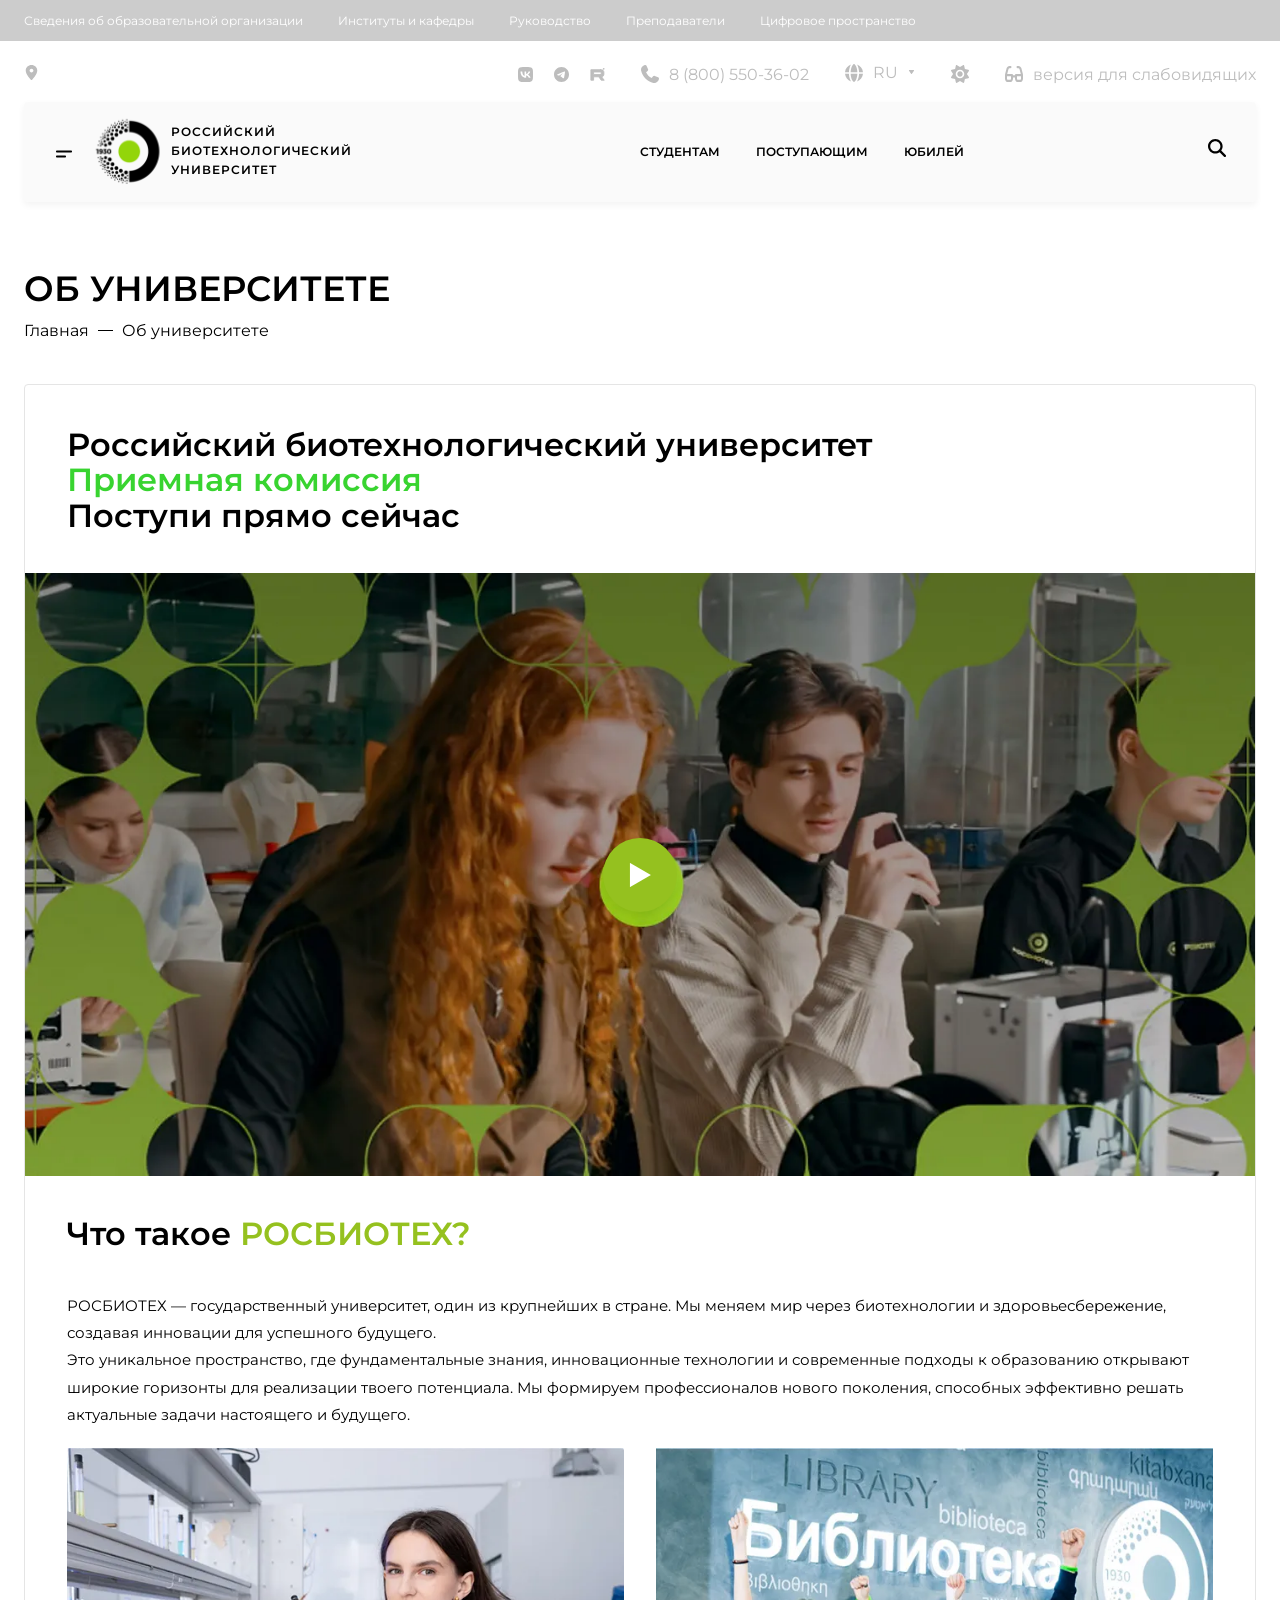
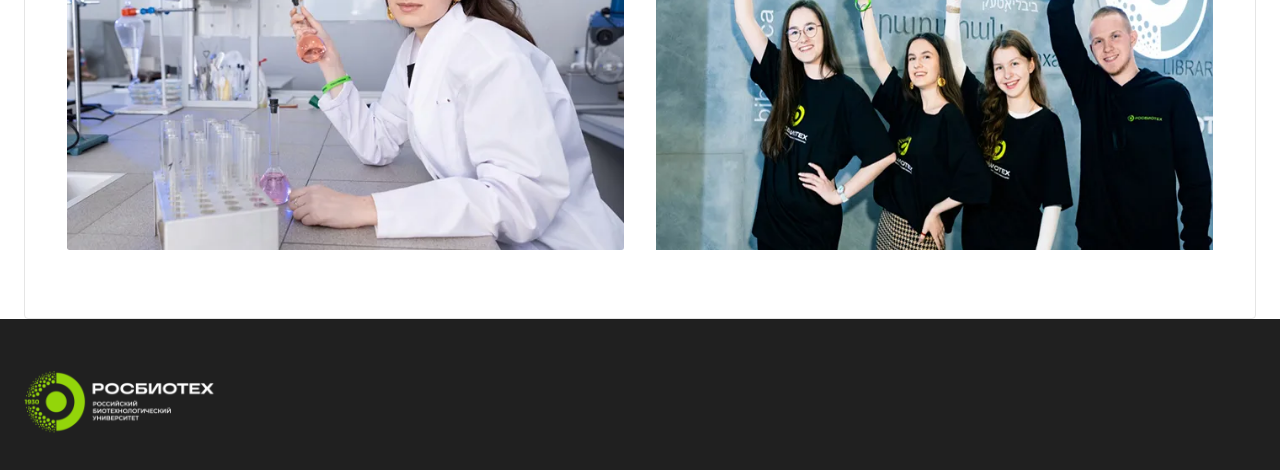
==== docs/index.html @ 9d74c120 "add" ====
<!DOCTYPE html><html lang="ru"><head><title>test - Главная</title><meta name="description" content="test template"><meta charset="utf-8"><meta name="viewport" content="width=device-width, initial-scale=1.0"><meta http-equiv="X-UA-Compatible" content="ie=edge"><link rel="icon" type="image/png" href="./favicon/favicon-96x96.png" sizes="96x96"><link rel="icon" type="image/svg+xml" href="./favicon/favicon.svg"><link rel="shortcut icon" href="./favicon/favicon.ico"><link rel="apple-touch-icon" sizes="180x180" href="./favicon/apple-touch-icon.png"><meta name="format-detection" content="telephone=no"><meta name="format-detection" content="address=no"><link rel="preload" href="fonts/montserrat/Montserrat-Regular.woff2" as="font" crossorigin="anonymous"><script data-skip-moving="true">var ASSETS_PATH = './'
</script>  <script type="module" crossorigin src="./assets/main.js"></script>
  <link rel="stylesheet" crossorigin href="./assets/main.css">
</head><body><noscript><div class="noscript">Для полноценной работы сайта, необходимо включить JavaScript!</div></noscript><script>(() => {
  const xhr = new XMLHttpRequest();
  xhr.open('GET', ASSETS_PATH + 'img/sprite.svg', true);
  xhr.send();
  xhr.onload = () => {
    const div = document.createElement('div');
    div.className = 'visually-hidden';
    div.innerHTML = xhr.responseText;
    document.body.insertBefore(div, document.body.childNodes[0]);
  }
})();</script><div class="layout"><header class="header"><nav class="header__top header-top"><div class="wrapper"><ul class="header-top__menu"><li class="header-top__item"><a class="header-top__link" href="#"><span class="header-top__link-text">Сведения об образовательной организации</span></a></li><li class="header-top__item"><a class="header-top__link" href="#"><span class="header-top__link-text">Институты и кафедры</span></a></li><li class="header-top__item"><a class="header-top__link" href="#"><span class="header-top__link-text">Руководство</span></a></li><li class="header-top__item"><a class="header-top__link" href="#"><span class="header-top__link-text">Преподаватели</span></a></li><li class="header-top__item"><a class="header-top__link" href="#"><span class="header-top__link-text">Цифровое пространство</span></a></li></ul></div></nav><div class="wrapper header__wrapper"><div class="header__grid"><div class="header__center header-center"><div class="header-center__local"><button class="btn btn--icon btn--color-neutral" type="button" aria-label="local"><svg class="icn" width="15" height="15" aria-hidden="true" role="img" focusable="false"><use href="#local"></use></svg></button></div><div class="header-center__contacts"><div class="header-center__socials"><a class="btn btn--icon btn--color-neutral" href="#" target="_blank" rel="noopener noreferrer"><svg class="icn" width="15" height="15" aria-hidden="true" role="img" focusable="false"><use href="#vk"></use></svg></a><a class="btn btn--icon btn--color-neutral" href="#" target="_blank" rel="noopener noreferrer"><svg class="icn" width="15" height="15" aria-hidden="true" role="img" focusable="false"><use href="#tg"></use></svg></a><a class="btn btn--icon btn--color-neutral" href="#" target="_blank" rel="noopener noreferrer"><svg class="icn" width="15" height="15" aria-hidden="true" role="img" focusable="false"><use href="#r"></use></svg></a></div><a class="btn btn--color-neutral header-center__phone" href="tel:+78005503602"><svg class="icn btn__svg" width="15" height="15" aria-hidden="true" role="img" focusable="false"><use href="#phone"></use></svg><span class="btn__text">8 (800) 550-36-02</span></a><div class="header-center__lang" data-dropdown><button class="btn btn--color-neutral" type="button" aria-label="lang"><svg class="icn" width="18" height="18" aria-hidden="true" role="img" focusable="false"><use href="#lang"></use></svg><span class="btn__text">RU</span><svg class="icn" width="7" height="7" aria-hidden="true" role="img" focusable="false"><use href="#arrow-small"></use></svg></button><div class="header-center__lang-info"><a class="header-center__lang-text" href="#">ENG</a></div></div><div class="header-center__theme"><button class="btn btn--color-neutral" type="button" aria-label="local"><svg class="icn" width="18" height="18" aria-hidden="true" role="img" focusable="false"><use href="#theme-light"></use></svg></button></div><a class="btn btn--color-neutral header-center__version" href="#"><svg class="icn btn__svg" width="18" height="18" aria-hidden="true" role="img" focusable="false"><use href="#glasses"></use></svg><span class="btn__text">версия для слабовидящих</span></a></div></div><div class="header__main header-main"><div class="header-main__left"><button class="btn btn--icon header__burger-mobile" type="button" aria-label="меню" data-open-modal="#modal-burger"><svg class="icn" width="16" height="16" aria-hidden="true" role="img" focusable="false"><use href="#burger"></use></svg></button><button class="btn btn--icon js-menu header__burger-desktop" type="button" aria-label="меню"><svg class="icn" width="16" height="16" aria-hidden="true" role="img" focusable="false"><use href="#burger"></use></svg></button><a class="header-main__logo logo" href="#"><picture class="logo__img"><img src="img/content/logo.svg" alt=""></picture><span class="logo__text">Российский биотехнологический университет</span></a></div><div class="header-main__content"><nav class="header-main__nav"><ul class="header-main__menu"><li class="header-main__item"><a class="header-main__link" href="#"><span class="header-main__link-text">Студентам</span></a></li><li class="header-main__item"><a class="header-main__link" href="#"><span class="header-main__link-text">Поступающим</span></a></li><li class="header-main__item"><a class="header-main__link" href="#"><span class="header-main__link-text">Юбилей</span></a></li></ul></nav><div class="header-main__right"><button class="btn btn--icon" type="button" aria-label="поиск"><svg class="icn" width="18" height="18" aria-hidden="true" role="img" focusable="false"><use href="#loop"></use></svg></button></div></div><nav class="submenu header__submenu"><ul class="submenu__list"><li class="submenu__item"><a class="submenu__link" href="#"><span class="submenu__text">Подготовительные курсы</span><svg class="icn submenu__svg" width="10" height="10" aria-hidden="true" role="img" focusable="false"><use href="#arrow"></use></svg></a><ul class="submenu__sub"><li class="submenu__item"><a class="submenu__link" href="#">Повышение квалификации</a></li><li class="submenu__item"><a class="submenu__link" href="#">Профпереподготовка</a></li><li class="submenu__item"><a class="submenu__link" href="#">Допобразование</a></li><li class="submenu__item"><a class="submenu__link" href="#">Повышение квалификации</a></li></ul></li><li class="submenu__item"><a class="submenu__link" href="#"><span class="submenu__text">Детский технопарк</span><svg class="icn submenu__svg" width="10" height="10" aria-hidden="true" role="img" focusable="false"><use href="#arrow"></use></svg></a><ul class="submenu__sub"><li class="submenu__item"><a class="submenu__link" href="#">Детский технопарк</a></li><li class="submenu__item"><a class="submenu__link" href="#">Детский технопарк</a></li><li class="submenu__item"><a class="submenu__link" href="#">Допобразование</a></li><li class="submenu__item"><a class="submenu__link" href="#">Детский технопарк</a></li></ul></li><li class="submenu__item"><a class="submenu__link" href="#"><span class="submenu__text">Колледж</span><svg class="icn submenu__svg" width="10" height="10" aria-hidden="true" role="img" focusable="false"><use href="#arrow"></use></svg></a><ul class="submenu__sub"><li class="submenu__item"><a class="submenu__link" href="#">Повышение квалификации</a></li><li class="submenu__item"><a class="submenu__link" href="#">Профпереподготовка</a></li><li class="submenu__item"><a class="submenu__link" href="#">Допобразование</a></li><li class="submenu__item"><a class="submenu__link" href="#">Повышение квалификации</a></li></ul></li><li class="submenu__item"><a class="submenu__link" href="#"><span class="submenu__text">Подготовительные курсы</span><svg class="icn submenu__svg" width="10" height="10" aria-hidden="true" role="img" focusable="false"><use href="#arrow"></use></svg></a><ul class="submenu__sub"><li class="submenu__item"><a class="submenu__link" href="#">Детский технопарк</a></li><li class="submenu__item"><a class="submenu__link" href="#">Детский технопарк</a></li><li class="submenu__item"><a class="submenu__link" href="#">Допобразование</a></li><li class="submenu__item"><a class="submenu__link" href="#">Детский технопарк</a></li></ul></li><li class="submenu__item"><a class="submenu__link" href="#"><span class="submenu__text">Детский технопарк</span><svg class="icn submenu__svg" width="10" height="10" aria-hidden="true" role="img" focusable="false"><use href="#arrow"></use></svg></a><ul class="submenu__sub"><li class="submenu__item"><a class="submenu__link" href="#">Повышение квалификации</a></li><li class="submenu__item"><a class="submenu__link" href="#">Профпереподготовка</a></li><li class="submenu__item"><a class="submenu__link" href="#">Допобразование</a></li><li class="submenu__item"><a class="submenu__link" href="#">Повышение квалификации</a></li></ul></li><li class="submenu__item"><a class="submenu__link" href="#"><span class="submenu__text">Колледж</span><svg class="icn submenu__svg" width="10" height="10" aria-hidden="true" role="img" focusable="false"><use href="#arrow"></use></svg></a><ul class="submenu__sub"><li class="submenu__item"><a class="submenu__link" href="#">Детский технопарк</a></li><li class="submenu__item"><a class="submenu__link" href="#">Детский технопарк</a></li><li class="submenu__item"><a class="submenu__link" href="#">Допобразование</a></li><li class="submenu__item"><a class="submenu__link" href="#">Детский технопарк</a></li></ul></li></ul></nav></div></div></div></header><main class="page"><section class="page-head"><div class="wrapper"><h1 class="page-head__title title title--h1">Об университете</h1><ol class="page-head__nav breadcrumbs"><li class="breadcrumbs__item"><a class="breadcrumbs__link" href="#">Главная</a></li><li class="breadcrumbs__item"><span class="breadcrumbs__link">Об университете</span></li></ol></div></section><section class="section-content"><div class="wrapper"><div class="section-content__box"><div class="section-content__head fadeInRight"><h2>Российский биотехнологический университет <br><span class="text-green-500">Приемная комиссия <br></span>Поступи прямо сейчас</h2></div><article class="section-content__video video"><div class="video__bg"><picture class="video__img"><source type="image/webp" media="(max-width:620px)" srcset="img/content/video-bg-mob.webp, img/content/video-bg-mob@2x.webp 2x"><source type="image/webp" srcset="img/content/video-bg.webp, img/content/video-bg@2x.webp 2x"><img src="img/content/video-bg.webp" srcset="img/content/video-bg@2x.webp 2x" alt="" loading="lazy"></picture><button class="video__play" type="button" aria-label="включить видео"><svg class="icn video__play-icon" width="30" height="30" aria-hidden="true" role="img" focusable="false"><use href="#play"></use></svg></button></div></article><article class="section-content__content"><h2>Что такое<span class="text-green-300"> РОСБИОТЕХ?</span></h2><p>РОСБИОТЕХ — государственный университет, один из крупнейших в стране. Мы меняем мир через биотехнологии и здоровьесбережение, создавая инновации для успешного будущего.<br> Это уникальное пространство, где фундаментальные знания, инновационные технологии и современные подходы к образованию открывают широкие горизонты для реализации твоего потенциала. Мы формируем профессионалов нового поколения, способных эффективно решать актуальные задачи настоящего и будущего.</p><div class="section-content__pictures"><picture><source type="image/webp" srcset="img/content/1.webp, img/content/1@2x.webp 2x"><img src="img/content/1.webp" srcset="img/content/1@2x.webp 2x" alt="" loading="lazy"></picture><picture><source type="image/webp" srcset="img/content/2.webp, img/content/2@2x.webp 2x"><img src="img/content/2.webp" srcset="img/content/2@2x.webp 2x" alt="" loading="lazy"></picture></div></article></div></div></section></main><footer class="footer" id="footer"><div class="wrapper"><div class="footer__grid"><a class="footer__logo logo logo--svg" href="#"><picture class="logo__img"><img src="img/content/logo-white.svg" alt=""></picture></a></div></div></footer></div><div class="hystmodal modal hystmodal--burger modal--burger" id="modal-burger" aria-hidden="true"><div class="hystmodal__wrap"><div class="hystmodal__window" role="dialog" aria-modal="true"><button class="hystmodal__close" type="button" data-hystclose>&times;</button><div class="modal-menu"><div class="modal-menu__head"><a class="logo" href="#"><picture class="logo__img"><img src="img/content/logo.svg" alt=""></picture><span class="logo__text">Российский биотехнологический университет</span></a></div><div class="modal-menu__content"><ul class="modal-menu__top modal-menu__elem"><li class="modal-menu__item"><a class="modal-menu__link" href="#"><span class="modal-menu__link-text">Сведения об образовательной организации</span></a></li><li class="modal-menu__item"><a class="modal-menu__link" href="#"><span class="modal-menu__link-text">Институты и кафедры</span></a></li><li class="modal-menu__item"><a class="modal-menu__link" href="#"><span class="modal-menu__link-text">Руководство</span></a></li><li class="modal-menu__item"><a class="modal-menu__link" href="#"><span class="modal-menu__link-text">Преподаватели</span></a></li><li class="modal-menu__item"><a class="modal-menu__link" href="#"><span class="modal-menu__link-text">Цифровое пространство</span></a></li></ul><ul class="modal-menu__menu modal-menu__elem"><li class="modal-menu__item"><a class="modal-menu__link" href="#"><span class="modal-menu__link-text">Студентам</span></a></li><li class="modal-menu__item"><a class="modal-menu__link" href="#"><span class="modal-menu__link-text">Поступающим</span></a></li><li class="modal-menu__item"><a class="modal-menu__link" href="#"><span class="modal-menu__link-text">Юбилей</span></a></li></ul><ul class="modal-menu__submenu submenu modal-menu__elem"><li class="submenu__item" data-dropdown><a class="submenu__link" href="#"><span class="submenu__text">Подготовительные курсы</span><svg class="icn submenu__svg" width="10" height="10" aria-hidden="true" role="img" focusable="false"><use href="#arrow"></use></svg></a><ul class="submenu__sub"><li class="submenu__item"><a class="submenu__link" href="#">Повышение квалификации</a></li><li class="submenu__item"><a class="submenu__link" href="#">Профпереподготовка</a></li><li class="submenu__item"><a class="submenu__link" href="#">Допобразование</a></li><li class="submenu__item"><a class="submenu__link" href="#">Повышение квалификации</a></li></ul></li><li class="submenu__item" data-dropdown><a class="submenu__link" href="#"><span class="submenu__text">Детский технопарк</span><svg class="icn submenu__svg" width="10" height="10" aria-hidden="true" role="img" focusable="false"><use href="#arrow"></use></svg></a><ul class="submenu__sub" data-dropdown><li class="submenu__item"><a class="submenu__link" href="#">Детский технопарк</a></li><li class="submenu__item"><a class="submenu__link" href="#">Детский технопарк</a></li><li class="submenu__item"><a class="submenu__link" href="#">Допобразование</a></li><li class="submenu__item"><a class="submenu__link" href="#">Детский технопарк</a></li></ul></li><li class="submenu__item" data-dropdown><a class="submenu__link" href="#"><span class="submenu__text">Колледж</span><svg class="icn submenu__svg" width="10" height="10" aria-hidden="true" role="img" focusable="false"><use href="#arrow"></use></svg></a><ul class="submenu__sub"><li class="submenu__item"><a class="submenu__link" href="#">Повышение квалификации</a></li><li class="submenu__item"><a class="submenu__link" href="#">Профпереподготовка</a></li><li class="submenu__item"><a class="submenu__link" href="#">Допобразование</a></li><li class="submenu__item"><a class="submenu__link" href="#">Повышение квалификации</a></li></ul></li><li class="submenu__item" data-dropdown><a class="submenu__link" href="#"><span class="submenu__text">Подготовительные курсы</span><svg class="icn submenu__svg" width="10" height="10" aria-hidden="true" role="img" focusable="false"><use href="#arrow"></use></svg></a><ul class="submenu__sub" data-dropdown><li class="submenu__item"><a class="submenu__link" href="#">Детский технопарк</a></li><li class="submenu__item"><a class="submenu__link" href="#">Детский технопарк</a></li><li class="submenu__item"><a class="submenu__link" href="#">Допобразование</a></li><li class="submenu__item"><a class="submenu__link" href="#">Детский технопарк</a></li></ul></li><li class="submenu__item" data-dropdown><a class="submenu__link" href="#"><span class="submenu__text">Детский технопарк</span><svg class="icn submenu__svg" width="10" height="10" aria-hidden="true" role="img" focusable="false"><use href="#arrow"></use></svg></a><ul class="submenu__sub"><li class="submenu__item"><a class="submenu__link" href="#">Повышение квалификации</a></li><li class="submenu__item"><a class="submenu__link" href="#">Профпереподготовка</a></li><li class="submenu__item"><a class="submenu__link" href="#">Допобразование</a></li><li class="submenu__item"><a class="submenu__link" href="#">Повышение квалификации</a></li></ul></li><li class="submenu__item" data-dropdown><a class="submenu__link" href="#"><span class="submenu__text">Колледж</span><svg class="icn submenu__svg" width="10" height="10" aria-hidden="true" role="img" focusable="false"><use href="#arrow"></use></svg></a><ul class="submenu__sub" data-dropdown><li class="submenu__item"><a class="submenu__link" href="#">Детский технопарк</a></li><li class="submenu__item"><a class="submenu__link" href="#">Детский технопарк</a></li><li class="submenu__item"><a class="submenu__link" href="#">Допобразование</a></li><li class="submenu__item"><a class="submenu__link" href="#">Детский технопарк</a></li></ul></li></ul><div class="modal-menu__contacts"><div class="modal-menu__socials"><a class="btn btn--icon btn--color-neutral" href="#" target="_blank" rel="noopener noreferrer"><svg class="icn" width="15" height="15" aria-hidden="true" role="img" focusable="false"><use href="#vk"></use></svg></a><a class="btn btn--icon btn--color-neutral" href="#" target="_blank" rel="noopener noreferrer"><svg class="icn" width="15" height="15" aria-hidden="true" role="img" focusable="false"><use href="#tg"></use></svg></a><a class="btn btn--icon btn--color-neutral" href="#" target="_blank" rel="noopener noreferrer"><svg class="icn" width="15" height="15" aria-hidden="true" role="img" focusable="false"><use href="#r"></use></svg></a></div><a class="btn btn--color-neutral modal-menu__phone" href="tel:+78005503602"><svg class="icn btn__svg" width="15" height="15" aria-hidden="true" role="img" focusable="false"><use href="#phone"></use></svg><span class="btn__text">8 (800) 550-36-02</span></a><button class="btn btn--color-neutral modal-menu__lang" type="button" aria-label="lang"><svg class="icn" width="18" height="18" aria-hidden="true" role="img" focusable="false"><use href="#lang"></use></svg><span class="btn__text">RU</span></button><div class="modal-menu__theme"><button class="btn btn--color-neutral" type="button" aria-label="local"><svg class="icn" width="18" height="18" aria-hidden="true" role="img" focusable="false"><use href="#theme-light"></use></svg></button></div><a class="btn btn--color-neutral modal-menu__version" href="#"><svg class="icn btn__svg" width="18" height="18" aria-hidden="true" role="img" focusable="false"><use href="#glasses"></use></svg><span class="btn__text">версия для слабовидящих</span></a></div></div></div></div></div></div></body></html>
---- docs/assets/main.css ----
@charset "UTF-8";
@font-face {
  font-family: "Montserrat";
  src: url("../fonts/montserrat/Montserrat-Regular.woff2") format("woff2"), url("../fonts/montserrat/Montserrat-Regular.woff") format("woff");
  font-weight: 400;
  font-style: normal;
  font-display: swap;
}
@font-face {
  font-family: "Montserrat";
  src: url("../fonts/montserrat/Montserrat-SemiBold.woff2") format("woff2"), url("../fonts/montserrat/Montserrat-SemiBold.woff") format("woff");
  font-weight: 600;
  font-style: normal;
  font-display: swap;
}
@keyframes rotate {
  from {
    transform: rotate(0deg);
  }
  to {
    transform: rotate(360deg);
  }
}
@keyframes display-none {
  0% {
    display: none;
    opacity: 0;
  }
  1% {
    display: block;
  }
  100% {
    opacity: 1;
  }
}
/* stylelint-disable declaration-no-important */
/* stylelint-disable property-no-vendor-prefix */
@media (prefers-reduced-motion: no-preference) {
  :root {
    scroll-behavior: smooth;
  }
}
html,
body,
div,
span,
h1,
h2,
h3,
h4,
h5,
h6,
p,
img,
em,
strike,
strong,
s,
b,
u,
i,
dl,
dt,
dd,
ol,
ul,
li,
fieldset,
form,
label,
legend,
table,
caption,
tbody,
tfoot,
thead,
tr,
th,
td,
article,
aside,
canvas,
details,
embed,
figure,
figcaption,
footer,
header,
menu,
nav,
section,
time,
mark,
audio,
video,
main {
  background: transparent;
  border: 0;
  font-size: 100%;
  margin: 0;
  padding: 0;
  outline: 0;
  vertical-align: baseline;
}
article,
aside,
details,
figcaption,
figure,
footer,
header,
nav,
section,
main,
menu,
picture {
  display: block;
}
*,
*::before,
*::after {
  box-sizing: border-box;
}
html {
  font-size: 100%;
  -webkit-backface-visibility: hidden;
  -webkit-tap-highlight-color: rgba(0, 0, 0, 0);
}
body {
  text-align: left;
  background-color: var(--color-white);
  color: var(--color-text-primary);
  font: 400 var(--font-size)/var(--font-lh) var(--font-family);
}
[data-theme=dark] {
  background-color: var(--color-bg-tetriary);
  color: var(--color-text-primary-reverse);
}
html,
body {
  min-height: 100%;
  -webkit-text-size-adjust: 100%;
  -ms-text-size-adjust: 100%;
  -webkit-tap-highlight-color: rgba(0, 0, 0, 0);
}
a {
  background: transparent;
  font-size: 100%;
  margin: 0;
  padding: 0;
  vertical-align: baseline;
  -webkit-text-decoration-skip: objects;
          text-decoration-skip: objects;
  text-decoration: none;
}
a:hover {
  text-decoration: none;
}
a:hover,
a:active {
  outline: 0;
}
a,
area,
button,
input:not([type=range]),
label,
select,
textarea,
.btn {
  touch-action: manipulation;
}
ol,
ul,
menu {
  list-style: none;
}
img {
  border-style: none;
  -webkit-user-select: none;
     -moz-user-select: none;
          user-select: none;
  vertical-align: middle;
}
b,
strong {
  font-weight: 700;
}
svg {
  overflow: hidden;
  vertical-align: middle;
}
audio,
video {
  display: inline-block;
}
audio:not([controls]) {
  display: none;
  height: 0;
}
[hidden] {
  display: none !important;
}
table {
  background-color: transparent;
  border-collapse: collapse;
  border-spacing: 0;
  max-width: 100%;
  empty-cells: show;
}
td,
td img {
  vertical-align: top;
}
th {
  text-align: inherit;
}
input,
textarea,
select,
optgroup,
button {
  color: inherit;
  font-family: inherit;
  line-height: var(--font-lh);
  font-size: 100%;
  margin: 0;
  vertical-align: baseline;
  border-radius: 0;
}
textarea {
  overflow: auto;
  vertical-align: top;
  resize: vertical;
}
input {
  line-height: normal;
}
input[type=checkbox],
input[type=radio] {
  box-sizing: border-box;
  padding: 0;
}
input[type=checkbox] {
  vertical-align: baseline;
}
input[type=radio] {
  vertical-align: text-bottom;
}
button,
label,
input[type=button],
input[type=submit],
input[type=reset] {
  cursor: pointer;
}
button,
select {
  text-transform: none;
}
button,
input {
  overflow: visible;
}
button,
html input[type=button],
input[type=reset],
input[type=submit] {
  -webkit-appearance: button;
  cursor: pointer;
}
button[disabled],
html input[disabled] {
  cursor: default;
}
button::-moz-focus-inner,
[type=button]::-moz-focus-inner,
[type=reset]::-moz-focus-inner,
[type=submit]::-moz-focus-inner,
input::-moz-focus-inner {
  border: 0;
  padding: 0;
  border-style: none;
}
[role=button] {
  cursor: pointer;
}
select {
  word-wrap: normal;
  cursor: pointer;
}
input[type=search] {
  -webkit-appearance: textfield;
  outline-offset: -2px;
  border-radius: 0;
  padding: 0;
}
[type=search]::-webkit-search-decoration {
  -webkit-appearance: none;
}
::-webkit-file-upload-button {
  font: inherit;
  -webkit-appearance: button;
}
[tabindex="-1"]:focus:not(:focus-visible) {
  outline: 0 !important;
}
input[placeholder] {
  text-overflow: ellipsis;
}
html {
  height: 100%;
  overscroll-behavior: none;
  font-size: 16px;
  text-rendering: optimizeLegibility;
}
body {
  height: 100%;
  scrollbar-gutter: stable;
  font-family: var(--font-family-primary);
  font-size: 1rem;
}
a {
  text-underline-offset: 0.2em;
  color: var(--color-link);
}
a:hover {
  color: var(--link-color-hover);
}
/* перебить стили автозаполнения */
input:-webkit-autofill,
input:-webkit-autofill:hover,
input:-webkit-autofill:focus input:-webkit-autofill,
textarea:-webkit-autofill,
textarea:-webkit-autofill:hover textarea:-webkit-autofill:focus,
select:-webkit-autofill,
select:-webkit-autofill:hover,
select:-webkit-autofill:focus {
  border: 0;
  -webkit-text-fill-color: #ссс;
  -webkit-box-shadow: 0 0 0px 1000px transparent inset;
  -webkit-transition: background-color 5000s ease-in-out 0s;
  transition: background-color 5000s ease-in-out 0s;
  background: -webkit-linear-gradient(top, rgba(255, 255, 255, 0) 0%, rgba(0, 174, 255, 0.04) 50%, rgba(255, 255, 255, 0) 51%, rgba(0, 174, 255, 0.03) 100%);
}
.swiper-slide,
.swiper-slide * {
  box-sizing: border-box;
}
*::-moz-selection {
  background: rgba(62, 157, 220, 0.5764705882); /* Safari */
}
*::selection {
  background: rgba(62, 157, 220, 0.5764705882); /* Safari */
}
*::-moz-selection {
  background: rgba(62, 157, 220, 0.5764705882); /* Firefox */
}
:root {
  /* Ширина полотна (макета) */
  --max-width: 1548px;
  --scale-vw: calc(1548 / 100);
  /* отступ у контейнера */
  --main-padding: 24px;
  --color-white: #fff;
  --color-black: #000;
  --color-primary-300: #95C11F;
  --color-primary-200: #286690;
  --color-primary-400: #5f7eec;
  --color-primary-500: #38D430;
  --color-primary-600: #202020;
  --color-primary-700: #3D4050;
  --color-primary-800: #6F6D7B;
  --color-primary-900: #42A9ED;
  --color-primary-trans-10: rgba(66, 46, 255, 0.1);
  --color-primary-trans-50: rgba(149, 193, 31, 0.5);
  --color-primary-trans-90: rgba(16, 16, 29, 0.9);
  --color-neutral-100: #fff;
  --color-neutral-200: #f3f3f3;
  --color-neutral-300: #c5c5c5;
  --color-neutral-400: #E5E5E5;
  --color-neutral-500: #888;
  --color-neutral-600: #BDBDBD;
  --color-neutral-900: #111;
  --color-neutral-trans-20: rgba(227, 227, 227, 0.2);
  --color-body: var(--color-white);
  --color-transparent-10: rgba(255, 255, 255, 0.1);
  --color-transparent-20: rgba(0, 0, 0, 0.2);
  --color-transparent-30: rgba(255, 255, 255, 0.3);
  --color-transparent-50: rgba(255, 255, 255, 0.5);
  --color-transparent-70: rgba(255, 255, 255, 0.7);
  --color-transparent-80: rgba(255, 255, 255, 0.8);
  --color-negative: #ec4646;
  --color-positive: #60cf5d;
  --color-warning: #ffd646;
  --color-info: #3aa1ec;
  --radius-circle: 50%;
  --font-family-primary: "Montserrat", sans-serif;
  --font-weight: 400;
  --line-height: var(--line-height-xs);
  --line-height-xl: 1.4;
  --line-height-l: 1.3;
  --line-height-m: 1.2;
  --line-height-s: 1.1;
  --line-height-xs: 1;
  --letter-spacing-s: -0.02em;
  --z-index-base: 0;
  --z-index-above: 1;
  --z-index-below: -1;
  --z-index-dropdown: 50;
  --z-index-header: 60;
  --z-index-modal: 70;
}
@media only screen and (max-width: 38.75rem) {
  :root {
    --main-padding: 16px;
  }
}
.noscript {
  background: #f00;
  color: #808080;
  text-align: center;
}
.no-wrap {
  white-space: nowrap;
}
.visually-hidden {
  visibility: hidden;
  position: absolute;
  width: 1px;
  height: 1px;
  margin: -1px;
  clip: rect(0 0 0 0);
}
.icn {
  display: inline-block;
  fill: currentColor;
  flex: 0 0 auto;
  -webkit-user-select: none;
     -moz-user-select: none;
          user-select: none;
}
:root {
  --hystmodal-speed: 0.2s;
  --hystmodal-zindex: 70;
  --hystmodal-width: 600px;
}
.hystmodal {
  position: fixed;
  top: 0;
  left: 0;
  width: 100%;
  height: 100%;
  overflow: hidden;
  overflow-y: auto;
  -webkit-overflow-scrolling: touch;
  pointer-events: none;
  display: grid;
  grid-template-columns: 100%;
  grid-template-rows: 0 min-content 0;
  justify-content: center;
  align-content: space-between;
  visibility: hidden;
  -ms-overflow-style: none;
  scrollbar-width: none;
}
.hystmodal::-webkit-scrollbar {
  display: none;
}
.hystmodal::before {
  content: "";
  position: fixed;
  top: 0;
  left: 0;
  width: 100%;
  height: 100%;
  display: block;
  opacity: 0;
  pointer-events: none;
}
.hystmodal--animated::before {
  transition: opacity var(--hystmodal-speed) ease;
}
.hystmodal--active::before {
  opacity: 0.6;
}
.hystmodal--moved, .hystmodal--active {
  opacity: 1;
  pointer-events: none;
  visibility: visible;
}
.hystmodal--active {
  pointer-events: auto;
}
.hystmodal__wrap {
  display: block;
  min-width: 0;
  grid-row: 2/3;
}
.hystmodal__window {
  min-width: 0;
  grid-row: 2/3;
  position: relative;
  z-index: 10;
  box-sizing: border-box;
  flex-shrink: 0;
  flex-grow: 0;
  background: #fff;
  width: var(--hystmodal-width, 600px);
  max-width: 100%;
  overflow: visible;
  transform: scale(0.95);
  opacity: 0;
  margin: 50px auto;
}
.hystmodal__window--loading {
  min-height: 400px;
  background-image: url("data:image/svg+xml,%0A%3Csvg width='105' height='105' viewBox='0 0 105 105' xmlns='http://www.w3.org/2000/svg' fill='%23aaa'%3E%3Ccircle cx='12.5' cy='12.5' r='12.5'%3E%3Canimate attributeName='fill-opacity' begin='0s' dur='1s' values='1;.2;1' calcMode='linear' repeatCount='indefinite' /%3E%3C/circle%3E%3Ccircle cx='12.5' cy='52.5' r='12.5' fill-opacity='.5'%3E%3Canimate attributeName='fill-opacity' begin='100ms' dur='1s' values='1;.2;1' calcMode='linear' repeatCount='indefinite' /%3E%3C/circle%3E%3Ccircle cx='52.5' cy='12.5' r='12.5'%3E%3Canimate attributeName='fill-opacity' begin='300ms' dur='1s' values='1;.2;1' calcMode='linear' repeatCount='indefinite' /%3E%3C/circle%3E%3Ccircle cx='52.5' cy='52.5' r='12.5'%3E%3Canimate attributeName='fill-opacity' begin='600ms' dur='1s' values='1;.2;1' calcMode='linear' repeatCount='indefinite' /%3E%3C/circle%3E%3Ccircle cx='92.5' cy='12.5' r='12.5'%3E%3Canimate attributeName='fill-opacity' begin='800ms' dur='1s' values='1;.2;1' calcMode='linear' repeatCount='indefinite' /%3E%3C/circle%3E%3Ccircle cx='92.5' cy='52.5' r='12.5'%3E%3Canimate attributeName='fill-opacity' begin='400ms' dur='1s' values='1;.2;1' calcMode='linear' repeatCount='indefinite' /%3E%3C/circle%3E%3Ccircle cx='12.5' cy='92.5' r='12.5'%3E%3Canimate attributeName='fill-opacity' begin='700ms' dur='1s' values='1;.2;1' calcMode='linear' repeatCount='indefinite' /%3E%3C/circle%3E%3Ccircle cx='52.5' cy='92.5' r='12.5'%3E%3Canimate attributeName='fill-opacity' begin='500ms' dur='1s' values='1;.2;1' calcMode='linear' repeatCount='indefinite' /%3E%3C/circle%3E%3Ccircle cx='92.5' cy='92.5' r='12.5'%3E%3Canimate attributeName='fill-opacity' begin='200ms' dur='1s' values='1;.2;1' calcMode='linear' repeatCount='indefinite' /%3E%3C/circle%3E%3C/svg%3E%0A");
  background-position: 50%;
  background-repeat: no-repeat;
  background-size: 48px;
}
.hystmodal--animated .hystmodal__window {
  transition: transform var(--hystmodal-speed) ease 0s, opacity var(--hystmodal-speed) ease 0s;
}
.hystmodal--active .hystmodal__window {
  transform: none;
  opacity: 1;
}
.hystmodal__close {
  position: absolute;
  z-index: 10;
  top: 15px;
  right: 15px;
  display: block;
  width: clamp(0.9375rem, 0.825rem + 0.5625vw, 1.5rem);
  height: clamp(0.9375rem, 0.825rem + 0.5625vw, 1.5rem);
  background-color: transparent;
  background-position: center center;
  background-repeat: no-repeat;
  background-image: url("data:image/svg+xml,%3Csvg width='37' height='36' viewBox='0 0 37 36' fill='none' xmlns='http://www.w3.org/2000/svg'%3E%3Cline x1='2.06066' y1='1.93934' x2='35.0607' y2='34.9393' stroke='black' stroke-width='3'/%3E%3Cline y1='-1.5' x2='46.669' y2='-1.5' transform='matrix(-0.707107 0.707107 0.707107 0.707107 36 3)' stroke='black' stroke-width='3'/%3E%3C/svg%3E%0A");
  border: none;
  font-size: 0;
  cursor: pointer;
  outline: none;
}
.hystmodal__close--wh {
  background-image: url("data:image/svg+xml,%3Csvg xmlns='http://www.w3.org/2000/svg' viewBox='0 0 24 24'%3E%3Cpath fill='%23fff' stroke='%23fff' stroke-linecap='square' stroke-miterlimit='50' stroke-width='2' d='M22 2L2 22'/%3E%3Cpath fill='none' stroke='%23fff' stroke-linecap='square' stroke-miterlimit='50' stroke-width='2' d='M2 2l20 20'/%3E%3C/svg%3E");
}
.hystmodal__close:hover {
  opacity: 0.95;
}
.hystmodal__close:focus {
  outline: 2px dotted rgba(0, 0, 0, 0.7);
  outline-offset: 2px;
}
.hystmodal__close--wh:focus {
  outline: 2px dotted rgba(255, 255, 255, 0.7);
}
.hystmodal--burger {
  display: flex;
}
.hystmodal--burger .hystmodal__wrap, .hystmodal--burger .hystmodal__window {
  width: 100%;
  margin: 0;
}
.hystmodal--burger .hystmodal__window {
  background-color: var(--color-white);
}
.hystmodal--burger .hystmodal__close {
  background-image: url("data:image/svg+xml,%3Csvg width='37' height='36' viewBox='0 0 37 36' fill='none' xmlns='http://www.w3.org/2000/svg'%3E%3Cline x1='2.06066' y1='1.93934' x2='35.0607' y2='34.9393' stroke='black' stroke-width='3'/%3E%3Cline y1='-1.5' x2='46.669' y2='-1.5' transform='matrix(-0.707107 0.707107 0.707107 0.707107 36 3)' stroke='black' stroke-width='3'/%3E%3C/svg%3E%0A");
}
@media only screen and (max-width: 48rem) {
  .hystmodal__close {
    top: 1.25rem;
    right: 0.625rem;
  }
  .hystmodal__window {
    margin-top: 0;
    margin-bottom: 0;
  }
}
[data-tabs-blocks] > * {
  display: none;
  opacity: 0;
}
[data-tabs-blocks] > *.is-active {
  opacity: 1;
  display: block;
  animation: display-none 0.3s ease;
}
.btn {
  display: inline-flex;
  align-items: center;
  justify-content: center;
  gap: 0.625rem;
  padding: 0;
  background-color: transparent;
  color: var(--color-black);
  border: none;
  transition: color 0.3s ease, border-color 0.3s ease, background-color 0.3s ease;
  cursor: pointer;
}
.btn:focus {
  outline: none;
}
.btn:focus-visible {
  color: var(--color-primary-500);
}
.btn:hover:not(:disabled), .btn:hover:not(.is-disabled) {
  color: var(--color-primary-500);
  cursor: pointer;
}
.btn:active, .btn.is-active {
  outline: none;
  color: var(--color-primary-500);
}
.btn:disabled, .btn.is-disabled {
  color: var(--color-neutral-500);
  cursor: not-allowed;
  opacity: 0.7;
}
.btn svg {
  color: inherit;
}
.btn__svg {
  width: 1.125rem;
  height: 1.125rem;
}
.btn__text {
  color: inherit;
}
.btn--icon {
  width: 0.9375rem;
  height: 0.9375rem;
}
.btn--color-neutral {
  color: var(--color-neutral-600);
}
.field {
  width: 100%;
  display: block;
  flex: 0 0 auto;
}
.field__title {
  display: block;
}
.field__wrapper {
  display: block;
  position: relative;
}
.field__input {
  width: 100%;
}
.field__error {
  display: none;
}
.field.has-error .field__error {
  display: block;
}
.input,
.textarea {
  border: 1px solid transparent;
  transition: border var(--trans-base), background-color var(--trans-base), color var(--trans-base);
  background: transparent;
  width: 100%;
  resize: none;
  text-overflow: ellipsis;
}
textarea.input, .textarea {
  overflow: hidden;
}
.input::-moz-placeholder, .textarea::-moz-placeholder {
  opacity: 1;
  -moz-transition: all var(--trans-base);
  transition: all var(--trans-base);
}
.input::placeholder,
.textarea::placeholder {
  opacity: 1;
  transition: all var(--trans-base);
}
.input:focus,
.textarea:focus {
  outline: none;
}
.input--var-primary,
.textarea--var-primary {
  background: var(--color-bg-primary);
}
.input--size-base,
.textarea--size-base {
  font-size: 16px;
  line-height: 1.5;
  padding-left: 1rem;
  padding-right: 1rem;
}
.input--has-error:hover, .input--has-error,
.textarea--has-error:hover,
.textarea--has-error {
  border-color: var(--color-bd-critacal);
}
.link {
  --link-gap: rem(10);
  --link-font-family: var(--font-family-primary);
  --link-line-height: var(--line-height-xs);
  --link-font-weight: 400;
  --link-font-size: rem(12);
  --link-color: var(--color-neutral-100);
  --link-color-hover: var(--color-primary-500);
  --link-color-focus: var(--color-neutral-200);
  --link-color-active: var(--color-neutral-200);
  --link-color-disabled: var(--color-neutral-500);
  --link-icon-size: 20px;
  font-size: var(--link-font-size);
  font-family: var(--link-font-family);
  font-weight: var(--link-font-weight);
  line-height: var(--link-line-height);
  display: inline-flex;
  align-items: center;
  justify-content: flex-start;
  gap: var(--link-gap);
  padding: 0;
  border: none;
  background-color: transparent;
  color: var(--link-color);
  text-align: left;
  height: -moz-fit-content;
  height: fit-content;
  text-decoration: none;
  transition: color 0.3s ease, opacity 0.3s ease;
}
.link:focus, .link:focus-visible {
  outline: none;
  opacity: 0.5;
}
@media (hover: hover) {
  .link:hover {
    opacity: 0.5;
  }
}
.link:active {
  opacity: 0.5;
}
.link:disabled, .link.disabled {
  --link-color: var(--link-color-disabled);
  cursor: not-allowed;
  pointer-events: none;
}
.link__icon {
  display: flex;
  align-items: center;
  justify-content: center;
  flex: none;
  width: var(--link-icon-size);
  height: var(--link-icon-size);
  color: currentcolor;
}
.link--color:focus, .link--color:focus-visible {
  --link-color: var(--link-color-focus);
  opacity: 1;
}
.link--color:active, .link--color.active {
  --link-color: var(--link-color-active);
  opacity: 1;
}
.link--color-primary {
  --link-color: var(--color-primary-500);
}
.link--color-primary-icon .link__icon {
  color: var(--color-primary-500);
}
.link--color-neutral {
  --link-color: var(--color-neutral-400);
}
@media (hover: hover) {
  .link--color-neutral:hover {
    --link-color: var(--link-color-hover);
  }
}
.picture {
  display: block;
}
.picture img {
  display: inline-block;
  vertical-align: top;
  max-width: 100%;
  width: 100%;
  height: 100%;
  -o-object-fit: cover;
     object-fit: cover;
}
p:not([class]) {
  font-size: clamp(0.875rem, 0.85rem + 0.125vw, 1rem);
  line-height: clamp(1.375rem, 1.2625rem + 0.5625vw, 1.9375rem);
}
p:not([class]):not(:last-child) {
  margin-bottom: 1.25rem;
}
.text-green-500 {
  color: var(--color-primary-500);
}
.text-green-300 {
  color: var(--color-primary-300);
}
h2:not([class]), h3:not([class]), h4:not([class]), h5:not([class]), h6:not([class]) {
  font-weight: 600;
  line-height: normal;
  text-wrap: balance;
  line-height: 1.1;
}
h2:not([class]):not(:last-child), h3:not([class]):not(:last-child), h4:not([class]):not(:last-child), h5:not([class]):not(:last-child), h6:not([class]):not(:last-child) {
  margin-bottom: clamp(1.5625rem, 1.25rem + 1.5625vw, 3.125rem);
}
h2:not([class]):not(:first-child), h3:not([class]):not(:first-child), h4:not([class]):not(:first-child), h5:not([class]):not(:first-child), h6:not([class]):not(:first-child) {
  margin-top: clamp(1.5625rem, 1.25rem + 1.5625vw, 3.125rem);
}
h2:not([class]) {
  font-size: clamp(1.25rem, 1rem + 1.25vw, 2.5rem);
}
h5:not([class]) {
  font-size: calc(16px + 4 * (100vw - 320px) / 1600);
  font-weight: 700;
}
@media only screen and (min-width: calc(100.0625rem)) {
  h5:not([class]) {
    font-size: 20px;
  }
}
ul:not([class]) {
  font-size: calc(16px + 4 * (100vw - 320px) / 1600);
  font-weight: 400;
}
@media only screen and (min-width: calc(100.0625rem)) {
  ul:not([class]) {
    font-size: 20px;
  }
}
ul:not([class]) li {
  padding-left: 1.5rem;
  position: relative;
}
ul:not([class]) li:not(:last-child) {
  margin-bottom: 0.3125rem;
}
ul:not([class]) li::before {
  content: "";
  display: block;
  width: 0.3125rem;
  height: 0.125rem;
  background-color: var(--color-black);
  position: absolute;
  top: 50%;
  left: 0.625rem;
  transform: translateY(-50%);
}
.title {
  --t-font-weight: 600;
  --t-text-transform: uppercase;
  font-weight: var(--t-font-weight);
  text-transform: var(--t-text-transform);
  text-wrap: balance;
}
.title span {
  color: var(--color-primary-500);
}
.title--h1 {
  font-size: clamp(1.5rem, 1.275rem + 1.125vw, 2.625rem);
  line-height: 1.2;
}
.title--h2 {
  --t-font-weight: 800;
  --t-line-height: var(--line-height-s);
  --t-text-transform: uppercase;
  font-size: calc(20px + 16 * (100vw - 320px) / 1600);
}
@media only screen and (min-width: calc(100.0625rem)) {
  .title--h2 {
    font-size: 36px;
  }
}
.logo {
  max-width: clamp(13.75rem, 13rem + 3.75vw, 17.5rem);
  display: flex;
  align-items: center;
  gap: 0.625rem;
}
.logo--svg .logo__img {
  max-width: 12rem;
}
.logo__img {
  display: flex;
  align-items: center;
  justify-content: center;
  width: 100%;
  height: 100%;
  max-width: 4.125rem;
  flex: none;
}
.logo__img img {
  max-width: 100%;
  width: 100%;
  height: 100%;
  display: block;
}
@media only screen and (max-width: calc(59.9375rem)) {
  .logo__img {
    width: 3rem;
  }
}
.logo__text {
  font-weight: 600;
  text-transform: uppercase;
  font-size: clamp(0.625rem, 0.575rem + 0.25vw, 0.875rem);
  line-height: 1.1875rem;
  letter-spacing: 0.96px;
}
.fadeInUp {
  opacity: 0;
  transform: translate3d(0, 35px, 0);
  transition: opacity 0.5s linear, transform 0.7s ease;
  transition-delay: 0.25s;
}
.fadeInUp.js-visible {
  opacity: 1;
  transform: translate3d(0, 0, 0);
}
.fadeInBottom {
  opacity: 0;
  transform: translate3d(0, -35px, 0);
  transition: opacity 0.5s linear, transform 0.7s ease;
  transition-delay: 0.25s;
}
.fadeInBottom.js-visible {
  opacity: 1;
  transform: translate3d(0, 0, 0);
}
.fadeInLeft {
  opacity: 0;
  transform: translate3d(35px, 0, 0);
  transition: opacity 0.5s linear, transform 0.7s ease;
  transition-delay: 0.25s;
}
.fadeInLeft.js-visible {
  opacity: 1;
  transform: none;
}
.fadeInRight {
  opacity: 0;
  transform: translate3d(-35px, 0, 0);
  transition: opacity 1s linear, transform 1.1s ease;
  transition-delay: 0.25s;
}
.fadeInRight.js-visible {
  opacity: 1;
  transform: none;
}
.breadcrumbs {
  display: flex;
  align-items: center;
  gap: 0.5625rem;
}
.breadcrumbs__item {
  display: flex;
  align-items: center;
  gap: 0.5625rem;
}
.breadcrumbs__item:not(:first-child)::before {
  content: "";
  display: block;
  width: 0.9375rem;
  height: 1px;
  background-color: var(--color-black);
}
.breadcrumbs__link {
  color: var(--color-black);
  transition: color 0.3s;
}
.breadcrumbs__link[href]:focus, .breadcrumbs__link[href]:focus-visible {
  outline: none;
  color: var(--color-primary-500);
}
@media (hover: hover) {
  .breadcrumbs__link[href]:hover {
    color: var(--color-primary-500);
  }
}
.breadcrumbs__link:disabled, .breadcrumbs__link.disabled {
  color: var(--color-neutral-500);
  cursor: not-allowed;
  pointer-events: none;
}
.modal-burger {
  padding: calc(var(--header-height) + 20px) 20px 20px 20px;
}
.modal-burger__menu {
  display: flex;
  flex-direction: column;
  gap: 1.25rem;
}
.modal-burger__menu-link {
  text-transform: uppercase;
}
.modal-menu__head {
  padding: 0.4375rem 1.5rem;
  margin-bottom: 2.5rem;
  box-shadow: 0 3px 7px 0px rgba(0, 0, 0, 0.05);
}
.modal-menu__elem {
  padding: 0 1.5rem 1.5rem;
  border-bottom: 1px solid var(--color-neutral-600);
  margin-bottom: 1.5rem;
}
.modal-menu__link {
  color: var(--color-black);
  padding: 0.625rem 0;
  display: block;
}
.modal-menu__contacts {
  padding: 0 1.5rem 1.5rem;
  display: flex;
  flex-direction: column;
  gap: 1.5rem;
  align-items: center;
}
.modal-menu__socials {
  display: flex;
  align-items: center;
  gap: 1.5rem;
}
.page-head {
  padding-top: clamp(1.875rem, 1.125rem + 3.75vw, 5.625rem);
  padding-bottom: clamp(1.25rem, 0.75rem + 2.5vw, 3.75rem);
}
.page-head__title:not(:last-child) {
  margin-bottom: 0.75rem;
}
.step {
  display: flex;
  flex-direction: column;
  align-items: center;
  gap: 1.25rem;
}
.step__icon {
  width: calc(50px + 50 * (100vw - 320px) / 1600);
  height: calc(50px + 50 * (100vw - 320px) / 1600);
}
@media only screen and (min-width: calc(100.0625rem)) {
  .step__icon {
    width: 100px;
  }
}
@media only screen and (min-width: calc(100.0625rem)) {
  .step__icon {
    height: 100px;
  }
}
.step__icon img {
  display: block;
  width: 100%;
  height: 100%;
  -o-object-fit: contain;
     object-fit: contain;
}
.step__text {
  font-size: calc(14px + 2 * (100vw - 320px) / 1600);
  font-weight: 400;
  text-align: center;
}
@media only screen and (min-width: calc(100.0625rem)) {
  .step__text {
    font-size: 16px;
  }
}
.submenu__link {
  display: flex;
  align-items: center;
  justify-content: space-between;
  gap: 0.625rem;
  padding: 0.625rem;
  grid-column: 1/2;
  transition: color 0.3s;
}
.submenu__link:focus {
  outline: none;
}
.submenu__link:focus-visible {
  color: var(--color-primary-500);
}
.submenu__link:active, .submenu__link.is-active {
  outline: none;
  color: var(--color-primary-500);
}
.submenu__link:disabled, .submenu__link.is-disabled {
  color: var(--color-neutral-500);
  cursor: not-allowed;
  opacity: 0.7;
}
.submenu__list {
  display: grid;
  grid-template-columns: repeat(5, minmax(0, 1fr));
  align-items: flex-start;
  position: relative;
}
.submenu__item {
  display: contents;
}
@media (hover: hover) {
  .submenu__item:hover > .submenu__link {
    color: var(--color-primary-500);
  }
  .submenu__item:hover .submenu__sub {
    opacity: 1;
    pointer-events: auto;
  }
}
@media only screen and (max-width: calc(59.9375rem)) {
  .submenu__item {
    display: block;
  }
}
.submenu__sub {
  grid-column: 2/3;
  position: absolute;
  opacity: 0;
  pointer-events: none;
  transition: opacity 0.3s;
  min-height: 100%;
  top: 0;
}
@media only screen and (max-width: calc(59.9375rem)) {
  .submenu__sub {
    position: static;
    opacity: 1;
    pointer-events: auto;
    height: 0;
    overflow: hidden;
    transition: height 0.3s;
    padding-left: 1.25rem;
  }
}
.submenu__svg {
  color: var(--color-neutral-600);
  flex: none;
}
@media only screen and (max-width: calc(59.9375rem)) {
  .submenu__svg {
    transform: rotate(90deg);
    transition: transform 0.3s;
  }
}
.active .submenu__svg {
  transform: scaleY(-1) rotate(90deg);
}
.video {
  position: relative;
  overflow: hidden;
}
.video__img {
  transition: transform 0.5s;
  cursor: pointer;
}
@media (hover: hover) {
  .video__img:hover {
    transform: scale(1.05);
  }
}
.video__img img {
  display: block;
  width: 100%;
  height: 100%;
  -o-object-fit: cover;
     object-fit: cover;
  max-width: 100%;
}
.video__play {
  position: absolute;
  top: 50%;
  left: 50%;
  transform: translate(-50%, -50%);
  width: clamp(2.1875rem, 1.375rem + 4.0625vw, 6.25rem);
  height: clamp(2.1875rem, 1.375rem + 4.0625vw, 6.25rem);
  padding: 0;
  color: var(--color-black);
  border: none;
  cursor: pointer;
  border-radius: 50%;
  background-color: var(--color-primary-300);
  transition: background-color 0.3s ease;
  box-shadow: 0 3px 7px 0px rgba(0, 0, 0, 0.05);
}
@media (hover: hover) {
  .video__play:hover {
    background-color: var(--color-primary-500);
  }
}
.video__play-icon {
  color: var(--color-white);
  width: clamp(0.9375rem, 0.75rem + 0.9375vw, 1.875rem);
  height: clamp(0.9375rem, 0.75rem + 0.9375vw, 1.875rem);
}
.default-file {
  display: flex;
  justify-content: center;
  flex-direction: column-reverse;
  position: relative;
  flex: 1 1 auto;
  width: 100%;
  padding: 0 0.75rem;
  background: var(--color-neutral-trans-10);
  height: 3rem;
  border-radius: 3px;
  font-size: calc(14px + 2 * (100vw - 320px) / 1600);
  border: 1px solid var(--color-neutral-100);
  color: var(--color-primary-600);
  overflow: hidden;
  transition: background 0.3s, border-color 0.3s;
}
@media only screen and (min-width: calc(100.0625rem)) {
  .default-file {
    font-size: 16px;
  }
}
@media (hover: hover) {
  .default-file:hover {
    background: var(--color-neutral-100);
    border-color: var(--color-primary-500);
  }
}
.default-file--error {
  border: 1px solid var(--color-negative);
}
.default-file--error .default-file__label {
  color: var(--color-negative);
}
.default-file.active {
  background: var(--color-neutral-100);
  border-color: var(--color-primary-500);
}
.default-file.active .default-file__label {
  opacity: 0;
}
.default-file.active .default-file__placeholder {
  animation: fadeIn 1s 1;
  animation-fill-mode: forwards;
}
.default-file.active::after {
  content: "";
  display: block;
  background-repeat: no-repeat;
  background-position: center;
  width: 1.5rem;
  height: 1.5rem;
  margin-left: 1rem;
  flex-shrink: 0;
  position: absolute;
  right: 1.3125rem;
  background-image: url("data:image/svg+xml,%0A%3Csvg width='18' height='13' viewBox='0 0 18 13' fill='none' xmlns='http://www.w3.org/2000/svg'%3E%3Cpath d='M15.6666 1.5L6.49992 10.6667L2.33325 6.5' stroke='%233E9CDC' stroke-width='3' stroke-linecap='round' stroke-linejoin='round'/%3E%3C/svg%3E%0A");
}
.default-file__input {
  position: absolute;
  opacity: 0;
  cursor: pointer;
  inset: 0;
  z-index: 5;
}
.default-file__input.default-input__input--error ~ .default-file__label {
  color: var(--color-negative);
}
.default-file__label {
  position: absolute;
  display: flex;
  align-items: center;
  gap: 0.625rem;
  overflow: hidden;
  text-overflow: ellipsis;
  white-space: nowrap;
  transition: 0.3s;
  top: 50%;
  left: 50%;
  transform: translate(-50%, -50%);
  font-size: calc(14px + 1 * (100vw - 320px) / 1600);
  font-weight: 600;
  text-transform: uppercase;
}
@media only screen and (min-width: calc(100.0625rem)) {
  .default-file__label {
    font-size: 15px;
  }
}
.default-file__label::before {
  content: "";
  display: block;
  background-image: url("data:image/svg+xml;charset=UTF-8,%3csvg width='18' height='20' viewBox='0 0 18 20' fill='none' xmlns='http://www.w3.org/2000/svg'%3e%3cpath d='M16.8125 4.24107L13.3304 0.758929C12.9174 0.345982 12.0915 0 11.5 0H1.50002C0.9085 0 0.428589 0.479912 0.428589 1.07143V18.9286C0.428589 19.5201 0.9085 20 1.50002 20H16.5C17.0915 20 17.5714 19.5201 17.5714 18.9286V6.07143C17.5714 5.47991 17.2255 4.65402 16.8125 4.24107ZM11.8572 1.51786C12.0469 1.58482 12.2366 1.68527 12.3148 1.76339L15.8081 5.2567C15.8862 5.33482 15.9866 5.52455 16.0536 5.71429H11.8572V1.51786ZM16.1429 18.5714H1.85716V1.42857H10.4286V6.07143C10.4286 6.66295 10.9085 7.14286 11.5 7.14286H16.1429V18.5714ZM4.7143 8.92857V9.64286C4.7143 9.84375 4.87055 10 5.07145 10H12.9286C13.1295 10 13.2857 9.84375 13.2857 9.64286V8.92857C13.2857 8.72768 13.1295 8.57143 12.9286 8.57143H5.07145C4.87055 8.57143 4.7143 8.72768 4.7143 8.92857ZM12.9286 11.4286H5.07145C4.87055 11.4286 4.7143 11.5848 4.7143 11.7857V12.5C4.7143 12.7009 4.87055 12.8571 5.07145 12.8571H12.9286C13.1295 12.8571 13.2857 12.7009 13.2857 12.5V11.7857C13.2857 11.5848 13.1295 11.4286 12.9286 11.4286ZM12.9286 14.2857H5.07145C4.87055 14.2857 4.7143 14.442 4.7143 14.6429V15.3571C4.7143 15.558 4.87055 15.7143 5.07145 15.7143H12.9286C13.1295 15.7143 13.2857 15.558 13.2857 15.3571V14.6429C13.2857 14.442 13.1295 14.2857 12.9286 14.2857Z' fill='%23272733'/%3e%3c/svg%3e");
  background-repeat: no-repeat;
  background-position: center;
  background-size: 100%;
  width: 1.0625rem;
  height: 1.25rem;
  transition: background-image 0.3s;
}
.default-file__placeholder {
  white-space: nowrap;
  overflow: hidden;
  text-overflow: ellipsis;
  width: calc(100% - 1.5rem);
  font-size: 1rem;
}
.default-input {
  position: relative;
}
.default-input__box {
  position: relative;
  overflow: hidden;
  color: var(--color-primary-600);
}
.default-input__input {
  font-size: calc(16px + 2 * (100vw - 320px) / 1600);
  width: 100%;
  padding: 0 0.75rem;
  background: var(--color-neutral-trans-10);
  height: 3rem;
  border-radius: 3px;
  border: 1px solid var(--color-neutral-100);
  color: var(--color-primary-600);
  transition: background 0.3s, border-color 0.3s;
}
@media only screen and (min-width: calc(100.0625rem)) {
  .default-input__input {
    font-size: 18px;
  }
}
.default-input__input:active, .default-input__input:focus {
  outline: 0;
  outline-offset: 0;
}
@media (hover: hover) {
  .default-input__input:hover {
    outline: 0;
    outline-offset: 0;
    background: var(--color-neutral-100);
    border-color: var(--color-primary-500);
  }
}
.default-input__input:not(:-moz-placeholder-shown) ~ label {
  top: 0.625rem;
  font-size: 0.75rem;
}
.default-input__input:focus ~ label, .default-input__input:not(:placeholder-shown) ~ label {
  top: 0.625rem;
  font-size: 0.75rem;
}
.default-input__input:not(:-moz-placeholder-shown) {
  border: 1px solid var(--color-primary-500);
  background: var(--color-neutral-100);
}
.default-input__input:focus, .default-input__input:focus-visible, .default-input__input:not(:placeholder-shown) {
  border: 1px solid var(--color-primary-500);
  background: var(--color-neutral-100);
}
.default-input__label {
  position: absolute;
  overflow: hidden;
  text-overflow: ellipsis;
  white-space: nowrap;
  transition: 0.3s;
  top: 50%;
  left: 0.75rem;
  transform: translateY(-50%);
  font-size: calc(16px + 2 * (100vw - 320px) / 1600);
  font-weight: 400;
  pointer-events: none;
}
@media only screen and (min-width: calc(100.0625rem)) {
  .default-input__label {
    font-size: 18px;
  }
}
.default-input__error {
  position: absolute;
  top: calc(100% + 0.25rem);
  left: 0.75rem;
  color: var(--color-negative);
  text-transform: uppercase;
  font-size: 0.75rem;
  pointer-events: none;
  opacity: 0;
  transition: opacity 0.3s;
}
:root {
  --ss-primary-color: #5897fb;
  --ss-bg-color: #ffffff;
  --ss-font-color: #4d4d4d;
  --ss-font-placeholder-color: #8d8d8d;
  --ss-disabled-color: #dcdee2;
  --ss-border-color: #dcdee2;
  --ss-highlight-color: #fffb8c;
  --ss-success-color: #00b755;
  --ss-error-color: #dc3545;
  --ss-focus-color: #5897fb;
  --ss-main-height: 30px;
  --ss-content-height: 300px;
  --ss-spacing-l: 7px;
  --ss-spacing-m: 5px;
  --ss-spacing-s: 3px;
  --ss-animation-timing: 0.2s;
  --ss-border-radius: 4px;
}
@keyframes ss-valueIn {
  0% {
    transform: scale(0);
    opacity: 0;
  }
  100% {
    transform: scale(1);
    opacity: 1;
  }
}
@keyframes ss-valueOut {
  0% {
    transform: scale(1);
    opacity: 1;
  }
  100% {
    transform: scale(0);
    opacity: 0;
  }
}
.ss-hide {
  display: none !important;
}
.ss-main {
  display: flex;
  flex-direction: row;
  position: relative;
  -webkit-user-select: none;
     -moz-user-select: none;
          user-select: none;
  color: var(--ss-font-color);
  min-height: var(--ss-main-height);
  width: 100%;
  padding: var(--ss-spacing-s);
  cursor: pointer;
  border: 1px solid var(--ss-border-color);
  border-radius: var(--ss-border-radius);
  background-color: var(--ss-bg-color);
  outline: 0;
  box-sizing: border-box;
  transition: background-color var(--ss-animation-timing);
  overflow: hidden;
}
.ss-main:focus {
  box-shadow: 0 0 5px var(--ss-focus-color);
}
.ss-main.ss-disabled {
  background-color: var(--ss-disabled-color);
  cursor: not-allowed;
}
.ss-main.ss-disabled .ss-values .ss-disabled {
  color: var(--ss-font-color);
}
.ss-main.ss-disabled .ss-values .ss-value .ss-value-delete {
  cursor: not-allowed;
}
.ss-main.ss-open-above {
  border-top-left-radius: 0px;
  border-top-right-radius: 0px;
}
.ss-main.ss-open-below {
  border-bottom-left-radius: 0px;
  border-bottom-right-radius: 0px;
}
.ss-main .ss-values {
  display: inline-flex;
  flex-wrap: wrap;
  gap: var(--ss-spacing-m);
  flex: 1 1 100%;
}
.ss-main .ss-values .ss-placeholder {
  display: flex;
  padding: var(--ss-spacing-s) var(--ss-spacing-m) var(--ss-spacing-s) var(--ss-spacing-m);
  margin: auto 0px auto 0px;
  line-height: 1em;
  align-items: center;
  width: 100%;
  color: var(--ss-font-placeholder-color);
  overflow: hidden;
  text-overflow: ellipsis;
  white-space: nowrap;
}
.ss-main .ss-values .ss-max {
  display: flex;
  -webkit-user-select: none;
     -moz-user-select: none;
          user-select: none;
  align-items: center;
  width: -moz-fit-content;
  width: fit-content;
  font-size: 12px;
  color: var(--ss-bg-color);
  line-height: 1;
  padding: var(--ss-spacing-s) var(--ss-spacing-m);
  background-color: var(--ss-primary-color);
  border-radius: var(--ss-border-radius);
}
.ss-main .ss-values .ss-single {
  display: flex;
  margin: auto 0px auto var(--ss-spacing-s);
}
.ss-main .ss-values .ss-value {
  display: flex;
  -webkit-user-select: none;
     -moz-user-select: none;
          user-select: none;
  align-items: center;
  width: -moz-fit-content;
  width: fit-content;
  background-color: var(--ss-primary-color);
  border-radius: var(--ss-border-radius);
  animation-name: ss-valueIn;
  animation-duration: var(--ss-animation-timing);
  animation-timing-function: ease-out;
  animation-fill-mode: both;
}
.ss-main .ss-values .ss-value.ss-value-out {
  animation-name: ss-valueOut;
  animation-duration: var(--ss-animation-timing);
  animation-timing-function: ease-out;
}
.ss-main .ss-values .ss-value .ss-value-text {
  font-size: 12px;
  color: var(--ss-bg-color);
  line-height: 1;
  padding: var(--ss-spacing-s) var(--ss-spacing-m);
}
.ss-main .ss-values .ss-value .ss-value-delete {
  display: flex;
  align-items: center;
  height: var(--ss-spacing-l);
  width: var(--ss-spacing-l);
  padding: var(--ss-spacing-s) var(--ss-spacing-m);
  cursor: pointer;
  border-left: solid 1px var(--ss-bg-color);
  box-sizing: content-box;
}
.ss-main .ss-values .ss-value .ss-value-delete svg {
  height: var(--ss-spacing-l);
  width: var(--ss-spacing-l);
}
.ss-main .ss-values .ss-value .ss-value-delete svg path {
  fill: none;
  stroke: var(--ss-bg-color);
  stroke-width: 18;
  stroke-linecap: round;
  stroke-linejoin: round;
}
.ss-main .ss-deselect {
  flex: 0 1 auto;
  display: flex;
  align-items: center;
  justify-content: center;
  width: -moz-fit-content;
  width: fit-content;
  height: auto;
  padding: 0 var(--ss-spacing-m) 0 var(--ss-spacing-m);
}
.ss-main .ss-deselect svg {
  width: 8px;
  height: 8px;
}
.ss-main .ss-deselect svg path {
  fill: none;
  stroke: var(--ss-font-color);
  stroke-width: 20;
  stroke-linecap: round;
  stroke-linejoin: round;
}
.ss-main .ss-arrow {
  flex: 0 1 auto;
  display: flex;
  align-items: center;
  justify-content: flex-end;
  width: 12px;
  height: 12px;
  margin: auto var(--ss-spacing-m) auto var(--ss-spacing-m);
}
.ss-main .ss-arrow path {
  fill: none;
  stroke: var(--ss-font-color);
  stroke-width: 18;
  stroke-linecap: round;
  stroke-linejoin: round;
  transition-timing-function: ease-out;
  transition: var(--ss-animation-timing);
}
.ss-content {
  position: absolute;
  display: flex;
  height: auto;
  flex-direction: column;
  width: auto;
  max-height: var(--ss-content-height);
  box-sizing: border-box;
  border: solid 1px var(--ss-border-color);
  background-color: var(--ss-bg-color);
  transition: transform var(--ss-animation-timing), opacity var(--ss-animation-timing);
  opacity: 0;
  transform: scaleY(0);
  transform-origin: center top;
  overflow: hidden;
  z-index: 10000;
}
.ss-content.ss-relative {
  position: relative;
  height: 100%;
}
.ss-content.ss-fixed {
  position: fixed;
}
.ss-content.ss-open-above {
  flex-direction: column-reverse;
  opacity: 1;
  transform: scaleY(1);
  transform-origin: center bottom;
  border-top-left-radius: var(--ss-border-radius);
  border-top-right-radius: var(--ss-border-radius);
}
.ss-content.ss-open-below {
  opacity: 1;
  transform: scaleY(1);
  transform-origin: center top;
  border-bottom-left-radius: var(--ss-border-radius);
  border-bottom-right-radius: var(--ss-border-radius);
}
.ss-content .ss-search {
  flex: 0 1 auto;
  display: flex;
  flex-direction: row;
  padding: var(--ss-spacing-l) var(--ss-spacing-l) var(--ss-spacing-m) var(--ss-spacing-l);
}
.ss-content .ss-search input {
  display: inline-flex;
  font-size: inherit;
  line-height: inherit;
  flex: 1 1 auto;
  width: 100%;
  min-width: 0px;
  padding: var(--ss-spacing-m) var(--ss-spacing-l);
  margin: 0;
  border: 1px solid var(--ss-border-color);
  border-radius: var(--ss-border-radius);
  background-color: var(--ss-bg-color);
  outline: 0;
  text-align: left;
  box-sizing: border-box;
}
.ss-content .ss-search input::-moz-placeholder {
  color: var(--ss-font-placeholder-color);
  vertical-align: middle;
}
.ss-content .ss-search input::placeholder {
  color: var(--ss-font-placeholder-color);
  vertical-align: middle;
}
.ss-content .ss-search input:focus {
  box-shadow: 0 0 5px var(--ss-focus-color);
}
.ss-content .ss-search .ss-addable {
  display: inline-flex;
  justify-content: center;
  align-items: center;
  cursor: pointer;
  flex: 0 0 auto;
  height: auto;
  margin: 0 0 0 var(--ss-spacing-m);
  border: 1px solid var(--ss-border-color);
  border-radius: var(--ss-border-radius);
}
.ss-content .ss-search .ss-addable svg {
  display: flex;
  align-items: center;
  justify-content: flex-end;
  flex: 0 1 auto;
  width: 12px;
  height: 12px;
  margin: auto var(--ss-spacing-m) auto var(--ss-spacing-m);
}
.ss-content .ss-search .ss-addable svg path {
  fill: none;
  stroke: var(--ss-font-color);
  stroke-width: 18;
  stroke-linecap: round;
  stroke-linejoin: round;
}
.ss-content .ss-list {
  flex: 1 1 auto;
  height: auto;
  overflow-x: hidden;
  overflow-y: auto;
}
.ss-content .ss-list .ss-error {
  color: var(--ss-error-color);
  padding: var(--ss-spacing-l);
}
.ss-content .ss-list .ss-searching {
  color: var(--ss-font-color);
  padding: var(--ss-spacing-l);
}
.ss-content .ss-list .ss-optgroup.ss-close .ss-option {
  display: none !important;
}
.ss-content .ss-list .ss-optgroup .ss-optgroup-label {
  display: flex;
  flex-direction: row;
  align-items: center;
  justify-content: space-between;
  padding: var(--ss-spacing-m) var(--ss-spacing-l) var(--ss-spacing-m) var(--ss-spacing-l);
}
.ss-content .ss-list .ss-optgroup .ss-optgroup-label .ss-optgroup-label-text {
  flex: 1 1 auto;
  font-weight: bold;
  color: var(--ss-font-color);
}
.ss-content .ss-list .ss-optgroup .ss-optgroup-label:has(.ss-arrow) {
  cursor: pointer;
}
.ss-content .ss-list .ss-optgroup .ss-optgroup-label .ss-optgroup-actions {
  flex: 0 1 auto;
  display: flex;
  flex-direction: row;
  align-items: center;
  justify-content: center;
  gap: var(--ss-spacing-m);
}
.ss-content .ss-list .ss-optgroup .ss-optgroup-label .ss-optgroup-actions .ss-selectall {
  flex: 0 0 auto;
  display: flex;
  flex-direction: row;
  cursor: pointer;
}
.ss-content .ss-list .ss-optgroup .ss-optgroup-label .ss-optgroup-actions .ss-selectall:hover {
  opacity: 0.5;
}
.ss-content .ss-list .ss-optgroup .ss-optgroup-label .ss-optgroup-actions .ss-selectall.ss-selected svg path {
  stroke: var(--ss-error-color);
}
.ss-content .ss-list .ss-optgroup .ss-optgroup-label .ss-optgroup-actions .ss-selectall span {
  flex: 0 1 auto;
  display: flex;
  align-items: center;
  justify-content: center;
  font-size: 60%;
  text-align: center;
  padding: 0 var(--ss-spacing-s) 0 0;
}
.ss-content .ss-list .ss-optgroup .ss-optgroup-label .ss-optgroup-actions .ss-selectall svg {
  flex: 0 1 auto;
  width: 13px;
  height: 13px;
}
.ss-content .ss-list .ss-optgroup .ss-optgroup-label .ss-optgroup-actions .ss-selectall svg path {
  fill: none;
  stroke: var(--ss-success-color);
  stroke-linecap: round;
  stroke-linejoin: round;
}
.ss-content .ss-list .ss-optgroup .ss-optgroup-label .ss-optgroup-actions .ss-selectall svg:first-child {
  stroke-width: 5;
}
.ss-content .ss-list .ss-optgroup .ss-optgroup-label .ss-optgroup-actions .ss-selectall svg:last-child {
  stroke-width: 11;
}
.ss-content .ss-list .ss-optgroup .ss-optgroup-label .ss-optgroup-actions .ss-closable {
  flex: 0 1 auto;
  display: flex;
  flex-direction: row;
  cursor: pointer;
}
.ss-content .ss-list .ss-optgroup .ss-optgroup-label .ss-optgroup-actions .ss-closable .ss-arrow {
  flex: 1 1 auto;
  width: 10px;
  height: 10px;
}
.ss-content .ss-list .ss-optgroup .ss-optgroup-label .ss-optgroup-actions .ss-closable .ss-arrow path {
  fill: none;
  stroke: var(--ss-font-color);
  stroke-width: 18;
  stroke-linecap: round;
  stroke-linejoin: round;
  transition-timing-function: ease-out;
  transition: var(--ss-animation-timing);
}
.ss-content .ss-list .ss-optgroup .ss-option {
  padding: var(--ss-spacing-s) var(--ss-spacing-s) var(--ss-spacing-s) calc(var(--ss-spacing-l) * 3);
}
.ss-content .ss-list .ss-option {
  display: block;
  padding: var(--ss-spacing-m) var(--ss-spacing-l) var(--ss-spacing-m) var(--ss-spacing-l);
  white-space: normal;
  color: var(--ss-font-color);
  cursor: pointer;
  -webkit-user-select: none;
     -moz-user-select: none;
          user-select: none;
}
.ss-content .ss-list .ss-option:hover {
  color: var(--ss-bg-color);
  background-color: var(--ss-primary-color);
}
.ss-content .ss-list .ss-option.ss-highlighted, .ss-content .ss-list .ss-option:not(.ss-disabled).ss-selected {
  color: var(--ss-bg-color);
  background-color: var(--ss-primary-color);
}
.ss-content .ss-list .ss-option.ss-disabled {
  cursor: not-allowed;
  background-color: var(--ss-disabled-color);
}
.ss-content .ss-list .ss-option.ss-disabled:hover {
  color: var(--ss-font-color);
}
.ss-content .ss-list .ss-option .ss-search-highlight {
  display: inline-block;
  background-color: var(--ss-highlight-color);
}
.default-select {
  position: relative;
  font-size: calc(16px + 2 * (100vw - 320px) / 1600);
  width: 100%;
  color: var(--color-primary-600);
}
@media only screen and (min-width: calc(100.0625rem)) {
  .default-select {
    font-size: 18px;
  }
}
.default-select select.default-select__select {
  border: 1px solid transparent;
  border-radius: 4px;
  height: 3.5625rem;
  color: inherit;
  width: 100%;
  padding: 0 1rem;
  transition: border-color 0.3s ease;
  font-size: 1rem;
}
.default-select__label {
  font-size: calc(12px + 2 * (100vw - 320px) / 1600);
  margin-bottom: 0.5rem;
  color: #000;
}
@media only screen and (min-width: calc(100.0625rem)) {
  .default-select__label {
    font-size: 14px;
  }
}
.default-select__select {
  --ss-border-color: var(--color-neutral-100);
  --ss-main-height: 3rem;
  --ss-font-color: var(--color-primary-600);
  --ss-border-radius: 4px;
  --ss-primary-color: var(--color-neutral-200);
  --ss-highlight-color: var(--color-neutral-trans-10);
  --ss-bg-color: var(--color-neutral-trans-10);
  --ss-font-placeholder-color: var(--color-primary-600);
}
.default-select__select.ss-open-below {
  --ss-bg-color: var(--color-neutral-100);
  --ss-border-color: var(--color-primary-500);
}
@media (hover: hover) {
  .default-select__select:hover {
    --ss-bg-color: var(--color-neutral-100);
    --ss-border-color: var(--color-primary-500);
  }
}
.default-select .ss-main {
  min-height: var(--ss-main-height);
  position: relative;
  padding: 0;
}
.default-select .ss-main:focus {
  box-shadow: none;
}
.default-select .ss-main .ss-arrow {
  width: 1.25rem;
  height: 0.75rem;
  flex: none;
  margin: 0;
  position: absolute;
  top: 50%;
  right: 0.625rem;
  transform: translateY(-50%);
}
.default-select .ss-main .ss-arrow path {
  stroke: var(--color-primary-600);
}
.default-select .ss-main.ss-open-below {
  border-radius: var(--ss-border-radius);
}
.default-select .ss-values {
  align-items: center;
  padding-left: 0.75rem;
  padding-right: 2.5rem;
  width: 100%;
}
.default-select .ss-values .ss-placeholder {
  padding: 0;
  font-size: calc(16px + 2 * (100vw - 320px) / 1600);
}
@media only screen and (min-width: calc(100.0625rem)) {
  .default-select .ss-values .ss-placeholder {
    font-size: 18px;
  }
}
.default-select .ss-values .ss-single {
  display: block;
  white-space: nowrap;
  text-overflow: ellipsis;
  overflow: hidden;
}
.default-select .ss-values .ss-value {
  background: none;
  border-radius: 0;
  overflow: hidden;
}
.default-select .ss-values .ss-value .ss-value-text {
  padding: 0;
  margin: 0;
  font-size: inherit;
  line-height: inherit;
  color: var(--color-black);
  white-space: nowrap;
  text-overflow: ellipsis;
  overflow: hidden;
}
.default-select .ss-values .ss-value .ss-value-delete {
  display: none;
}
.default-select .ss-values .ss-max,
.default-select .ss-values .ss-single {
  color: var(--color-primary-600);
  overflow: hidden;
  text-overflow: ellipsis;
  white-space: nowrap;
}
.ss-content .ss-list {
  background-color: var(--color-neutral-100);
  padding-top: 0.625rem;
}
.ss-content .ss-list .ss-option {
  font-size: calc(14px + 2 * (100vw - 320px) / 1600);
  /* autoprefixer: off */
  display: -webkit-box;
  -webkit-line-clamp: 2;
  -webkit-box-orient: vertical;
  /* autoprefixer: on */
  overflow: hidden;
  text-overflow: ellipsis;
  word-wrap: break-word;
  transition: color 0.3s;
  padding: 0;
  margin: 0.5rem;
}
@media only screen and (min-width: calc(100.0625rem)) {
  .ss-content .ss-list .ss-option {
    font-size: 16px;
  }
}
.ss-content .ss-list .ss-option.ss-selected:not(.ss-disabled) {
  color: var(--color-primary-500);
}
@media (hover: hover) {
  .ss-content .ss-list .ss-option:hover {
    color: var(--color-primary-500);
  }
}
.form__grid {
  display: grid;
  grid-template-columns: repeat(3, minmax(0, 1fr));
  -moz-column-gap: 1.875rem;
       column-gap: 1.875rem;
  row-gap: calc(20px + 30 * (100vw - 320px) / 1600);
}
@media only screen and (min-width: calc(100.0625rem)) {
  .form__grid {
    row-gap: 50px;
  }
}
@media only screen and (max-width: 60rem) {
  .form__grid {
    grid-template-columns: repeat(2, minmax(0, 1fr));
  }
}
@media only screen and (max-width: calc(38.6875rem)) {
  .form__grid {
    grid-template-columns: 100%;
  }
}
.form__bottom {
  display: grid;
  grid-template-columns: repeat(3, minmax(0, 1fr));
  -moz-column-gap: 1.875rem;
       column-gap: 1.875rem;
  grid-column: 1/-1;
  margin-top: 1.25rem;
  order: 10;
}
@media only screen and (max-width: calc(38.6875rem)) {
  .form__bottom {
    grid-template-columns: 100%;
  }
}
.form__btn {
  grid-column: 2;
}
@media only screen and (max-width: calc(38.6875rem)) {
  .form__btn {
    grid-column: auto;
  }
}
.form__elem--2 {
  grid-column: span 2;
}
@media only screen and (max-width: 60rem) {
  .form__elem--2 {
    order: 2;
  }
}
@media only screen and (max-width: calc(38.6875rem)) {
  .form__elem--2 {
    grid-column: auto;
  }
}
.noUi-target {
  background-color: var(--color-transparent-70);
  border-radius: 4px;
  border: 1px solid var(--color-neutral-100);
}
.noUi-target.noUi-horizontal {
  height: 0.375rem;
}
.noUi-target.noUi-horizontal .noUi-handle {
  position: absolute;
  top: -10px;
  right: -17px;
  width: 24px;
  height: 24px;
  border-radius: 50%;
  background: var(--color-primary-900);
  border: 1px solid var(--color-primary-200);
  box-shadow: none;
  cursor: grab;
  transition: transform 0.3s ease;
}
@media only screen and (max-width: 38.75rem) {
  .noUi-target.noUi-horizontal .noUi-handle {
    width: 20px;
    height: 20px;
  }
}
@media (hover: hover) {
  .noUi-target.noUi-horizontal .noUi-handle:hover {
    transform: scale(1.1);
  }
}
.noUi-target.noUi-horizontal .noUi-handle::before, .noUi-target.noUi-horizontal .noUi-handle::after {
  display: none;
}
.noUi-target .noUi-connect {
  border-radius: 3px;
  overflow: hidden;
  z-index: 0;
  width: 100%;
  height: 100%;
  position: relative;
  background-color: var(--color-neutral-500);
}
.default-range {
  position: relative;
  height: 48px;
  width: 100%;
  color: var(--color-neutral-100);
  display: flex;
  justify-content: space-between;
  gap: 0.625rem;
}
.default-range__label {
  font-size: calc(14px + 4 * (100vw - 320px) / 1600);
  font-weight: 400;
  overflow: hidden;
  text-overflow: ellipsis;
  white-space: nowrap;
}
@media only screen and (min-width: calc(100.0625rem)) {
  .default-range__label {
    font-size: 18px;
  }
}
.default-range__current {
  font-size: calc(16px + 2 * (100vw - 320px) / 1600);
  font-weight: 400;
  flex: none;
  white-space: nowrap;
}
@media only screen and (min-width: calc(100.0625rem)) {
  .default-range__current {
    font-size: 18px;
  }
}
.default-range__slider {
  position: absolute;
  top: calc(100% - 0.3125rem);
  left: 0;
  right: 0;
}
.hero-section {
  padding: 1.25rem 0;
  position: relative;
  min-height: 53.125rem;
  z-index: 1;
  color: var(--color-black);
  display: flex;
  flex-direction: column;
}
@media only screen and (max-width: 64rem) {
  .hero-section {
    min-height: 28.125rem;
    padding-top: calc(var(--header-height) + 2.5rem);
  }
}
.hero-section__wrapper {
  flex-grow: 1;
  display: flex;
  flex-direction: column;
  justify-content: center;
}
.hero-section__content {
  max-width: 48.75rem;
  display: flex;
  flex-direction: column;
  flex-grow: 1;
  justify-content: center;
  gap: 5rem;
}
@media only screen and (max-width: 38.75rem) {
  .hero-section__content {
    gap: 1.25rem;
  }
}
.hero-section__pic {
  position: absolute;
  inset: 0;
  z-index: -1;
  background-color: var(--color-primary-300);
}
.hero-section__btns {
  display: flex;
  -moz-column-gap: 1.875rem;
       column-gap: 1.875rem;
  row-gap: 0.625rem;
  flex-wrap: wrap;
}
.order-section {
  padding-top: calc(40px + 80 * (100vw - 320px) / 1600);
  padding-bottom: calc(60px + 90 * (100vw - 320px) / 1600);
  color: var(--color-white);
  background-image: url("../img/content/bg.png");
  background-repeat: no-repeat;
  background-position: top;
  background-size: 100%;
}
@media only screen and (min-width: calc(100.0625rem)) {
  .order-section {
    padding-top: 120px;
  }
}
@media only screen and (min-width: calc(100.0625rem)) {
  .order-section {
    padding-bottom: 150px;
  }
}
.order-section__wrapper {
  display: flex;
  flex-direction: column;
  gap: calc(30px + 50 * (100vw - 320px) / 1600);
}
@media only screen and (min-width: calc(100.0625rem)) {
  .order-section__wrapper {
    gap: 80px;
  }
}
.order-section__head {
  display: flex;
  flex-direction: column;
  gap: calc(20px + 10 * (100vw - 320px) / 1600);
  align-items: center;
}
@media only screen and (min-width: calc(100.0625rem)) {
  .order-section__head {
    gap: 30px;
  }
}
.order-section__text {
  color: var(--color-neutral-600);
  font-size: clamp(1rem, 0.975rem + 0.125vw, 1.125rem);
  text-align: center;
}
.order-section__steps {
  display: grid;
  gap: 0.625rem;
  grid-template-columns: repeat(5, 1fr);
}
@media only screen and (max-width: 38.75rem) {
  .order-section__steps {
    grid-template-columns: 100%;
  }
}
.order-section__steps-elem {
  position: relative;
  z-index: 1;
}
.order-section__steps-elem:not(:last-child)::after {
  content: "";
  width: calc(50px + 60 * (100vw - 320px) / 1600);
  height: 0.375rem;
  position: absolute;
  left: 100%;
  top: 25%;
  transform: translateX(-50%);
  background-image: url("../img/content/steps/dots.svg");
  background-position: center;
  background-repeat: no-repeat;
  background-size: 100% 100%;
  z-index: -1;
}
@media only screen and (max-width: 48rem) {
  .order-section__steps-elem:not(:last-child)::after {
    top: 20%;
  }
}
@media only screen and (max-width: 38.75rem) {
  .order-section__steps-elem:not(:last-child)::after {
    display: none;
  }
}
.section-content {
  --section-padding: clamp(0.75rem, 0.125rem + 3.125vw, 3.875rem);
}
.section-content__box {
  padding: 0 clamp(0.75rem, 0.125rem + 3.125vw, 3.875rem);
  padding-top: var(--section-padding);
  padding-bottom: clamp(2.1875rem, 1.5rem + 3.4375vw, 5.625rem);
  border-radius: 4px;
  border: 1px solid var(--color-neutral-400);
}
.section-content__video {
  margin-left: calc(var(--section-padding) * -1);
  margin-right: calc(var(--section-padding) * -1);
  max-height: 46rem;
}
.section-content__video:not(:first-child) {
  margin-top: clamp(1.5625rem, 1.25rem + 1.5625vw, 3.125rem);
}
.section-content__video:not(:last-child) {
  margin-bottom: clamp(1.5625rem, 1.25rem + 1.5625vw, 3.125rem);
}
.section-content__pictures {
  display: grid;
  grid-template-columns: repeat(2, minmax(0, 1fr));
  gap: clamp(1.25rem, 1rem + 1.25vw, 2.5rem);
}
.section-content__pictures:not(:last-child) {
  margin-bottom: clamp(2.1875rem, 1.5rem + 3.4375vw, 5.625rem);
}
.section-content__pictures picture {
  background-color: var(--color-neutral-400);
}
.section-content__pictures img {
  width: 100%;
  height: 100%;
  max-width: 100%;
  -o-object-fit: cover;
     object-fit: cover;
}
@media only screen and (max-width: calc(47.9375rem)) {
  .section-content__pictures {
    grid-template-columns: 100%;
  }
}
.footer {
  flex: 0 0 auto;
  margin-top: auto;
  min-height: 5rem;
  padding-top: clamp(2.5rem, 2.3rem + 1vw, 3.5rem);
  padding-bottom: clamp(1.875rem, 1.75rem + 0.625vw, 2.5rem);
  width: 100%;
  color: var(--color-white);
  background-color: var(--color-primary-600);
}
.footer__grid {
  display: grid;
  grid-template-columns: 1fr 1.4fr 1fr;
  align-items: center;
}
@media only screen and (max-width: 64rem) {
  .footer__grid {
    grid-template-columns: 1fr;
    gap: 1.5rem;
    justify-content: center;
  }
}
.footer__link {
  -moz-column-gap: calc(12px + 22 * (100vw - 320px) / 1600);
       column-gap: calc(12px + 22 * (100vw - 320px) / 1600);
  row-gap: 0.625rem;
  display: grid;
  grid-template-columns: repeat(3, 1fr);
  align-items: center;
  padding: 2.125rem 0;
}
@media only screen and (min-width: calc(100.0625rem)) {
  .footer__link {
    -moz-column-gap: 34px;
         column-gap: 34px;
  }
}
@media only screen and (max-width: 23.4375rem) {
  .footer__link {
    display: flex;
    flex-wrap: wrap;
    justify-content: center;
  }
}
.footer__link-elem {
  justify-content: center;
}
.footer__contacts {
  -moz-column-gap: calc(12px + 26 * (100vw - 320px) / 1600);
       column-gap: calc(12px + 26 * (100vw - 320px) / 1600);
  row-gap: 0.625rem;
  display: flex;
  flex-wrap: wrap;
  align-items: center;
  justify-content: flex-end;
  padding-left: 2.125rem;
}
@media only screen and (min-width: calc(100.0625rem)) {
  .footer__contacts {
    -moz-column-gap: 38px;
         column-gap: 38px;
  }
}
@media only screen and (max-width: 64rem) {
  .footer__contacts {
    justify-content: center;
    padding: 0;
  }
}
.footer__text {
  font-size: 13px;
  line-height: 1;
  font-weight: 400;
  padding-right: 2.125rem;
}
@media only screen and (max-width: 64rem) {
  .footer__text {
    text-align: center;
    padding: 0;
    order: 2;
  }
}
.footer__decor {
  position: relative;
  padding: 0 2.125rem;
}
.footer__decor::before, .footer__decor::after {
  content: "";
  display: block;
  width: 1px;
  height: 18px;
  background-color: var(--color-neutral-400);
  position: absolute;
  top: 50%;
  transform: translateY(-50%);
}
.footer__decor::after {
  right: 0;
}
.footer__decor::before {
  left: 0;
}
@media only screen and (max-width: 64rem) {
  .footer__decor {
    padding: 0;
  }
  .footer__decor::before, .footer__decor::after {
    display: none;
  }
}
.header {
  width: 100%;
  color: var(--color-black);
  z-index: var(--z-index-header);
}
@media only screen and (max-width: calc(59.9375rem)) {
  .header {
    background-color: var(--color-white);
    box-shadow: 0 3px 7px 0px rgba(0, 0, 0, 0.05);
  }
}
.header__grid {
  display: flex;
  flex-direction: column;
  width: 100%;
}
.header__top {
  background-color: var(--color-transparent-20);
}
@media only screen and (max-width: calc(59.9375rem)) {
  .header__top {
    display: none;
  }
}
.header__center {
  padding: 1.375rem 0 1rem;
  display: flex;
  align-items: center;
  justify-content: space-between;
  color: var(--color-neutral-600);
}
@media only screen and (max-width: calc(59.9375rem)) {
  .header__center {
    display: none;
  }
}
.header__logo {
  max-width: clamp(9.375rem, 7.75rem + 8.125vw, 17.5rem);
}
.header__menu {
  display: flex;
  align-items: center;
  flex-wrap: wrap;
  gap: 3.75rem;
}
.header__menu-link {
  font-size: 0.8125rem;
  line-height: 100%;
  text-transform: uppercase;
  font-weight: 600;
}
.header__main {
  position: relative;
}
.header__submenu {
  position: absolute;
  left: 0;
  top: calc(100% - 1.25rem);
  right: 0;
  background-color: var(--color-white);
  padding: 3.125rem 2rem;
  z-index: var(--z-index-header);
  border-radius: 0 0 4px 4px;
  pointer-events: none;
  opacity: 0;
  transform-origin: top left;
  transition: all 0.3s ease-in-out, visibility 0s linear 0.3s;
}
.menu-open .header .header__submenu {
  opacity: 1;
  pointer-events: auto;
  top: 100%;
}
.header__burger-desktop {
  display: block;
}
@media only screen and (max-width: calc(59.9375rem)) {
  .header__burger-desktop {
    display: none;
  }
}
.header__burger-mobile {
  display: none;
}
@media only screen and (max-width: calc(59.9375rem)) {
  .header__burger-mobile {
    display: block;
  }
}
.header-top__menu {
  color: var(--color-white);
  display: flex;
  flex-wrap: wrap;
  align-items: center;
  -moz-column-gap: clamp(1.25rem, 0.9375rem + 1.5625vw, 2.8125rem);
       column-gap: clamp(1.25rem, 0.9375rem + 1.5625vw, 2.8125rem);
  row-gap: 0.9375rem;
  padding: 0.625rem 0;
}
.header-top__link {
  font-size: 0.75rem;
  line-height: 1.25rem;
  transition: color 0.3s;
}
.header-top__link:focus, .header-top__link:focus-visible {
  outline: none;
  opacity: 0.5;
}
.header-top__link:active {
  color: var(--color-black);
}
.header-top__link:disabled, .header-top__link.disabled {
  color: var(--color-neutral-500);
  cursor: not-allowed;
  pointer-events: none;
}
@media (hover: hover) {
  .header-top__link:hover {
    color: var(--color-black);
  }
}
.header-center__contacts {
  display: flex;
  align-items: center;
  flex-wrap: wrap;
  gap: clamp(0.9375rem, 0.5rem + 2.1875vw, 3.125rem);
}
.header-center__socials {
  display: flex;
  align-items: center;
  gap: 1.3125rem;
}
.header-center__theme {
  display: flex;
}
.header-center__lang {
  position: relative;
  z-index: 1;
}
.header-center__lang-info {
  position: absolute;
  top: 100%;
  left: 0;
  right: 0;
  background-color: var(--color-white);
  box-shadow: 0 3px 7px 0px rgba(0, 0, 0, 0.05);
  border-radius: 4px;
  margin-top: 0.5rem;
  height: 0;
  opacity: 0;
  pointer-events: none;
  overflow: hidden;
  transform: translateY(-10px);
  transition: opacity 0.3s, height 0.1s, transform 0.3s;
}
.active .header-center__lang-info {
  opacity: 1;
  pointer-events: auto;
  transform: translateY(0);
}
.header-center__lang-text {
  padding: 0.9375rem;
  display: block;
}
@media (hover: hover) {
  .header-center__lang-text:hover {
    color: var(--color-primary-500);
  }
}
.header-main {
  background-color: var(--color-neutral-trans-20);
  padding: 1rem 2rem 1.125rem;
  min-height: clamp(3.875rem, 3.4rem + 2.375vw, 6.25rem);
  display: grid;
  grid-template-columns: repeat(2, minmax(0, 1fr));
  align-items: center;
  box-shadow: 0 3px 7px 0px rgba(0, 0, 0, 0.05);
  border-radius: 4px;
  -webkit-backdrop-filter: blur(10px);
          backdrop-filter: blur(10px);
}
@media only screen and (max-width: calc(59.9375rem)) {
  .header-main {
    background-color: transparent;
    box-shadow: none;
    padding: 0.4375rem 0;
  }
}
.header-main__left {
  display: flex;
  align-items: center;
  gap: clamp(0.9375rem, 0.75rem + 0.9375vw, 1.875rem);
}
.header-main__content {
  display: flex;
  align-items: center;
  justify-content: space-between;
}
.header-main__right {
  margin-left: auto;
}
.header-main__menu {
  display: flex;
  flex-wrap: wrap;
  align-items: center;
  justify-content: flex-end;
  -moz-column-gap: clamp(0.9375rem, 0.5rem + 2.1875vw, 3.125rem);
       column-gap: clamp(0.9375rem, 0.5rem + 2.1875vw, 3.125rem);
  row-gap: 0.9375rem;
}
@media only screen and (max-width: calc(59.9375rem)) {
  .header-main__menu {
    display: none;
  }
}
.header-main__link {
  color: var(--color-black);
  text-transform: uppercase;
  font-size: 0.75rem;
  font-weight: 600;
  line-height: 1.1875rem;
  transition: color 0.3s;
}
.header-main__link:focus, .header-main__link:focus-visible {
  outline: none;
  opacity: 0.5;
}
.header-main__link:active {
  color: var(--color-primary-500);
}
.header-main__link:disabled, .header-main__link.disabled {
  color: var(--color-neutral-500);
  cursor: not-allowed;
  pointer-events: none;
}
@media (hover: hover) {
  .header-main__link:hover {
    color: var(--color-primary-500);
  }
}
.page {
  flex-grow: 1;
  display: flex;
  flex-direction: column;
  justify-content: flex-start;
  align-items: stretch;
  min-height: calc(100 * var(--dvh, 1dvh));
  background-color: var(--color-body);
  color: var(--color-black);
}
.ios .page {
  /* stylelint-disable-next-line value-no-vendor-prefix */
  min-height: -webkit-fill-available;
}
.page__core {
  width: 100%;
  flex: 0 0 auto;
}
.menu-open .page::after {
  content: "";
  position: absolute;
  inset: 0;
  -webkit-backdrop-filter: blur(5px);
          backdrop-filter: blur(5px);
  background: rgba(41, 41, 41, 0.6);
}
.wrapper {
  width: 100%;
  max-width: var(--max-width);
  margin: 0 auto;
  padding: 0 var(--main-padding);
}
@media only screen and (min-width: calc(120.0625rem)) {
  .wrapper {
    max-width: 100%;
    width: min(80% - var(--main-padding) * 2);
  }
}
.layout {
  display: flex;
  flex-direction: column;
  min-height: 100%;
  overflow: hidden;
}
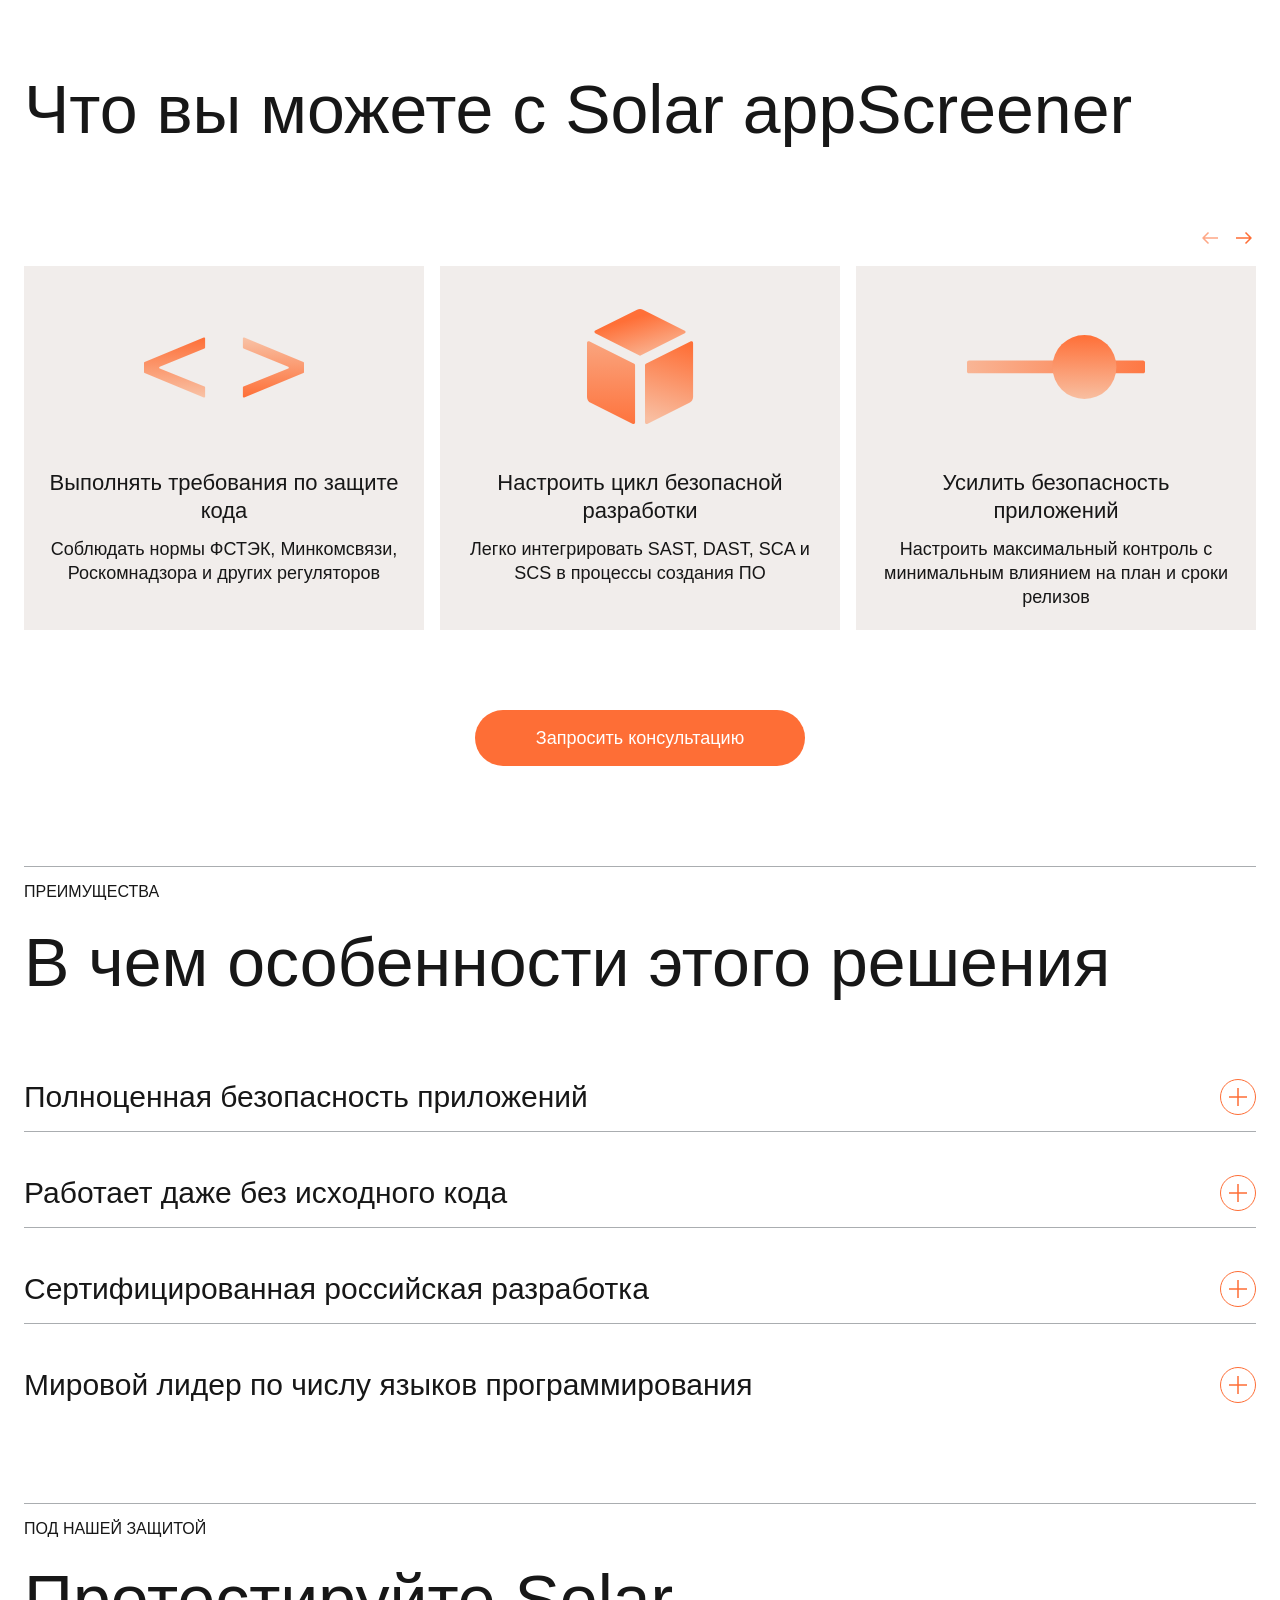
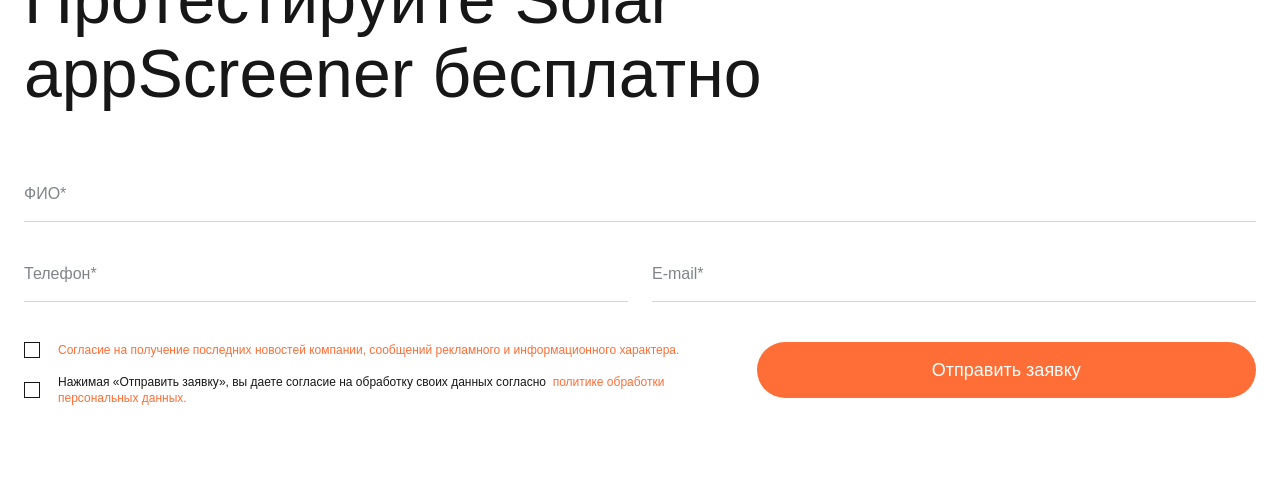
==== commit 8034acb7: "add new test" ====
--- a/docs/index.html
+++ b/docs/index.html
@@ -1,4 +1,4 @@
-<!DOCTYPE html><html lang="ru"><head><title>test - Главная</title><meta name="description" content="test template"><meta charset="utf-8"><meta name="viewport" content="width=device-width, initial-scale=1.0"><meta http-equiv="X-UA-Compatible" content="ie=edge"><link rel="icon" type="image/png" href="./favicon/favicon-96x96.png" sizes="96x96"><link rel="icon" type="image/svg+xml" href="./favicon/favicon.svg"><link rel="shortcut icon" href="./favicon/favicon.ico"><link rel="apple-touch-icon" sizes="180x180" href="./favicon/apple-touch-icon.png"><meta name="format-detection" content="telephone=no"><meta name="format-detection" content="address=no"><link rel="preload" href="fonts/montserrat/Montserrat-Regular.woff2" as="font" crossorigin="anonymous"><script data-skip-moving="true">var ASSETS_PATH = './'
+<!DOCTYPE html><html lang="ru"><head><title>test - Главная</title><meta name="description" content="test template"><meta charset="utf-8"><meta name="viewport" content="width=device-width, initial-scale=1.0"><meta http-equiv="X-UA-Compatible" content="ie=edge"><link rel="icon" type="image/png" href="./favicon/favicon-96x96.png" sizes="96x96"><link rel="icon" type="image/svg+xml" href="./favicon/favicon.svg"><link rel="shortcut icon" href="./favicon/favicon.ico"><link rel="apple-touch-icon" sizes="180x180" href="./favicon/apple-touch-icon.png"><meta name="format-detection" content="telephone=no"><meta name="format-detection" content="address=no"><script data-skip-moving="true">var ASSETS_PATH = './'
 </script>  <script type="module" crossorigin src="./assets/main.js"></script>
   <link rel="stylesheet" crossorigin href="./assets/main.css">
 </head><body><noscript><div class="noscript">Для полноценной работы сайта, необходимо включить JavaScript!</div></noscript><script>(() => {
@@ -11,4 +11,97 @@
     div.innerHTML = xhr.responseText;
     document.body.insertBefore(div, document.body.childNodes[0]);
   }
-})();</script><div class="layout"><header class="header"><nav class="header__top header-top"><div class="wrapper"><ul class="header-top__menu"><li class="header-top__item"><a class="header-top__link" href="#"><span class="header-top__link-text">Сведения об образовательной организации</span></a></li><li class="header-top__item"><a class="header-top__link" href="#"><span class="header-top__link-text">Институты и кафедры</span></a></li><li class="header-top__item"><a class="header-top__link" href="#"><span class="header-top__link-text">Руководство</span></a></li><li class="header-top__item"><a class="header-top__link" href="#"><span class="header-top__link-text">Преподаватели</span></a></li><li class="header-top__item"><a class="header-top__link" href="#"><span class="header-top__link-text">Цифровое пространство</span></a></li></ul></div></nav><div class="wrapper header__wrapper"><div class="header__grid"><div class="header__center header-center"><div class="header-center__local"><button class="btn btn--icon btn--color-neutral" type="button" aria-label="local"><svg class="icn" width="15" height="15" aria-hidden="true" role="img" focusable="false"><use href="#local"></use></svg></button></div><div class="header-center__contacts"><div class="header-center__socials"><a class="btn btn--icon btn--color-neutral" href="#" target="_blank" rel="noopener noreferrer"><svg class="icn" width="15" height="15" aria-hidden="true" role="img" focusable="false"><use href="#vk"></use></svg></a><a class="btn btn--icon btn--color-neutral" href="#" target="_blank" rel="noopener noreferrer"><svg class="icn" width="15" height="15" aria-hidden="true" role="img" focusable="false"><use href="#tg"></use></svg></a><a class="btn btn--icon btn--color-neutral" href="#" target="_blank" rel="noopener noreferrer"><svg class="icn" width="15" height="15" aria-hidden="true" role="img" focusable="false"><use href="#r"></use></svg></a></div><a class="btn btn--color-neutral header-center__phone" href="tel:+78005503602"><svg class="icn btn__svg" width="15" height="15" aria-hidden="true" role="img" focusable="false"><use href="#phone"></use></svg><span class="btn__text">8 (800) 550-36-02</span></a><div class="header-center__lang" data-dropdown><button class="btn btn--color-neutral" type="button" aria-label="lang"><svg class="icn" width="18" height="18" aria-hidden="true" role="img" focusable="false"><use href="#lang"></use></svg><span class="btn__text">RU</span><svg class="icn" width="7" height="7" aria-hidden="true" role="img" focusable="false"><use href="#arrow-small"></use></svg></button><div class="header-center__lang-info"><a class="header-center__lang-text" href="#">ENG</a></div></div><div class="header-center__theme"><button class="btn btn--color-neutral" type="button" aria-label="local"><svg class="icn" width="18" height="18" aria-hidden="true" role="img" focusable="false"><use href="#theme-light"></use></svg></button></div><a class="btn btn--color-neutral header-center__version" href="#"><svg class="icn btn__svg" width="18" height="18" aria-hidden="true" role="img" focusable="false"><use href="#glasses"></use></svg><span class="btn__text">версия для слабовидящих</span></a></div></div><div class="header__main header-main"><div class="header-main__left"><button class="btn btn--icon header__burger-mobile" type="button" aria-label="меню" data-open-modal="#modal-burger"><svg class="icn" width="16" height="16" aria-hidden="true" role="img" focusable="false"><use href="#burger"></use></svg></button><button class="btn btn--icon js-menu header__burger-desktop" type="button" aria-label="меню"><svg class="icn" width="16" height="16" aria-hidden="true" role="img" focusable="false"><use href="#burger"></use></svg></button><a class="header-main__logo logo" href="#"><picture class="logo__img"><img src="img/content/logo.svg" alt=""></picture><span class="logo__text">Российский биотехнологический университет</span></a></div><div class="header-main__content"><nav class="header-main__nav"><ul class="header-main__menu"><li class="header-main__item"><a class="header-main__link" href="#"><span class="header-main__link-text">Студентам</span></a></li><li class="header-main__item"><a class="header-main__link" href="#"><span class="header-main__link-text">Поступающим</span></a></li><li class="header-main__item"><a class="header-main__link" href="#"><span class="header-main__link-text">Юбилей</span></a></li></ul></nav><div class="header-main__right"><button class="btn btn--icon" type="button" aria-label="поиск"><svg class="icn" width="18" height="18" aria-hidden="true" role="img" focusable="false"><use href="#loop"></use></svg></button></div></div><nav class="submenu header__submenu"><ul class="submenu__list"><li class="submenu__item"><a class="submenu__link" href="#"><span class="submenu__text">Подготовительные курсы</span><svg class="icn submenu__svg" width="10" height="10" aria-hidden="true" role="img" focusable="false"><use href="#arrow"></use></svg></a><ul class="submenu__sub"><li class="submenu__item"><a class="submenu__link" href="#">Повышение квалификации</a></li><li class="submenu__item"><a class="submenu__link" href="#">Профпереподготовка</a></li><li class="submenu__item"><a class="submenu__link" href="#">Допобразование</a></li><li class="submenu__item"><a class="submenu__link" href="#">Повышение квалификации</a></li></ul></li><li class="submenu__item"><a class="submenu__link" href="#"><span class="submenu__text">Детский технопарк</span><svg class="icn submenu__svg" width="10" height="10" aria-hidden="true" role="img" focusable="false"><use href="#arrow"></use></svg></a><ul class="submenu__sub"><li class="submenu__item"><a class="submenu__link" href="#">Детский технопарк</a></li><li class="submenu__item"><a class="submenu__link" href="#">Детский технопарк</a></li><li class="submenu__item"><a class="submenu__link" href="#">Допобразование</a></li><li class="submenu__item"><a class="submenu__link" href="#">Детский технопарк</a></li></ul></li><li class="submenu__item"><a class="submenu__link" href="#"><span class="submenu__text">Колледж</span><svg class="icn submenu__svg" width="10" height="10" aria-hidden="true" role="img" focusable="false"><use href="#arrow"></use></svg></a><ul class="submenu__sub"><li class="submenu__item"><a class="submenu__link" href="#">Повышение квалификации</a></li><li class="submenu__item"><a class="submenu__link" href="#">Профпереподготовка</a></li><li class="submenu__item"><a class="submenu__link" href="#">Допобразование</a></li><li class="submenu__item"><a class="submenu__link" href="#">Повышение квалификации</a></li></ul></li><li class="submenu__item"><a class="submenu__link" href="#"><span class="submenu__text">Подготовительные курсы</span><svg class="icn submenu__svg" width="10" height="10" aria-hidden="true" role="img" focusable="false"><use href="#arrow"></use></svg></a><ul class="submenu__sub"><li class="submenu__item"><a class="submenu__link" href="#">Детский технопарк</a></li><li class="submenu__item"><a class="submenu__link" href="#">Детский технопарк</a></li><li class="submenu__item"><a class="submenu__link" href="#">Допобразование</a></li><li class="submenu__item"><a class="submenu__link" href="#">Детский технопарк</a></li></ul></li><li class="submenu__item"><a class="submenu__link" href="#"><span class="submenu__text">Детский технопарк</span><svg class="icn submenu__svg" width="10" height="10" aria-hidden="true" role="img" focusable="false"><use href="#arrow"></use></svg></a><ul class="submenu__sub"><li class="submenu__item"><a class="submenu__link" href="#">Повышение квалификации</a></li><li class="submenu__item"><a class="submenu__link" href="#">Профпереподготовка</a></li><li class="submenu__item"><a class="submenu__link" href="#">Допобразование</a></li><li class="submenu__item"><a class="submenu__link" href="#">Повышение квалификации</a></li></ul></li><li class="submenu__item"><a class="submenu__link" href="#"><span class="submenu__text">Колледж</span><svg class="icn submenu__svg" width="10" height="10" aria-hidden="true" role="img" focusable="false"><use href="#arrow"></use></svg></a><ul class="submenu__sub"><li class="submenu__item"><a class="submenu__link" href="#">Детский технопарк</a></li><li class="submenu__item"><a class="submenu__link" href="#">Детский технопарк</a></li><li class="submenu__item"><a class="submenu__link" href="#">Допобразование</a></li><li class="submenu__item"><a class="submenu__link" href="#">Детский технопарк</a></li></ul></li></ul></nav></div></div></div></header><main class="page"><section class="page-head"><div class="wrapper"><h1 class="page-head__title title title--h1">Об университете</h1><ol class="page-head__nav breadcrumbs"><li class="breadcrumbs__item"><a class="breadcrumbs__link" href="#">Главная</a></li><li class="breadcrumbs__item"><span class="breadcrumbs__link">Об университете</span></li></ol></div></section><section class="section-content"><div class="wrapper"><div class="section-content__box"><div class="section-content__head fadeInRight"><h2>Российский биотехнологический университет <br><span class="text-green-500">Приемная комиссия <br></span>Поступи прямо сейчас</h2></div><article class="section-content__video video"><div class="video__bg"><picture class="video__img"><source type="image/webp" media="(max-width:620px)" srcset="img/content/video-bg-mob.webp, img/content/video-bg-mob@2x.webp 2x"><source type="image/webp" srcset="img/content/video-bg.webp, img/content/video-bg@2x.webp 2x"><img src="img/content/video-bg.webp" srcset="img/content/video-bg@2x.webp 2x" alt="" loading="lazy"></picture><button class="video__play" type="button" aria-label="включить видео"><svg class="icn video__play-icon" width="30" height="30" aria-hidden="true" role="img" focusable="false"><use href="#play"></use></svg></button></div></article><article class="section-content__content"><h2>Что такое<span class="text-green-300"> РОСБИОТЕХ?</span></h2><p>РОСБИОТЕХ — государственный университет, один из крупнейших в стране. Мы меняем мир через биотехнологии и здоровьесбережение, создавая инновации для успешного будущего.<br> Это уникальное пространство, где фундаментальные знания, инновационные технологии и современные подходы к образованию открывают широкие горизонты для реализации твоего потенциала. Мы формируем профессионалов нового поколения, способных эффективно решать актуальные задачи настоящего и будущего.</p><div class="section-content__pictures"><picture><source type="image/webp" srcset="img/content/1.webp, img/content/1@2x.webp 2x"><img src="img/content/1.webp" srcset="img/content/1@2x.webp 2x" alt="" loading="lazy"></picture><picture><source type="image/webp" srcset="img/content/2.webp, img/content/2@2x.webp 2x"><img src="img/content/2.webp" srcset="img/content/2@2x.webp 2x" alt="" loading="lazy"></picture></div></article></div></div></section></main><footer class="footer" id="footer"><div class="wrapper"><div class="footer__grid"><a class="footer__logo logo logo--svg" href="#"><picture class="logo__img"><img src="img/content/logo-white.svg" alt=""></picture></a></div></div></footer></div><div class="hystmodal modal hystmodal--burger modal--burger" id="modal-burger" aria-hidden="true"><div class="hystmodal__wrap"><div class="hystmodal__window" role="dialog" aria-modal="true"><button class="hystmodal__close" type="button" data-hystclose>&times;</button><div class="modal-menu"><div class="modal-menu__head"><a class="logo" href="#"><picture class="logo__img"><img src="img/content/logo.svg" alt=""></picture><span class="logo__text">Российский биотехнологический университет</span></a></div><div class="modal-menu__content"><ul class="modal-menu__top modal-menu__elem"><li class="modal-menu__item"><a class="modal-menu__link" href="#"><span class="modal-menu__link-text">Сведения об образовательной организации</span></a></li><li class="modal-menu__item"><a class="modal-menu__link" href="#"><span class="modal-menu__link-text">Институты и кафедры</span></a></li><li class="modal-menu__item"><a class="modal-menu__link" href="#"><span class="modal-menu__link-text">Руководство</span></a></li><li class="modal-menu__item"><a class="modal-menu__link" href="#"><span class="modal-menu__link-text">Преподаватели</span></a></li><li class="modal-menu__item"><a class="modal-menu__link" href="#"><span class="modal-menu__link-text">Цифровое пространство</span></a></li></ul><ul class="modal-menu__menu modal-menu__elem"><li class="modal-menu__item"><a class="modal-menu__link" href="#"><span class="modal-menu__link-text">Студентам</span></a></li><li class="modal-menu__item"><a class="modal-menu__link" href="#"><span class="modal-menu__link-text">Поступающим</span></a></li><li class="modal-menu__item"><a class="modal-menu__link" href="#"><span class="modal-menu__link-text">Юбилей</span></a></li></ul><ul class="modal-menu__submenu submenu modal-menu__elem"><li class="submenu__item" data-dropdown><a class="submenu__link" href="#"><span class="submenu__text">Подготовительные курсы</span><svg class="icn submenu__svg" width="10" height="10" aria-hidden="true" role="img" focusable="false"><use href="#arrow"></use></svg></a><ul class="submenu__sub"><li class="submenu__item"><a class="submenu__link" href="#">Повышение квалификации</a></li><li class="submenu__item"><a class="submenu__link" href="#">Профпереподготовка</a></li><li class="submenu__item"><a class="submenu__link" href="#">Допобразование</a></li><li class="submenu__item"><a class="submenu__link" href="#">Повышение квалификации</a></li></ul></li><li class="submenu__item" data-dropdown><a class="submenu__link" href="#"><span class="submenu__text">Детский технопарк</span><svg class="icn submenu__svg" width="10" height="10" aria-hidden="true" role="img" focusable="false"><use href="#arrow"></use></svg></a><ul class="submenu__sub" data-dropdown><li class="submenu__item"><a class="submenu__link" href="#">Детский технопарк</a></li><li class="submenu__item"><a class="submenu__link" href="#">Детский технопарк</a></li><li class="submenu__item"><a class="submenu__link" href="#">Допобразование</a></li><li class="submenu__item"><a class="submenu__link" href="#">Детский технопарк</a></li></ul></li><li class="submenu__item" data-dropdown><a class="submenu__link" href="#"><span class="submenu__text">Колледж</span><svg class="icn submenu__svg" width="10" height="10" aria-hidden="true" role="img" focusable="false"><use href="#arrow"></use></svg></a><ul class="submenu__sub"><li class="submenu__item"><a class="submenu__link" href="#">Повышение квалификации</a></li><li class="submenu__item"><a class="submenu__link" href="#">Профпереподготовка</a></li><li class="submenu__item"><a class="submenu__link" href="#">Допобразование</a></li><li class="submenu__item"><a class="submenu__link" href="#">Повышение квалификации</a></li></ul></li><li class="submenu__item" data-dropdown><a class="submenu__link" href="#"><span class="submenu__text">Подготовительные курсы</span><svg class="icn submenu__svg" width="10" height="10" aria-hidden="true" role="img" focusable="false"><use href="#arrow"></use></svg></a><ul class="submenu__sub" data-dropdown><li class="submenu__item"><a class="submenu__link" href="#">Детский технопарк</a></li><li class="submenu__item"><a class="submenu__link" href="#">Детский технопарк</a></li><li class="submenu__item"><a class="submenu__link" href="#">Допобразование</a></li><li class="submenu__item"><a class="submenu__link" href="#">Детский технопарк</a></li></ul></li><li class="submenu__item" data-dropdown><a class="submenu__link" href="#"><span class="submenu__text">Детский технопарк</span><svg class="icn submenu__svg" width="10" height="10" aria-hidden="true" role="img" focusable="false"><use href="#arrow"></use></svg></a><ul class="submenu__sub"><li class="submenu__item"><a class="submenu__link" href="#">Повышение квалификации</a></li><li class="submenu__item"><a class="submenu__link" href="#">Профпереподготовка</a></li><li class="submenu__item"><a class="submenu__link" href="#">Допобразование</a></li><li class="submenu__item"><a class="submenu__link" href="#">Повышение квалификации</a></li></ul></li><li class="submenu__item" data-dropdown><a class="submenu__link" href="#"><span class="submenu__text">Колледж</span><svg class="icn submenu__svg" width="10" height="10" aria-hidden="true" role="img" focusable="false"><use href="#arrow"></use></svg></a><ul class="submenu__sub" data-dropdown><li class="submenu__item"><a class="submenu__link" href="#">Детский технопарк</a></li><li class="submenu__item"><a class="submenu__link" href="#">Детский технопарк</a></li><li class="submenu__item"><a class="submenu__link" href="#">Допобразование</a></li><li class="submenu__item"><a class="submenu__link" href="#">Детский технопарк</a></li></ul></li></ul><div class="modal-menu__contacts"><div class="modal-menu__socials"><a class="btn btn--icon btn--color-neutral" href="#" target="_blank" rel="noopener noreferrer"><svg class="icn" width="15" height="15" aria-hidden="true" role="img" focusable="false"><use href="#vk"></use></svg></a><a class="btn btn--icon btn--color-neutral" href="#" target="_blank" rel="noopener noreferrer"><svg class="icn" width="15" height="15" aria-hidden="true" role="img" focusable="false"><use href="#tg"></use></svg></a><a class="btn btn--icon btn--color-neutral" href="#" target="_blank" rel="noopener noreferrer"><svg class="icn" width="15" height="15" aria-hidden="true" role="img" focusable="false"><use href="#r"></use></svg></a></div><a class="btn btn--color-neutral modal-menu__phone" href="tel:+78005503602"><svg class="icn btn__svg" width="15" height="15" aria-hidden="true" role="img" focusable="false"><use href="#phone"></use></svg><span class="btn__text">8 (800) 550-36-02</span></a><button class="btn btn--color-neutral modal-menu__lang" type="button" aria-label="lang"><svg class="icn" width="18" height="18" aria-hidden="true" role="img" focusable="false"><use href="#lang"></use></svg><span class="btn__text">RU</span></button><div class="modal-menu__theme"><button class="btn btn--color-neutral" type="button" aria-label="local"><svg class="icn" width="18" height="18" aria-hidden="true" role="img" focusable="false"><use href="#theme-light"></use></svg></button></div><a class="btn btn--color-neutral modal-menu__version" href="#"><svg class="icn btn__svg" width="18" height="18" aria-hidden="true" role="img" focusable="false"><use href="#glasses"></use></svg><span class="btn__text">версия для слабовидящих</span></a></div></div></div></div></div></div></body></html>+})();</script><div class="layout"><main class="page"><section class="section fadeInRight"><div class="wrapper"><div class="title-block"><p class="title-block__info title title--h1">Что вы можете с Solar appScreener</p></div><div class="section__content swiper default-slider" data-carousel="default-slider"><div class="swiper-wrapper"><div class="swiper-slide"><article class="card default-slider__card"><div class="card__img"><svg width="210" height="155" viewBox="0 0 210 155" fill="none" xmlns="http://www.w3.org/2000/svg">
+<path class="card-path" id="card-1_left" d="M86.1111 57.577C86.1111 57.9842 85.8642 58.3507 85.4868 58.5037L40.7811 76.6288C39.9488 76.9663 39.9488 78.1448 40.7812 78.4823L85.4868 96.6074C85.8642 96.7604 86.1111 97.127 86.1111 97.5342V106.614C86.1111 107.327 85.3868 107.811 84.7284 107.538L25.6173 83.053C25.2436 82.8982 25 82.5336 25 82.1291V72.982C25 72.5775 25.2436 72.2129 25.6173 72.0581L84.7284 47.5727C85.3869 47.3 86.1111 47.7839 86.1111 48.4966V57.577Z" fill="url(#paint0_linear_39_43)"/>
+<path class="card-path" id="card-1_right" d="M123.889 97.5341C123.889 97.1269 124.136 96.7604 124.513 96.6074L169.219 78.4823C170.051 78.1448 170.051 76.9663 169.219 76.6288L124.513 58.5037C124.136 58.3507 123.889 57.9841 123.889 57.5769L123.889 48.4966C123.889 47.7839 124.613 47.3 125.272 47.5727L184.383 72.0581C184.756 72.2129 185 72.5775 185 72.9819L185 82.1291C185 82.5336 184.756 82.8982 184.383 83.053L125.272 107.538C124.613 107.811 123.889 107.327 123.889 106.614L123.889 97.5341Z" fill="url(#paint1_linear_39_43)"/>
+<defs>
+<linearGradient id="paint0_linear_39_43" x1="55.5556" y1="47" x2="55.5556" y2="108.111" gradientUnits="userSpaceOnUse">
+<stop stop-color="#FE6E36"/>
+<stop offset="1" stop-color="#F8C3A7"/>
+</linearGradient>
+<linearGradient id="paint1_linear_39_43" x1="154.444" y1="108.111" x2="154.444" y2="47" gradientUnits="userSpaceOnUse">
+<stop stop-color="#FE6E36"/>
+<stop offset="1" stop-color="#F8C3A7"/>
+</linearGradient>
+</defs>
+</svg></div><h3 class="card__title">Выполнять требования по защите кода</h3><p class="card__text">Соблюдать нормы ФСТЭК, Минкомсвязи, Роскомнадзора и других регуляторов</p></article></div><div class="swiper-slide"><article class="card default-slider__card"><div class="card__img"><svg width="210" height="155" viewBox="0 0 210 155" fill="none" xmlns="http://www.w3.org/2000/svg">
+<path class="card-path" id="card-2_top" d="M105.028 65.6572C105.034 65.6512 105.033 65.6411 105.025 65.6374L60.2519 43.2508C59.146 42.6978 59.1465 41.1194 60.2527 40.5671L102.057 19.6962C103.913 18.7679 106.101 18.7679 107.958 19.6962L149.768 40.6322C150.872 41.1855 150.872 42.7625 149.767 43.3151L105.043 65.6771C105.03 65.6834 105.018 65.6672 105.028 65.6572Z" fill="url(#gradient0_linear_39_116)"/>
+<path class="card-path" id="card-2_right" d="M158.085 106.887V52.6887C158.085 51.574 156.912 50.8487 155.915 51.3467L110.845 73.8509C110.336 74.1049 110.015 74.6245 110.015 75.1929V132.573C110.015 133.688 111.188 134.413 112.185 133.915L154.439 112.788C156.693 111.661 158.085 109.34 158.085 106.887Z" fill="url(#gradient1_linear_39_116)"/>
+<path class="card-path" id="card-2_left" d="M52 106.887C52 109.407 53.3924 111.727 55.6467 112.788L97.8998 133.915C98.8971 134.413 100.071 133.688 100.071 132.573V75.1929C100.071 74.6245 99.7493 74.1049 99.2407 73.8509L54.1701 51.3467C53.1728 50.8487 52 51.574 52 52.6887V106.887Z" fill="url(#gradient2_linear_39_116)"/>
+<defs>
+<linearGradient id="gradient0_linear_39_116" x1="89.8867" y1="30.7874" x2="104.2" y2="78.7791" gradientUnits="userSpaceOnUse">
+<stop stop-color="#FF6F37"/>
+<stop offset="1" stop-color="#F8C3A7"/>
+</linearGradient>
+<linearGradient id="gradient1_linear_39_116" x1="158.085" y1="56.8882" x2="134.05" y2="135" gradientUnits="userSpaceOnUse">
+<stop stop-color="#FE7038"/>
+<stop offset="1" stop-color="#F8BEA1"/>
+</linearGradient>
+<linearGradient id="gradient2_linear_39_116" x1="76.0353" y1="50.2632" x2="76.0353" y2="135" gradientUnits="userSpaceOnUse">
+<stop stop-color="#FAA57F"/>
+<stop offset="1" stop-color="#FE733D"/>
+</linearGradient>
+</defs>
+</svg></div><h3 class="card__title">Настроить цикл безопасной разработки</h3><p class="card__text">Легко интегрировать SAST, DAST, SCA и SCS в процессы создания ПО</p></article></div><div class="swiper-slide"><article class="card default-slider__card"><div class="card__img"><svg width="210" height="155" viewBox="0 0 210 155" fill="none" xmlns="http://www.w3.org/2000/svg">
+<path d="M194 76.9993C194 78.6833 194 80.2283 194 81.3755C194 82.4801 193.105 83.3743 192 83.3743H137.454H72.546H18C16.8954 83.3743 16 82.4801 16 81.3755C16 80.2283 16 78.6833 16 76.9993C16 75.3152 16.0001 73.77 16.0002 72.6228C16.0003 71.5183 16.8956 70.6243 18.0001 70.6243H72.546C88.6902 70.6243 137.454 70.6243 137.454 70.6243H192C193.105 70.6243 194 71.5185 194 72.623C194 73.7702 194 75.3153 194 76.9993Z" fill="url(#paint0_linear_39_125)"/>
+<circle class="card-path" id="card-3_circle" cx="133.429" cy="77" r="32" fill="url(#paint1_linear_39_125)"/>
+<defs>
+<linearGradient id="paint0_linear_39_125" x1="193.632" y1="71.1228" x2="-0.980543" y2="82.8779" gradientUnits="userSpaceOnUse">
+<stop stop-color="#FE7844"/>
+<stop offset="1" stop-color="#F8BB9D"/>
+</linearGradient>
+<linearGradient id="paint1_linear_39_125" x1="133.429" y1="45" x2="133.429" y2="109" gradientUnits="userSpaceOnUse">
+<stop stop-color="#FF6F37"/>
+<stop offset="1" stop-color="#F8BFA1"/>
+</linearGradient>
+</defs>
+</svg></div><h3 class="card__title">Усилить безопасность приложений</h3><p class="card__text">Настроить максимальный контроль с минимальным влиянием на план и сроки релизов</p></article></div><div class="swiper-slide"><article class="card default-slider__card"><div class="card__img"><svg width="210" height="155" viewBox="0 0 210 155" fill="none" xmlns="http://www.w3.org/2000/svg">
+<path id="card-4_arrow" d="M188.377 136.552C189.12 136.751 189.8 136.071 189.601 135.327L180.814 102.51C180.614 101.766 179.685 101.517 179.14 102.062L172.259 108.943C171.868 109.334 171.235 109.334 170.845 108.943L111.938 50.0278C111.548 49.6372 110.915 49.6372 110.524 50.0277L81.9791 78.5728C81.5886 78.9633 80.9554 78.9633 80.5648 78.5727L19.0019 17.0003C19.0017 17.0001 19.0014 17 19.0011 17C19.0005 17 19 17.0005 19 17.0011L19.0015 34.29C19.0016 34.5552 19.1069 34.8095 19.2944 34.997L80.5648 96.2674C80.9554 96.6579 81.5885 96.6579 81.9791 96.2674L110.524 67.7223C110.915 67.3318 111.548 67.3318 111.938 67.7224L162.002 117.795C162.393 118.186 162.393 118.819 162.002 119.209L155.12 126.091C154.576 126.636 154.825 127.565 155.569 127.764L188.377 136.552Z" fill="url(#paint0_linear_39_487)"/>
+<defs>
+<linearGradient id="paint0_linear_39_487" x1="181.511" y1="137.449" x2="6.57268" y2="29.4273" gradientUnits="userSpaceOnUse">
+<stop stop-color="#FE6E36"/>
+<stop offset="1" stop-color="#FE6E36" stop-opacity="0"/>
+</linearGradient>
+</defs>
+</svg></div><h3 class="card__title">Снизить риски ИБ</h3><p class="card__text">Предотвращать инциденты, связанные с уязвимостями в коде</p></article></div><div class="swiper-slide"><article class="card default-slider__card"><div class="card__img"><svg width="210" height="155" viewBox="0 0 210 155" fill="none" xmlns="http://www.w3.org/2000/svg">
+<path id="card-5_top" d="M102.537 5.5312C103.731 3.8184 106.266 3.8184 107.459 5.5312L130.918 39.189C132.305 41.1779 130.881 43.9044 128.457 43.9044H81.5394C79.1151 43.9044 77.692 41.1779 79.0783 39.189L102.537 5.5312Z" fill="url(#paint0_linear_39_344)"/>
+<path id="card-5_down" d="M107.463 150.469C106.269 152.182 103.734 152.182 102.541 150.469L79.0817 116.811C77.6955 114.822 79.1186 112.096 81.5429 112.096L128.461 112.096C130.885 112.096 132.308 114.822 130.922 116.811L107.463 150.469Z" fill="url(#paint1_linear_39_344)"/>
+<path id="card-5_right" d="M177.469 75.5392C179.182 76.733 179.182 79.2677 177.469 80.4615L143.811 103.92C141.822 105.307 139.096 103.883 139.096 101.459L139.096 54.5415C139.096 52.1172 141.822 50.6941 143.811 52.0803L177.469 75.5392Z" fill="url(#paint2_linear_39_344)"/>
+<path id="card-5_left" d="M32.5312 80.4608C30.8184 79.267 30.8184 76.7323 32.5312 75.5385L66.189 52.0796C68.1779 50.6934 70.9044 52.1165 70.9044 54.5408L70.9044 101.458C70.9044 103.883 68.1779 105.306 66.189 103.92L32.5312 80.4608Z" fill="url(#paint3_linear_39_344)"/>
+<ellipse cx="105.245" cy="78.2445" rx="15.6399" ry="15.6399" fill="url(#paint4_linear_39_344)"/>
+<defs>
+<linearGradient id="paint0_linear_39_344" x1="104.998" y1="2" x2="104.998" y2="57.8725" gradientUnits="userSpaceOnUse">
+<stop stop-color="#FE6E36"/>
+<stop offset="1" stop-color="#FE6E36" stop-opacity="0"/>
+</linearGradient>
+<linearGradient id="paint1_linear_39_344" x1="105.002" y1="154" x2="105.002" y2="98.1275" gradientUnits="userSpaceOnUse">
+<stop stop-color="#FE6E36"/>
+<stop offset="1" stop-color="#FE6E36" stop-opacity="0"/>
+</linearGradient>
+<linearGradient id="paint2_linear_39_344" x1="181" y1="78.0004" x2="125.127" y2="78.0004" gradientUnits="userSpaceOnUse">
+<stop stop-color="#FE6E36"/>
+<stop offset="1" stop-color="#FE6E36" stop-opacity="0"/>
+</linearGradient>
+<linearGradient id="paint3_linear_39_344" x1="29" y1="77.9996" x2="84.8725" y2="77.9996" gradientUnits="userSpaceOnUse">
+<stop stop-color="#FE6E36"/>
+<stop offset="1" stop-color="#FE6E36" stop-opacity="0"/>
+</linearGradient>
+<linearGradient id="paint4_linear_39_344" x1="105.245" y1="62.6046" x2="105.245" y2="93.8844" gradientUnits="userSpaceOnUse">
+<stop stop-color="#FE6E36"/>
+<stop offset="1" stop-color="#FE6E36" stop-opacity="0"/>
+</linearGradient>
+</defs>
+</svg></div><h3 class="card__title">Контролировать аутсорсинг разработки</h3><p class="card__text">Следить за ходом работы подрядчиков и проверять унаследованное ПО без привлечения разработчиков</p></article></div><div class="swiper-slide"><article class="card default-slider__card"><div class="card__img"><svg width="210" height="155" viewBox="0 0 210 155" fill="none" xmlns="http://www.w3.org/2000/svg">
+<path  id="card-6" fill-rule="evenodd" clip-rule="evenodd" d="M77.3991 108.286C77.4036 108.291 77.4112 108.287 77.4109 108.281L72.7145 11.9513C72.6885 11.4186 72.249 11 71.7156 11H69.3137C68.7804 11 68.3409 11.4186 68.3149 11.9513L63.6422 107.793C63.6267 108.111 63.4589 108.401 63.2002 108.587C60.0628 110.843 58 114.48 58 118.629C58 125.495 63.6176 131 70.4835 131C76.569 131 81.6661 126.653 82.7631 120.883C82.7743 120.824 82.7797 120.764 82.7797 120.703V116.492C82.7797 116.432 82.7743 116.372 82.7631 116.314C82.1253 112.973 80.1616 110.117 77.4078 108.276C77.4008 108.271 77.3932 108.281 77.3991 108.286Z" fill="url(#paint0_linear_39_262)"/>
+<path d="M169.063 120.655H71.6323C71.08 120.655 70.6323 120.207 70.6323 119.655V117.263C70.6323 116.711 71.08 116.263 71.6323 116.263H169.063C169.615 116.263 170.063 116.711 170.063 117.263V119.655C170.063 120.207 169.615 120.655 169.063 120.655Z" fill="url(#paint1_linear_39_262)"/>
+<defs>
+<linearGradient id="paint0_linear_39_262" x1="70.6316" y1="147.842" x2="70.6316" y2="-36.3684" gradientUnits="userSpaceOnUse">
+<stop stop-color="#FE6E36"/>
+<stop offset="1" stop-color="#F1EDEB"/>
+</linearGradient>
+<linearGradient id="paint1_linear_39_262" x1="76.9481" y1="120.474" x2="172.738" y2="120.474" gradientUnits="userSpaceOnUse">
+<stop stop-color="#FC8253"/>
+<stop offset="1" stop-color="#F3D6CA"/>
+</linearGradient>
+</defs>
+</svg></div><h3 class="card__title">Ускорить вывод продукта на рынок</h3><p class="card__text">Анализ безопасности кода на каждом этапе способствует сокращению сроков вывода ПО на рынок</p></article></div></div><div class="default-slider__btns"><button class="default-slider__btn" type="button" data-swiper-prev="default-slider"><svg class="icn default-slider__btn-svg" width="24" height="24" aria-hidden="true" role="img" focusable="false"><use href="#arrow-left"></use></svg></button><button class="default-slider__btn" type="button" data-swiper-next="default-slider"><svg class="icn default-slider__btn-svg" width="24" height="24" aria-hidden="true" role="img" focusable="false"><use href="#arrow-right"></use></svg></button></div></div><a class="section__btn-order btn btn--color-primary" href="#order-form"><span class="btn__text">Запросить консультацию</span></a></div></section><section class="section fadeInLeft"><div class="wrapper"><div class="title-block title-block--top-b"><h2 class="title-block__title">ПРЕИМУЩЕСТВА</h2><p class="title-block__info title title--h1">В чем особенности этого решения</p></div><div class="section__content"><article class="faq" data-dropdown><div class="faq__head"><h3 class="faq__title title title--h3">Полноценная безопасность приложений</h3><button class="faq__btn" type="button"><svg class="icn faq__svg" width="24" height="24" aria-hidden="true" role="img" focusable="false"><use href="#plus"></use></svg></button></div><div class="faq__content"><div class="faq__content-box"><p>Всесторонний контроль безопасности ПО основными видами анализа кода (SAST, DAST, SCA, SCS) в одном решении</p></div></div></article><article class="faq" data-dropdown><div class="faq__head"><h3 class="faq__title title title--h3">Работает даже без исходного кода</h3><button class="faq__btn" type="button"><svg class="icn faq__svg" width="24" height="24" aria-hidden="true" role="img" focusable="false"><use href="#plus"></use></svg></button></div><div class="faq__content"><div class="faq__content-box"><p>Возможность анализа бинарного кода, проверки мобильных приложений по ссылке в App Store или Google Play и готовых веб-приложений</p></div></div></article><article class="faq" data-dropdown><div class="faq__head"><h3 class="faq__title title title--h3">Сертифицированная российская разработка</h3><button class="faq__btn" type="button"><svg class="icn faq__svg" width="24" height="24" aria-hidden="true" role="img" focusable="false"><use href="#plus"></use></svg></button></div><div class="faq__content"><div class="faq__content-box"><p>Solar appScreener cертифицирован ФСТЭК России, внесен в Единый реестр отечественного ПО, соответствует требованиям ОУД4 и подходит для импортозамещения.</p></div></div></article><article class="faq" data-dropdown><div class="faq__head"><h3 class="faq__title title title--h3">Мировой лидер по числу языков программирования</h3><button class="faq__btn" type="button"><svg class="icn faq__svg" width="24" height="24" aria-hidden="true" role="img" focusable="false"><use href="#plus"></use></svg></button></div><div class="faq__content"><div class="faq__content-box"><p>Поддержка 36 языков программирования, 10 форматов исполняемых файлов и программ-полиглотов</p></div></div></article></div></div></section><section class="section fadeInRight"><div class="wrapper"><div class="title-block title-block--top-b title-block--margin"><h2 class="title-block__title">ПОД НАШЕЙ ЗАЩИТОЙ</h2><p class="title-block__info title title--h1">Протестируйте Solar appScreener бесплатно</p></div><div class="section__content"><form class="form" action="#" data-form novalidate id="order-form"><div class="form__grid"><div class="form__elem"><div class="base-input"><input class="base-input__input" type="text" name="input-name" placeholder=" " autocomplete="on" required maxlength="50" id="input-name"><label class="base-input__label" for="input-name"><span class="base-input__label-text">ФИО*</span></label><button class="base-input__clear" type="button"><svg class="icn base-input__clear-svg" width="24" height="24" aria-hidden="true" role="img" focusable="false"><use href="#close"></use></svg></button><div class="base-input__error">Error</div></div></div><div class="form__elem form__elem--6"><div class="base-input"><input class="base-input__input js-tel" type="text" name="input-phone" placeholder=" " autocomplete="on" required id="input-phone"><label class="base-input__label" for="input-phone"><span class="base-input__label-text">Телефон*</span></label><button class="base-input__clear" type="button"><svg class="icn base-input__clear-svg" width="24" height="24" aria-hidden="true" role="img" focusable="false"><use href="#close"></use></svg></button><div class="base-input__error">Error</div></div></div><div class="form__elem form__elem--6"><div class="base-input"><input class="base-input__input" type="text" name="input-email" placeholder=" " autocomplete="on" required maxlength="20" id="input-email"><label class="base-input__label" for="input-email"><span class="base-input__label-text">E-mail*</span></label><button class="base-input__clear" type="button"><svg class="icn base-input__clear-svg" width="24" height="24" aria-hidden="true" role="img" focusable="false"><use href="#close"></use></svg></button><div class="base-input__error">Error</div></div></div><div class="form__info"><div class="base-checkbox"><input class="base-checkbox__input" type="checkbox" name="checkbox-agree" required id="checkbox-agree"><label class="base-checkbox__label" for="checkbox-agree"><span class="base-checkbox__label-text"><a href="#">Согласие на получение последних новостей компании, сообщений рекламного и информационного характера.</a></span></label></div><div class="base-checkbox"><input class="base-checkbox__input" type="checkbox" name="checkbox-politic" required id="checkbox-politic"><label class="base-checkbox__label" for="checkbox-politic"><span class="base-checkbox__label-text">Нажимая «Отправить заявку», вы даете согласие на обработку своих данных согласно <a href="#">&nbsp;политике обработки персональных данных.</a></span></label></div></div><button class="form__btn btn btn--color-primary" type="submit"><span class="btn__text">Отправить заявку</span></button></div><div class="form__response" data-response></div></form></div></div></section></main></div></body></html>
--- a/docs/assets/main.css
+++ b/docs/assets/main.css
@@ -1,37 +1,43 @@
 @charset "UTF-8";
-@font-face {
-  font-family: "Montserrat";
-  src: url("../fonts/montserrat/Montserrat-Regular.woff2") format("woff2"), url("../fonts/montserrat/Montserrat-Regular.woff") format("woff");
-  font-weight: 400;
-  font-style: normal;
-  font-display: swap;
-}
-@font-face {
-  font-family: "Montserrat";
-  src: url("../fonts/montserrat/Montserrat-SemiBold.woff2") format("woff2"), url("../fonts/montserrat/Montserrat-SemiBold.woff") format("woff");
-  font-weight: 600;
-  font-style: normal;
-  font-display: swap;
-}
-@keyframes rotate {
-  from {
-    transform: rotate(0deg);
-  }
-  to {
-    transform: rotate(360deg);
-  }
-}
-@keyframes display-none {
-  0% {
-    display: none;
-    opacity: 0;
-  }
-  1% {
-    display: block;
-  }
-  100% {
-    opacity: 1;
-  }
+.fadeInUp {
+  opacity: 0;
+  transform: translate3d(0, 35px, 0);
+  transition: opacity 0.5s linear, transform 0.7s ease;
+  transition-delay: 0.25s;
+}
+.fadeInUp.js-visible {
+  opacity: 1;
+  transform: translate3d(0, 0, 0);
+}
+.fadeInBottom {
+  opacity: 0;
+  transform: translate3d(0, -35px, 0);
+  transition: opacity 0.5s linear, transform 0.7s ease;
+  transition-delay: 0.25s;
+}
+.fadeInBottom.js-visible {
+  opacity: 1;
+  transform: translate3d(0, 0, 0);
+}
+.fadeInLeft {
+  opacity: 0;
+  transform: translate3d(35px, 0, 0);
+  transition: opacity 0.5s linear, transform 0.7s ease;
+  transition-delay: 0.25s;
+}
+.fadeInLeft.js-visible {
+  opacity: 1;
+  transform: none;
+}
+.fadeInRight {
+  opacity: 0;
+  transform: translate3d(-35px, 0, 0);
+  transition: opacity 1s linear, transform 1.1s ease;
+  transition-delay: 0.25s;
+}
+.fadeInRight.js-visible {
+  opacity: 1;
+  transform: none;
 }
 /* stylelint-disable declaration-no-important */
 /* stylelint-disable property-no-vendor-prefix */
@@ -101,6 +107,7 @@
   padding: 0;
   outline: 0;
   vertical-align: baseline;
+  font-weight: normal;
 }
 article,
 aside,
@@ -130,7 +137,7 @@
   text-align: left;
   background-color: var(--color-white);
   color: var(--color-text-primary);
-  font: 400 var(--font-size)/var(--font-lh) var(--font-family);
+  font: 400 var(--font-size)/var(--font-lh) var(--font-family-primary);
 }
 [data-theme=dark] {
   background-color: var(--color-bg-tetriary);
@@ -163,12 +170,15 @@
 a,
 area,
 button,
-input:not([type=range]),
+input,
 label,
 select,
 textarea,
 .btn {
   touch-action: manipulation;
+  background: transparent;
+  border: none;
+  padding: 0;
 }
 ol,
 ul,
@@ -222,7 +232,7 @@
 button {
   color: inherit;
   font-family: inherit;
-  line-height: var(--font-lh);
+  line-height: var(--line-height-xs);
   font-size: 100%;
   margin: 0;
   vertical-align: baseline;
@@ -319,13 +329,6 @@
   scrollbar-gutter: stable;
   font-family: var(--font-family-primary);
   font-size: 1rem;
-}
-a {
-  text-underline-offset: 0.2em;
-  color: var(--color-link);
-}
-a:hover {
-  color: var(--link-color-hover);
 }
 /* перебить стили автозаполнения */
 input:-webkit-autofill,
@@ -336,7 +339,6 @@
 select:-webkit-autofill,
 select:-webkit-autofill:hover,
 select:-webkit-autofill:focus {
-  border: 0;
   -webkit-text-fill-color: #ссс;
   -webkit-box-shadow: 0 0 0px 1000px transparent inset;
   -webkit-transition: background-color 5000s ease-in-out 0s;
@@ -348,62 +350,39 @@
   box-sizing: border-box;
 }
 *::-moz-selection {
-  background: rgba(62, 157, 220, 0.5764705882); /* Safari */
+  background: rgba(254, 111, 54, 0.2862745098); /* Safari */
 }
 *::selection {
-  background: rgba(62, 157, 220, 0.5764705882); /* Safari */
+  background: rgba(254, 111, 54, 0.2862745098); /* Safari */
 }
 *::-moz-selection {
-  background: rgba(62, 157, 220, 0.5764705882); /* Firefox */
+  background: rgba(254, 111, 54, 0.2745098039); /* Firefox */
 }
 :root {
   /* Ширина полотна (макета) */
-  --max-width: 1548px;
-  --scale-vw: calc(1548 / 100);
+  --max-width: 1441px;
+  --scale-vw: calc(1441 / 100);
   /* отступ у контейнера */
-  --main-padding: 24px;
+  --main-padding: 1.5rem;
   --color-white: #fff;
-  --color-black: #000;
-  --color-primary-300: #95C11F;
-  --color-primary-200: #286690;
-  --color-primary-400: #5f7eec;
-  --color-primary-500: #38D430;
-  --color-primary-600: #202020;
-  --color-primary-700: #3D4050;
-  --color-primary-800: #6F6D7B;
-  --color-primary-900: #42A9ED;
-  --color-primary-trans-10: rgba(66, 46, 255, 0.1);
-  --color-primary-trans-50: rgba(149, 193, 31, 0.5);
-  --color-primary-trans-90: rgba(16, 16, 29, 0.9);
-  --color-neutral-100: #fff;
-  --color-neutral-200: #f3f3f3;
-  --color-neutral-300: #c5c5c5;
+  --color-black: #171717;
+  --color-primary-400: #FE8B5E;
+  --color-primary-500: #FE6E36;
+  --color-primary-600: #ED5A2B;
+  --color-neutral-200: #F1EDEB;
+  --color-neutral-300: #D5D6D8;
   --color-neutral-400: #E5E5E5;
-  --color-neutral-500: #888;
-  --color-neutral-600: #BDBDBD;
-  --color-neutral-900: #111;
-  --color-neutral-trans-20: rgba(227, 227, 227, 0.2);
+  --color-neutral-500: #AAADB0;
+  --color-neutral-600: #808489;
   --color-body: var(--color-white);
-  --color-transparent-10: rgba(255, 255, 255, 0.1);
-  --color-transparent-20: rgba(0, 0, 0, 0.2);
-  --color-transparent-30: rgba(255, 255, 255, 0.3);
-  --color-transparent-50: rgba(255, 255, 255, 0.5);
-  --color-transparent-70: rgba(255, 255, 255, 0.7);
-  --color-transparent-80: rgba(255, 255, 255, 0.8);
-  --color-negative: #ec4646;
-  --color-positive: #60cf5d;
-  --color-warning: #ffd646;
-  --color-info: #3aa1ec;
-  --radius-circle: 50%;
-  --font-family-primary: "Montserrat", sans-serif;
+  --color-negative: #F43E25;
+  --radius-50: 50%;
+  --radius-l: 32px;
+  --font-family-primary: "Arial", sans-serif;
   --font-weight: 400;
-  --line-height: var(--line-height-xs);
-  --line-height-xl: 1.4;
-  --line-height-l: 1.3;
+  --line-height: var(--line-height-m);
   --line-height-m: 1.2;
-  --line-height-s: 1.1;
   --line-height-xs: 1;
-  --letter-spacing-s: -0.02em;
   --z-index-base: 0;
   --z-index-above: 1;
   --z-index-below: -1;
@@ -411,9 +390,9 @@
   --z-index-header: 60;
   --z-index-modal: 70;
 }
-@media only screen and (max-width: 38.75rem) {
+@media only screen and (max-width: calc(47.9375rem)) {
   :root {
-    --main-padding: 16px;
+    --main-padding: 1rem;
   }
 }
 .noscript {
@@ -440,164 +419,297 @@
      -moz-user-select: none;
           user-select: none;
 }
-:root {
-  --hystmodal-speed: 0.2s;
-  --hystmodal-zindex: 70;
-  --hystmodal-width: 600px;
-}
-.hystmodal {
-  position: fixed;
+.swiper-wrapper {
+  position: relative;
+  width: 100%;
+  height: auto;
+  z-index: 1;
+  display: flex;
+  transition-property: transform;
+  transition-timing-function: var(--swiper-wrapper-transition-timing-function, initial);
+  box-sizing: content-box;
+}
+.swiper-slide {
+  flex-shrink: 0;
+  width: 100%;
+  height: auto;
+  position: relative;
+  transition-property: transform;
+  display: block;
+}
+.default-slider {
+  overflow: hidden;
+  display: flex;
+  flex-direction: column;
+  gap: 1rem;
+}
+.default-slider:not(:last-child) {
+  margin-bottom: 5rem;
+}
+@media only screen and (max-width: calc(59.9375rem)) {
+  .default-slider {
+    padding-left: var(--main-padding);
+    padding-right: var(--main-padding);
+    margin-left: calc(var(--main-padding) * -1);
+    margin-right: calc(var(--main-padding) * -1);
+  }
+  .default-slider:not(:last-child) {
+    margin-bottom: 3.5rem;
+  }
+}
+@media only screen and (max-width: calc(47.9375rem)) {
+  .default-slider:not(:last-child) {
+    margin-bottom: 2rem;
+  }
+}
+.default-slider__btns {
+  order: -1;
+  margin-left: auto;
+  display: flex;
+  align-items: center;
+  gap: 0.625rem;
+}
+@media only screen and (max-width: calc(59.9375rem)) {
+  .default-slider__btns {
+    display: none;
+  }
+}
+.default-slider__btn {
+  color: var(--color-primary-500);
+  width: 1.5rem;
+  height: 1.5rem;
+}
+.default-slider__btn svg {
+  width: 100%;
+  height: 100%;
+}
+.default-slider__btn:focus {
+  outline: none;
+}
+.default-slider__btn:focus-visible {
+  color: var(--color-primary-400);
+}
+@media (hover: hover) {
+  .default-slider__btn:hover:not(:where(:disabled, .is-disabled)) {
+    color: var(--color-primary-400);
+  }
+}
+.default-slider__btn:active, .default-slider__btn.is-active {
+  outline: none;
+  color: var(--color-primary-600);
+}
+.default-slider__btn:disabled, .default-slider__btn.is-disabled {
+  pointer-events: none;
+  opacity: 0.6;
+}
+.base-checkbox {
+  position: relative;
+  width: -moz-fit-content;
+  width: fit-content;
+}
+.base-checkbox__input {
+  -webkit-appearance: none;
+     -moz-appearance: none;
+          appearance: none;
+  position: absolute;
   top: 0;
   left: 0;
+  width: 0;
+  height: 0;
+  opacity: 0;
+}
+.base-checkbox__input:checked + .base-checkbox__label::before {
+  border-color: var(--color-primary-500);
+  background-image: url("data:image/svg+xml,%3Csvg width='12' height='12' viewBox='0 0 12 12' fill='none' xmlns='http://www.w3.org/2000/svg'%3E%3Cpath d='M1.5 10.5005L10.5 1.50049' stroke='%23FE6E36' stroke-width='1.5'/%3E%3C/svg%3E");
+}
+.base-checkbox__input:disabled + .base-checkbox__label {
+  cursor: not-allowed;
+  filter: grayscale(100%);
+  opacity: 0.5;
+}
+.base-checkbox__input.error + .base-checkbox__label {
+  color: var(--color-negative);
+}
+.base-checkbox__input.error + .base-checkbox__label::before {
+  border-color: var(--color-negative);
+}
+.base-checkbox__label {
+  font-size: 0.75rem;
+  line-height: 1rem;
+  position: relative;
+  display: flex;
+  align-items: center;
+  cursor: pointer;
+  color: var(--color-black);
+  transition: color 0.2s ease;
+}
+.base-checkbox__label a {
+  color: var(--color-primary-500);
+}
+@media (hover: hover) {
+  .base-checkbox__label a:hover {
+    color: var(--color-primary-600);
+  }
+}
+@media (hover: hover) {
+  .base-checkbox__label:hover {
+    color: var(--color-black);
+  }
+  .base-checkbox__label:hover::before {
+    border-color: var(--color-primary-400);
+  }
+}
+.base-checkbox__label::-moz-selection {
+  background: transparent;
+}
+.base-checkbox__label::selection {
+  background: transparent;
+}
+.base-checkbox__label::-moz-selection::before {
+  border-color: var(--color-primary-500);
+}
+.base-checkbox__label::selection::before {
+  border-color: var(--color-primary-500);
+}
+.base-checkbox__label::before {
+  content: "";
+  position: relative;
+  flex: none;
+  display: block;
+  width: 1rem;
+  height: 1rem;
+  margin-right: 1.125rem;
+  border: 1px solid var(--color-black);
+  background-repeat: no-repeat;
+  background-position: center;
+  background-size: auto;
+  transition: border 0.2s ease;
+}
+.base-checkbox.is-error .base-checkbox__input:not(:checked) + .base-checkbox__label::before {
+  border-color: var(--color-negative);
+  background-color: rgba(255, 0, 0, 0.274);
+}
+.base-input {
+  position: relative;
+}
+.base-input__input {
+  font-size: 1rem;
+  line-height: 1.375rem;
+  width: 100%;
+  padding-right: 4rem;
+  padding-bottom: 0.5rem;
+  padding-top: 1.5rem;
+  height: 3.5rem;
+  border-bottom: 1px solid var(--color-neutral-300);
+  color: var(--color-black);
+  transition: border-color 0.3s;
+}
+.base-input__input:active, .base-input__input:focus {
+  outline: 0;
+  outline-offset: 0;
+}
+@media (hover: hover) {
+  .base-input__input:hover {
+    outline: 0;
+    outline-offset: 0;
+    border-color: var(--color-primary-500);
+  }
+}
+.base-input__input:not(:-moz-placeholder-shown) ~ label {
+  top: 0.5rem;
+  font-size: 0.75rem;
+  line-height: 1rem;
+  transform: translateY(0);
+}
+.base-input__input:focus ~ label, .base-input__input:not(:placeholder-shown) ~ label {
+  top: 0.5rem;
+  font-size: 0.75rem;
+  line-height: 1rem;
+  transform: translateY(0);
+}
+.base-input__input:not(:-moz-placeholder-shown) {
+  border-color: var(--color-primary-500);
+}
+.base-input__input:focus, .base-input__input:focus-visible, .base-input__input:not(:placeholder-shown) {
+  border-color: var(--color-primary-500);
+}
+.base-input__input:valid ~ .base-input__clear {
+  opacity: 1;
+}
+.base-input__box {
+  color: var(--color-black);
+  position: relative;
+  display: flex;
+  align-items: flex-end;
+  height: 3.5rem;
+}
+.base-input__label {
+  color: var(--color-neutral-600);
+  font-size: 1rem;
+  line-height: 1.375rem;
+  position: absolute;
+  overflow: hidden;
+  text-overflow: ellipsis;
+  white-space: nowrap;
+  transition: 0.3s;
+  top: 50%;
+  left: 0;
+  transform: translateY(-50%);
+  pointer-events: none;
+}
+.base-input__error {
+  position: absolute;
+  top: calc(100% + 0.25rem);
+  right: 0;
+  color: var(--color-negative);
+  font-size: 0.75rem;
+  line-height: 1rem;
+  pointer-events: none;
+  opacity: 0;
+  transition: opacity 0.3s;
+}
+.base-input__clear {
+  position: absolute;
+  right: 1rem;
+  top: 50%;
+  transform: translateY(-50%);
+  width: 1.5rem;
+  height: 1.5rem;
+  opacity: 0;
+  color: var(--color-neutral-600);
+  transition: opacity 0.3s;
+}
+.base-input__clear svg {
   width: 100%;
   height: 100%;
-  overflow: hidden;
-  overflow-y: auto;
-  -webkit-overflow-scrolling: touch;
-  pointer-events: none;
-  display: grid;
-  grid-template-columns: 100%;
-  grid-template-rows: 0 min-content 0;
-  justify-content: center;
-  align-content: space-between;
-  visibility: hidden;
-  -ms-overflow-style: none;
-  scrollbar-width: none;
-}
-.hystmodal::-webkit-scrollbar {
-  display: none;
-}
-.hystmodal::before {
+}
+.base-input.is-error::after {
   content: "";
-  position: fixed;
-  top: 0;
+  position: absolute;
+  display: block;
+  width: 100%;
+  height: 2px;
+  top: calc(100% - 1px);
   left: 0;
-  width: 100%;
-  height: 100%;
-  display: block;
-  opacity: 0;
-  pointer-events: none;
-}
-.hystmodal--animated::before {
-  transition: opacity var(--hystmodal-speed) ease;
-}
-.hystmodal--active::before {
-  opacity: 0.6;
-}
-.hystmodal--moved, .hystmodal--active {
+  background-color: var(--color-negative);
+}
+.base-input.is-error .base-input__error {
   opacity: 1;
-  pointer-events: none;
-  visibility: visible;
-}
-.hystmodal--active {
-  pointer-events: auto;
-}
-.hystmodal__wrap {
-  display: block;
-  min-width: 0;
-  grid-row: 2/3;
-}
-.hystmodal__window {
-  min-width: 0;
-  grid-row: 2/3;
-  position: relative;
-  z-index: 10;
-  box-sizing: border-box;
-  flex-shrink: 0;
-  flex-grow: 0;
-  background: #fff;
-  width: var(--hystmodal-width, 600px);
-  max-width: 100%;
-  overflow: visible;
-  transform: scale(0.95);
-  opacity: 0;
-  margin: 50px auto;
-}
-.hystmodal__window--loading {
-  min-height: 400px;
-  background-image: url("data:image/svg+xml,%0A%3Csvg width='105' height='105' viewBox='0 0 105 105' xmlns='http://www.w3.org/2000/svg' fill='%23aaa'%3E%3Ccircle cx='12.5' cy='12.5' r='12.5'%3E%3Canimate attributeName='fill-opacity' begin='0s' dur='1s' values='1;.2;1' calcMode='linear' repeatCount='indefinite' /%3E%3C/circle%3E%3Ccircle cx='12.5' cy='52.5' r='12.5' fill-opacity='.5'%3E%3Canimate attributeName='fill-opacity' begin='100ms' dur='1s' values='1;.2;1' calcMode='linear' repeatCount='indefinite' /%3E%3C/circle%3E%3Ccircle cx='52.5' cy='12.5' r='12.5'%3E%3Canimate attributeName='fill-opacity' begin='300ms' dur='1s' values='1;.2;1' calcMode='linear' repeatCount='indefinite' /%3E%3C/circle%3E%3Ccircle cx='52.5' cy='52.5' r='12.5'%3E%3Canimate attributeName='fill-opacity' begin='600ms' dur='1s' values='1;.2;1' calcMode='linear' repeatCount='indefinite' /%3E%3C/circle%3E%3Ccircle cx='92.5' cy='12.5' r='12.5'%3E%3Canimate attributeName='fill-opacity' begin='800ms' dur='1s' values='1;.2;1' calcMode='linear' repeatCount='indefinite' /%3E%3C/circle%3E%3Ccircle cx='92.5' cy='52.5' r='12.5'%3E%3Canimate attributeName='fill-opacity' begin='400ms' dur='1s' values='1;.2;1' calcMode='linear' repeatCount='indefinite' /%3E%3C/circle%3E%3Ccircle cx='12.5' cy='92.5' r='12.5'%3E%3Canimate attributeName='fill-opacity' begin='700ms' dur='1s' values='1;.2;1' calcMode='linear' repeatCount='indefinite' /%3E%3C/circle%3E%3Ccircle cx='52.5' cy='92.5' r='12.5'%3E%3Canimate attributeName='fill-opacity' begin='500ms' dur='1s' values='1;.2;1' calcMode='linear' repeatCount='indefinite' /%3E%3C/circle%3E%3Ccircle cx='92.5' cy='92.5' r='12.5'%3E%3Canimate attributeName='fill-opacity' begin='200ms' dur='1s' values='1;.2;1' calcMode='linear' repeatCount='indefinite' /%3E%3C/circle%3E%3C/svg%3E%0A");
-  background-position: 50%;
-  background-repeat: no-repeat;
-  background-size: 48px;
-}
-.hystmodal--animated .hystmodal__window {
-  transition: transform var(--hystmodal-speed) ease 0s, opacity var(--hystmodal-speed) ease 0s;
-}
-.hystmodal--active .hystmodal__window {
-  transform: none;
-  opacity: 1;
-}
-.hystmodal__close {
-  position: absolute;
-  z-index: 10;
-  top: 15px;
-  right: 15px;
-  display: block;
-  width: clamp(0.9375rem, 0.825rem + 0.5625vw, 1.5rem);
-  height: clamp(0.9375rem, 0.825rem + 0.5625vw, 1.5rem);
-  background-color: transparent;
-  background-position: center center;
-  background-repeat: no-repeat;
-  background-image: url("data:image/svg+xml,%3Csvg width='37' height='36' viewBox='0 0 37 36' fill='none' xmlns='http://www.w3.org/2000/svg'%3E%3Cline x1='2.06066' y1='1.93934' x2='35.0607' y2='34.9393' stroke='black' stroke-width='3'/%3E%3Cline y1='-1.5' x2='46.669' y2='-1.5' transform='matrix(-0.707107 0.707107 0.707107 0.707107 36 3)' stroke='black' stroke-width='3'/%3E%3C/svg%3E%0A");
-  border: none;
-  font-size: 0;
-  cursor: pointer;
-  outline: none;
-}
-.hystmodal__close--wh {
-  background-image: url("data:image/svg+xml,%3Csvg xmlns='http://www.w3.org/2000/svg' viewBox='0 0 24 24'%3E%3Cpath fill='%23fff' stroke='%23fff' stroke-linecap='square' stroke-miterlimit='50' stroke-width='2' d='M22 2L2 22'/%3E%3Cpath fill='none' stroke='%23fff' stroke-linecap='square' stroke-miterlimit='50' stroke-width='2' d='M2 2l20 20'/%3E%3C/svg%3E");
-}
-.hystmodal__close:hover {
-  opacity: 0.95;
-}
-.hystmodal__close:focus {
-  outline: 2px dotted rgba(0, 0, 0, 0.7);
-  outline-offset: 2px;
-}
-.hystmodal__close--wh:focus {
-  outline: 2px dotted rgba(255, 255, 255, 0.7);
-}
-.hystmodal--burger {
-  display: flex;
-}
-.hystmodal--burger .hystmodal__wrap, .hystmodal--burger .hystmodal__window {
-  width: 100%;
-  margin: 0;
-}
-.hystmodal--burger .hystmodal__window {
-  background-color: var(--color-white);
-}
-.hystmodal--burger .hystmodal__close {
-  background-image: url("data:image/svg+xml,%3Csvg width='37' height='36' viewBox='0 0 37 36' fill='none' xmlns='http://www.w3.org/2000/svg'%3E%3Cline x1='2.06066' y1='1.93934' x2='35.0607' y2='34.9393' stroke='black' stroke-width='3'/%3E%3Cline y1='-1.5' x2='46.669' y2='-1.5' transform='matrix(-0.707107 0.707107 0.707107 0.707107 36 3)' stroke='black' stroke-width='3'/%3E%3C/svg%3E%0A");
-}
-@media only screen and (max-width: 48rem) {
-  .hystmodal__close {
-    top: 1.25rem;
-    right: 0.625rem;
-  }
-  .hystmodal__window {
-    margin-top: 0;
-    margin-bottom: 0;
-  }
-}
-[data-tabs-blocks] > * {
-  display: none;
-  opacity: 0;
-}
-[data-tabs-blocks] > *.is-active {
-  opacity: 1;
-  display: block;
-  animation: display-none 0.3s ease;
 }
 .btn {
   display: inline-flex;
   align-items: center;
   justify-content: center;
   gap: 0.625rem;
+  height: 3.5rem;
+  font-size: 1.125rem;
+  line-height: 1.625rem;
+  font-weight: 400;
   padding: 0;
   background-color: transparent;
-  color: var(--color-black);
+  color: var(--color-white);
   border: none;
+  border-radius: var(--radius-l);
   transition: color 0.3s ease, border-color 0.3s ease, background-color 0.3s ease;
   cursor: pointer;
 }
@@ -605,178 +717,28 @@
   outline: none;
 }
 .btn:focus-visible {
-  color: var(--color-primary-500);
-}
-.btn:hover:not(:disabled), .btn:hover:not(.is-disabled) {
-  color: var(--color-primary-500);
-  cursor: pointer;
+  background-color: var(--color-primary-400);
+}
+@media (hover: hover) {
+  .btn:hover:not(:where(:disabled, .is-disabled)) {
+    background-color: var(--color-primary-400);
+    cursor: pointer;
+  }
 }
 .btn:active, .btn.is-active {
   outline: none;
-  color: var(--color-primary-500);
+  background-color: var(--color-primary-600);
 }
 .btn:disabled, .btn.is-disabled {
-  color: var(--color-neutral-500);
   cursor: not-allowed;
-  opacity: 0.7;
-}
-.btn svg {
-  color: inherit;
-}
-.btn__svg {
-  width: 1.125rem;
-  height: 1.125rem;
+  opacity: 0.6;
 }
 .btn__text {
   color: inherit;
-}
-.btn--icon {
-  width: 0.9375rem;
-  height: 0.9375rem;
-}
-.btn--color-neutral {
-  color: var(--color-neutral-600);
-}
-.field {
-  width: 100%;
-  display: block;
-  flex: 0 0 auto;
-}
-.field__title {
-  display: block;
-}
-.field__wrapper {
-  display: block;
-  position: relative;
-}
-.field__input {
-  width: 100%;
-}
-.field__error {
-  display: none;
-}
-.field.has-error .field__error {
-  display: block;
-}
-.input,
-.textarea {
-  border: 1px solid transparent;
-  transition: border var(--trans-base), background-color var(--trans-base), color var(--trans-base);
-  background: transparent;
-  width: 100%;
-  resize: none;
-  text-overflow: ellipsis;
-}
-textarea.input, .textarea {
-  overflow: hidden;
-}
-.input::-moz-placeholder, .textarea::-moz-placeholder {
-  opacity: 1;
-  -moz-transition: all var(--trans-base);
-  transition: all var(--trans-base);
-}
-.input::placeholder,
-.textarea::placeholder {
-  opacity: 1;
-  transition: all var(--trans-base);
-}
-.input:focus,
-.textarea:focus {
-  outline: none;
-}
-.input--var-primary,
-.textarea--var-primary {
-  background: var(--color-bg-primary);
-}
-.input--size-base,
-.textarea--size-base {
-  font-size: 16px;
-  line-height: 1.5;
-  padding-left: 1rem;
-  padding-right: 1rem;
-}
-.input--has-error:hover, .input--has-error,
-.textarea--has-error:hover,
-.textarea--has-error {
-  border-color: var(--color-bd-critacal);
-}
-.link {
-  --link-gap: rem(10);
-  --link-font-family: var(--font-family-primary);
-  --link-line-height: var(--line-height-xs);
-  --link-font-weight: 400;
-  --link-font-size: rem(12);
-  --link-color: var(--color-neutral-100);
-  --link-color-hover: var(--color-primary-500);
-  --link-color-focus: var(--color-neutral-200);
-  --link-color-active: var(--color-neutral-200);
-  --link-color-disabled: var(--color-neutral-500);
-  --link-icon-size: 20px;
-  font-size: var(--link-font-size);
-  font-family: var(--link-font-family);
-  font-weight: var(--link-font-weight);
-  line-height: var(--link-line-height);
-  display: inline-flex;
-  align-items: center;
-  justify-content: flex-start;
-  gap: var(--link-gap);
-  padding: 0;
-  border: none;
-  background-color: transparent;
-  color: var(--link-color);
-  text-align: left;
-  height: -moz-fit-content;
-  height: fit-content;
-  text-decoration: none;
-  transition: color 0.3s ease, opacity 0.3s ease;
-}
-.link:focus, .link:focus-visible {
-  outline: none;
-  opacity: 0.5;
-}
-@media (hover: hover) {
-  .link:hover {
-    opacity: 0.5;
-  }
-}
-.link:active {
-  opacity: 0.5;
-}
-.link:disabled, .link.disabled {
-  --link-color: var(--link-color-disabled);
-  cursor: not-allowed;
-  pointer-events: none;
-}
-.link__icon {
-  display: flex;
-  align-items: center;
-  justify-content: center;
-  flex: none;
-  width: var(--link-icon-size);
-  height: var(--link-icon-size);
-  color: currentcolor;
-}
-.link--color:focus, .link--color:focus-visible {
-  --link-color: var(--link-color-focus);
-  opacity: 1;
-}
-.link--color:active, .link--color.active {
-  --link-color: var(--link-color-active);
-  opacity: 1;
-}
-.link--color-primary {
-  --link-color: var(--color-primary-500);
-}
-.link--color-primary-icon .link__icon {
-  color: var(--color-primary-500);
-}
-.link--color-neutral {
-  --link-color: var(--color-neutral-400);
-}
-@media (hover: hover) {
-  .link--color-neutral:hover {
-    --link-color: var(--link-color-hover);
-  }
+  padding: 1rem;
+}
+.btn--color-primary {
+  background-color: var(--color-primary-500);
 }
 .picture {
   display: block;
@@ -791,17 +753,11 @@
      object-fit: cover;
 }
 p:not([class]) {
-  font-size: clamp(0.875rem, 0.85rem + 0.125vw, 1rem);
-  line-height: clamp(1.375rem, 1.2625rem + 0.5625vw, 1.9375rem);
+  font-size: 1rem;
+  line-height: 1.375rem;
 }
 p:not([class]):not(:last-child) {
   margin-bottom: 1.25rem;
-}
-.text-green-500 {
-  color: var(--color-primary-500);
-}
-.text-green-300 {
-  color: var(--color-primary-300);
 }
 h2:not([class]), h3:not([class]), h4:not([class]), h5:not([class]), h6:not([class]) {
   font-weight: 600;
@@ -818,75 +774,56 @@
 h2:not([class]) {
   font-size: clamp(1.25rem, 1rem + 1.25vw, 2.5rem);
 }
-h5:not([class]) {
-  font-size: calc(16px + 4 * (100vw - 320px) / 1600);
-  font-weight: 700;
-}
-@media only screen and (min-width: calc(100.0625rem)) {
-  h5:not([class]) {
-    font-size: 20px;
-  }
-}
-ul:not([class]) {
-  font-size: calc(16px + 4 * (100vw - 320px) / 1600);
+a:not([class]) {
+  color: var(--color-primary-500);
+}
+@media (hover: hover) {
+  a:not([class]):hover {
+    color: var(--color-primary-600);
+  }
+}
+.title {
   font-weight: 400;
-}
-@media only screen and (min-width: calc(100.0625rem)) {
-  ul:not([class]) {
-    font-size: 20px;
-  }
-}
-ul:not([class]) li {
-  padding-left: 1.5rem;
-  position: relative;
-}
-ul:not([class]) li:not(:last-child) {
-  margin-bottom: 0.3125rem;
-}
-ul:not([class]) li::before {
-  content: "";
+  text-wrap: balance;
+}
+.title--h1 {
+  font-size: 4.25rem;
+  line-height: 4.625rem;
   display: block;
-  width: 0.3125rem;
-  height: 0.125rem;
-  background-color: var(--color-black);
-  position: absolute;
-  top: 50%;
-  left: 0.625rem;
-  transform: translateY(-50%);
-}
-.title {
-  --t-font-weight: 600;
-  --t-text-transform: uppercase;
-  font-weight: var(--t-font-weight);
-  text-transform: var(--t-text-transform);
-  text-wrap: balance;
-}
-.title span {
-  color: var(--color-primary-500);
-}
-.title--h1 {
-  font-size: clamp(1.5rem, 1.275rem + 1.125vw, 2.625rem);
-  line-height: 1.2;
-}
-.title--h2 {
-  --t-font-weight: 800;
-  --t-line-height: var(--line-height-s);
-  --t-text-transform: uppercase;
-  font-size: calc(20px + 16 * (100vw - 320px) / 1600);
-}
-@media only screen and (min-width: calc(100.0625rem)) {
-  .title--h2 {
-    font-size: 36px;
-  }
+}
+@media only screen and (max-width: calc(59.9375rem)) {
+  .title--h1 {
+    font-size: 3rem;
+    line-height: 3.5rem;
+  }
+}
+@media only screen and (max-width: calc(47.9375rem)) {
+  .title--h1 {
+    font-size: 1.625rem;
+    line-height: 2rem;
+  }
+}
+.title--h3 {
+  font-size: 1.875rem;
+  line-height: 2.25rem;
+  display: block;
+}
+@media only screen and (max-width: calc(59.9375rem)) {
+  .title--h3 {
+    font-size: 1.25rem;
+    line-height: 1.625rem;
+  }
+}
+.title--fluid {
+  font-size: clamp(1.5rem, 1.35rem + 0.75vw, 2.25rem);
+  line-height: 1.4;
+  display: block;
 }
 .logo {
   max-width: clamp(13.75rem, 13rem + 3.75vw, 17.5rem);
   display: flex;
   align-items: center;
   gap: 0.625rem;
-}
-.logo--svg .logo__img {
-  max-width: 12rem;
 }
 .logo__img {
   display: flex;
@@ -908,1733 +845,484 @@
     width: 3rem;
   }
 }
-.logo__text {
-  font-weight: 600;
-  text-transform: uppercase;
-  font-size: clamp(0.625rem, 0.575rem + 0.25vw, 0.875rem);
-  line-height: 1.1875rem;
-  letter-spacing: 0.96px;
-}
-.fadeInUp {
-  opacity: 0;
-  transform: translate3d(0, 35px, 0);
-  transition: opacity 0.5s linear, transform 0.7s ease;
-  transition-delay: 0.25s;
-}
-.fadeInUp.js-visible {
-  opacity: 1;
-  transform: translate3d(0, 0, 0);
-}
-.fadeInBottom {
-  opacity: 0;
-  transform: translate3d(0, -35px, 0);
-  transition: opacity 0.5s linear, transform 0.7s ease;
-  transition-delay: 0.25s;
-}
-.fadeInBottom.js-visible {
-  opacity: 1;
-  transform: translate3d(0, 0, 0);
-}
-.fadeInLeft {
-  opacity: 0;
-  transform: translate3d(35px, 0, 0);
-  transition: opacity 0.5s linear, transform 0.7s ease;
-  transition-delay: 0.25s;
-}
-.fadeInLeft.js-visible {
-  opacity: 1;
-  transform: none;
-}
-.fadeInRight {
-  opacity: 0;
-  transform: translate3d(-35px, 0, 0);
-  transition: opacity 1s linear, transform 1.1s ease;
-  transition-delay: 0.25s;
-}
-.fadeInRight.js-visible {
-  opacity: 1;
-  transform: none;
-}
-.breadcrumbs {
-  display: flex;
-  align-items: center;
-  gap: 0.5625rem;
-}
-.breadcrumbs__item {
-  display: flex;
-  align-items: center;
-  gap: 0.5625rem;
-}
-.breadcrumbs__item:not(:first-child)::before {
-  content: "";
-  display: block;
-  width: 0.9375rem;
-  height: 1px;
-  background-color: var(--color-black);
-}
-.breadcrumbs__link {
-  color: var(--color-black);
-  transition: color 0.3s;
-}
-.breadcrumbs__link[href]:focus, .breadcrumbs__link[href]:focus-visible {
-  outline: none;
-  color: var(--color-primary-500);
-}
-@media (hover: hover) {
-  .breadcrumbs__link[href]:hover {
-    color: var(--color-primary-500);
-  }
-}
-.breadcrumbs__link:disabled, .breadcrumbs__link.disabled {
-  color: var(--color-neutral-500);
-  cursor: not-allowed;
-  pointer-events: none;
-}
-.modal-burger {
-  padding: calc(var(--header-height) + 20px) 20px 20px 20px;
-}
-.modal-burger__menu {
-  display: flex;
-  flex-direction: column;
-  gap: 1.25rem;
-}
-.modal-burger__menu-link {
-  text-transform: uppercase;
-}
-.modal-menu__head {
-  padding: 0.4375rem 1.5rem;
-  margin-bottom: 2.5rem;
-  box-shadow: 0 3px 7px 0px rgba(0, 0, 0, 0.05);
-}
-.modal-menu__elem {
-  padding: 0 1.5rem 1.5rem;
-  border-bottom: 1px solid var(--color-neutral-600);
-  margin-bottom: 1.5rem;
-}
-.modal-menu__link {
-  color: var(--color-black);
-  padding: 0.625rem 0;
-  display: block;
-}
-.modal-menu__contacts {
-  padding: 0 1.5rem 1.5rem;
-  display: flex;
-  flex-direction: column;
-  gap: 1.5rem;
-  align-items: center;
-}
-.modal-menu__socials {
-  display: flex;
-  align-items: center;
-  gap: 1.5rem;
-}
-.page-head {
-  padding-top: clamp(1.875rem, 1.125rem + 3.75vw, 5.625rem);
-  padding-bottom: clamp(1.25rem, 0.75rem + 2.5vw, 3.75rem);
-}
-.page-head__title:not(:last-child) {
-  margin-bottom: 0.75rem;
-}
-.step {
+.card {
+  background-color: var(--color-neutral-200);
+  padding: 1.5rem;
+  padding-bottom: 1.3125rem;
   display: flex;
   flex-direction: column;
   align-items: center;
-  gap: 1.25rem;
-}
-.step__icon {
-  width: calc(50px + 50 * (100vw - 320px) / 1600);
-  height: calc(50px + 50 * (100vw - 320px) / 1600);
-}
-@media only screen and (min-width: calc(100.0625rem)) {
-  .step__icon {
-    width: 100px;
-  }
-}
-@media only screen and (min-width: calc(100.0625rem)) {
-  .step__icon {
-    height: 100px;
-  }
-}
-.step__icon img {
+  gap: 0.75rem;
+  text-align: center;
+  height: 100%;
+}
+@media only screen and (max-width: calc(47.9375rem)) {
+  .card {
+    padding: 1rem 0.5625rem 1.375rem;
+    gap: 0.5rem;
+  }
+}
+.card__img {
+  width: 13.125rem;
+  height: 9.6875rem;
   display: block;
+  margin-bottom: 0.75rem;
+}
+.card__img #card-1_left {
+  animation: shake-2 1.5s linear 0s infinite normal forwards;
+  animation-play-state: paused;
+}
+.card__img #card-1_right {
+  animation: shake-3 1.5s linear 0s infinite normal forwards;
+  animation-play-state: paused;
+}
+.card__img #card-2_left {
+  animation: shake 1.5s linear 0s infinite reverse forwards;
+  animation-play-state: paused;
+}
+.card__img #card-2_right {
+  animation: shake 1.5s linear 0s infinite normal forwards;
+  animation-play-state: paused;
+}
+.card__img #card-2_top {
+  animation: bounce 1.5s linear 0s infinite normal forwards;
+  animation-play-state: paused;
+}
+.card__img #card-3_circle {
+  animation: shake-long 1.5s linear 0s infinite normal forwards;
+  animation-play-state: paused;
+}
+.card__img #card-4_arrow {
+  animation: pulse 1.5s linear 0s infinite normal forwards;
+  animation-play-state: paused;
+}
+.card__img #card-5_top {
+  animation: bounce 1.5s linear 0s infinite normal forwards;
+  animation-play-state: paused;
+}
+.card__img #card-5_down {
+  animation: bounce 1.5s linear 0s infinite reverse forwards;
+  animation-play-state: paused;
+}
+.card__img #card-5_left {
+  animation: shake 1.5s linear 0s infinite reverse forwards;
+  animation-play-state: paused;
+}
+.card__img #card-5_right {
+  animation: shake 1.5s linear 0s infinite normal forwards;
+  animation-play-state: paused;
+}
+.card__img #card-6 {
+  animation: rotate 1.5s linear 0s infinite normal forwards;
+  animation-play-state: paused;
+  transform-origin: 40% 100%;
+}
+.card__img svg {
   width: 100%;
   height: 100%;
-  -o-object-fit: contain;
-     object-fit: contain;
-}
-.step__text {
-  font-size: calc(14px + 2 * (100vw - 320px) / 1600);
-  font-weight: 400;
-  text-align: center;
-}
-@media only screen and (min-width: calc(100.0625rem)) {
-  .step__text {
-    font-size: 16px;
-  }
-}
-.submenu__link {
+  display: block;
+  max-width: 100%;
+  transition: transform 0.3s;
+}
+@media only screen and (max-width: calc(47.9375rem)) {
+  .card__img {
+    height: 6.25rem;
+    margin-bottom: 0.5rem;
+  }
+}
+.card__title {
+  font-size: 1.375rem;
+  line-height: 1.75rem;
+}
+@media only screen and (max-width: calc(47.9375rem)) {
+  .card__title {
+    font-size: 1.125rem;
+    line-height: 1.5rem;
+  }
+}
+.card__text {
+  font-size: 1.125rem;
+  line-height: 1.5rem;
+}
+@media only screen and (max-width: calc(47.9375rem)) {
+  .card__text {
+    font-size: 1rem;
+    line-height: 1.25rem;
+  }
+}
+@media (hover: hover) {
+  .card:hover #card-1_left,
+  .card:hover #card-1_right,
+  .card:hover #card-2_left,
+  .card:hover #card-2_right,
+  .card:hover #card-2_top,
+  .card:hover #card-3_circle,
+  .card:hover #card-4_arrow,
+  .card:hover #card-5_top,
+  .card:hover #card-5_down,
+  .card:hover #card-5_right,
+  .card:hover #card-5_left,
+  .card:hover #card-6 {
+    animation-play-state: running;
+  }
+}
+@keyframes shake {
+  0% {
+    transform: translateX(0);
+  }
+  25% {
+    transform: translateX(-4px);
+  }
+  75% {
+    transform: translateX(4px);
+  }
+  100% {
+    transform: translateX(0px);
+  }
+}
+@keyframes shake-2 {
+  0% {
+    transform: translateX(0);
+  }
+  25% {
+    transform: translateX(-4px);
+  }
+  75% {
+    transform: translateX(10px);
+  }
+  100% {
+    transform: translateX(0px);
+  }
+}
+@keyframes shake-3 {
+  0% {
+    transform: translateX(0);
+  }
+  25% {
+    transform: translateX(4px);
+  }
+  75% {
+    transform: translateX(-10px);
+  }
+  100% {
+    transform: translateX(0px);
+  }
+}
+@keyframes shake-mini {
+  0% {
+    transform: translateX(0);
+  }
+  25% {
+    transform: translateX(4px);
+  }
+  75% {
+    transform: translateX(-4px);
+  }
+  100% {
+    transform: translateX(0px);
+  }
+}
+@keyframes shake-long {
+  0% {
+    transform: translateX(0);
+  }
+  25% {
+    transform: translateX(5px);
+  }
+  75% {
+    transform: translateX(-65px);
+  }
+  100% {
+    transform: translateX(0px);
+  }
+}
+@keyframes bounce {
+  0% {
+    transform: translateY(0);
+  }
+  25% {
+    transform: translateY(4px);
+  }
+  75% {
+    transform: translateY(-4px);
+  }
+  100% {
+    transform: translateY(0);
+  }
+}
+@keyframes pulse {
+  0% {
+    transform: scale(1);
+  }
+  50% {
+    transform: scale(1.05);
+  }
+  100% {
+    transform: scale(1);
+  }
+}
+@keyframes rotate {
+  0% {
+    transform: rotate(0deg) translateX(0) translateY(0);
+  }
+  25% {
+    transform: rotate(25deg) translateX(-10px) translateY(8px);
+  }
+  50% {
+    transform: rotate(0deg) translateX(0) translateY(0);
+  }
+  75% {
+    transform: rotate(-25deg) translateX(10px) translateY(-5px);
+  }
+  100% {
+    transform: rotate(0deg) translateX(0) translateY(0);
+  }
+}
+.faq:not(:last-child) {
+  margin-bottom: 2.6875rem;
+  border-bottom: 1px solid var(--color-neutral-500);
+  padding-bottom: 1rem;
+}
+@media only screen and (max-width: calc(59.9375rem)) {
+  .faq:not(:last-child) {
+    margin-bottom: 1.5rem;
+  }
+}
+@media only screen and (max-width: calc(47.9375rem)) {
+  .faq:not(:last-child) {
+    margin-bottom: 1.5rem;
+  }
+}
+.faq__content {
+  overflow: hidden;
+  height: 0;
+  transition: height 0.3s ease-out;
+}
+.faq__content-box {
+  padding-top: 1.5rem;
+  padding-bottom: 0.5rem;
+  opacity: 0;
+  transition: opacity 1s;
+}
+.active .faq__content-box {
+  opacity: 1;
+}
+.faq__btn {
+  width: 2.25rem;
+  height: 2.25rem;
+  border-radius: var(--radius-50);
   display: flex;
   align-items: center;
-  justify-content: space-between;
-  gap: 0.625rem;
-  padding: 0.625rem;
-  grid-column: 1/2;
-  transition: color 0.3s;
-}
-.submenu__link:focus {
+  justify-content: center;
+  color: var(--color-primary-500);
+  border: 1px solid var(--color-primary-500);
+  flex: none;
+  transition: transform 0.3s ease;
+}
+.active .faq__btn {
+  transform: rotate(45deg);
+}
+.faq__btn:focus {
   outline: none;
 }
-.submenu__link:focus-visible {
-  color: var(--color-primary-500);
-}
-.submenu__link:active, .submenu__link.is-active {
+.faq__btn:focus-visible {
+  color: var(--color-primary-600);
+}
+.faq__btn:hover:not(:disabled), .faq__btn:hover:not(.is-disabled) {
+  color: var(--color-primary-600);
+  cursor: pointer;
+}
+.faq__btn:active, .faq__btn.is-active {
   outline: none;
-  color: var(--color-primary-500);
-}
-.submenu__link:disabled, .submenu__link.is-disabled {
+  color: var(--color-primary-600);
+}
+.faq__btn:disabled, .faq__btn.is-disabled {
   color: var(--color-neutral-500);
   cursor: not-allowed;
   opacity: 0.7;
 }
-.submenu__list {
+.faq__head {
+  display: flex;
+  align-items: center;
+  justify-content: space-between;
+  gap: 1rem;
+  cursor: pointer;
+  transition: color 0.3s;
+}
+@media (hover: hover) {
+  .faq__head:hover {
+    color: var(--color-primary-500);
+  }
+}
+.title-block {
+  display: flex;
+  flex-direction: column;
+  gap: 1.5rem;
+}
+@media only screen and (max-width: calc(59.9375rem)) {
+  .title-block {
+    gap: 2rem;
+  }
+}
+@media only screen and (max-width: calc(47.9375rem)) {
+  .title-block {
+    gap: 1rem;
+  }
+}
+.title-block:not(:last-child) {
+  margin-bottom: 5rem;
+}
+@media only screen and (max-width: calc(59.9375rem)) {
+  .title-block:not(:last-child) {
+    margin-bottom: 3.5rem;
+  }
+}
+@media only screen and (max-width: calc(47.9375rem)) {
+  .title-block:not(:last-child) {
+    margin-bottom: 2rem;
+  }
+}
+.title-block--margin:not(:last-child) {
+  margin-bottom: 3.5rem;
+}
+@media only screen and (max-width: calc(47.9375rem)) {
+  .title-block--margin:not(:last-child) {
+    margin-bottom: 2rem;
+  }
+}
+.title-block__title {
+  text-transform: uppercase;
+}
+.title-block--top-b {
+  border-top: 1px solid var(--color-neutral-500);
+  padding-top: 1rem;
+}
+.form {
+  position: relative;
+  min-height: 15rem;
+}
+.form__grid {
   display: grid;
-  grid-template-columns: repeat(5, minmax(0, 1fr));
-  align-items: flex-start;
-  position: relative;
-}
-.submenu__item {
-  display: contents;
-}
-@media (hover: hover) {
-  .submenu__item:hover > .submenu__link {
-    color: var(--color-primary-500);
-  }
-  .submenu__item:hover .submenu__sub {
-    opacity: 1;
-    pointer-events: auto;
-  }
-}
-@media only screen and (max-width: calc(59.9375rem)) {
-  .submenu__item {
-    display: block;
-  }
-}
-.submenu__sub {
-  grid-column: 2/3;
+  grid-template-columns: repeat(12, minmax(0, 1fr));
+  -moz-column-gap: 1.5rem;
+       column-gap: 1.5rem;
+  row-gap: 1.5rem;
+}
+@media only screen and (max-width: calc(59.9375rem)) {
+  .form__grid {
+    grid-template-columns: repeat(6, minmax(0, 1fr));
+  }
+}
+.form__btn {
+  grid-column: 8/-1;
+  margin-top: 1rem;
+}
+@media only screen and (max-width: calc(59.9375rem)) {
+  .form__btn {
+    grid-column: 1/4;
+    margin-top: 0.5rem;
+  }
+}
+@media only screen and (max-width: calc(47.9375rem)) {
+  .form__btn {
+    grid-column: 1/-1;
+    margin-top: 0.5rem;
+  }
+}
+.form__info {
+  grid-column: 1/8;
+  display: flex;
+  flex-direction: column;
+  gap: 1rem;
+  margin-top: 1rem;
+}
+@media only screen and (max-width: calc(59.9375rem)) {
+  .form__info {
+    grid-column: 1/-1;
+    margin-top: 0.5rem;
+  }
+}
+.form__elem {
+  grid-column: 1/-1;
+}
+.form__elem--6 {
+  grid-column: span 6;
+}
+@media only screen and (max-width: calc(59.9375rem)) {
+  .form__elem--6 {
+    grid-column: 1/-1;
+  }
+}
+.form__response {
   position: absolute;
+  top: 0;
+  left: 0;
   opacity: 0;
+  transform: translateY(50px);
+  transition: transform 0.5s 0.3s, opacity 0.5s 0.3s;
   pointer-events: none;
-  transition: opacity 0.3s;
-  min-height: 100%;
-  top: 0;
-}
-@media only screen and (max-width: calc(59.9375rem)) {
-  .submenu__sub {
-    position: static;
-    opacity: 1;
-    pointer-events: auto;
-    height: 0;
-    overflow: hidden;
-    transition: height 0.3s;
-    padding-left: 1.25rem;
-  }
-}
-.submenu__svg {
-  color: var(--color-neutral-600);
-  flex: none;
-}
-@media only screen and (max-width: calc(59.9375rem)) {
-  .submenu__svg {
-    transform: rotate(90deg);
-    transition: transform 0.3s;
-  }
-}
-.active .submenu__svg {
-  transform: scaleY(-1) rotate(90deg);
-}
-.video {
-  position: relative;
-  overflow: hidden;
-}
-.video__img {
-  transition: transform 0.5s;
-  cursor: pointer;
-}
-@media (hover: hover) {
-  .video__img:hover {
-    transform: scale(1.05);
-  }
-}
-.video__img img {
-  display: block;
-  width: 100%;
-  height: 100%;
-  -o-object-fit: cover;
-     object-fit: cover;
-  max-width: 100%;
-}
-.video__play {
-  position: absolute;
-  top: 50%;
-  left: 50%;
-  transform: translate(-50%, -50%);
-  width: clamp(2.1875rem, 1.375rem + 4.0625vw, 6.25rem);
-  height: clamp(2.1875rem, 1.375rem + 4.0625vw, 6.25rem);
-  padding: 0;
-  color: var(--color-black);
-  border: none;
-  cursor: pointer;
-  border-radius: 50%;
-  background-color: var(--color-primary-300);
-  transition: background-color 0.3s ease;
-  box-shadow: 0 3px 7px 0px rgba(0, 0, 0, 0.05);
-}
-@media (hover: hover) {
-  .video__play:hover {
-    background-color: var(--color-primary-500);
-  }
-}
-.video__play-icon {
-  color: var(--color-white);
-  width: clamp(0.9375rem, 0.75rem + 0.9375vw, 1.875rem);
-  height: clamp(0.9375rem, 0.75rem + 0.9375vw, 1.875rem);
-}
-.default-file {
-  display: flex;
-  justify-content: center;
-  flex-direction: column-reverse;
-  position: relative;
-  flex: 1 1 auto;
-  width: 100%;
-  padding: 0 0.75rem;
-  background: var(--color-neutral-trans-10);
-  height: 3rem;
-  border-radius: 3px;
-  font-size: calc(14px + 2 * (100vw - 320px) / 1600);
-  border: 1px solid var(--color-neutral-100);
-  color: var(--color-primary-600);
-  overflow: hidden;
-  transition: background 0.3s, border-color 0.3s;
-}
-@media only screen and (min-width: calc(100.0625rem)) {
-  .default-file {
-    font-size: 16px;
-  }
-}
-@media (hover: hover) {
-  .default-file:hover {
-    background: var(--color-neutral-100);
-    border-color: var(--color-primary-500);
-  }
-}
-.default-file--error {
-  border: 1px solid var(--color-negative);
-}
-.default-file--error .default-file__label {
-  color: var(--color-negative);
-}
-.default-file.active {
-  background: var(--color-neutral-100);
-  border-color: var(--color-primary-500);
-}
-.default-file.active .default-file__label {
-  opacity: 0;
-}
-.default-file.active .default-file__placeholder {
-  animation: fadeIn 1s 1;
-  animation-fill-mode: forwards;
-}
-.default-file.active::after {
-  content: "";
-  display: block;
-  background-repeat: no-repeat;
-  background-position: center;
-  width: 1.5rem;
-  height: 1.5rem;
-  margin-left: 1rem;
-  flex-shrink: 0;
-  position: absolute;
-  right: 1.3125rem;
-  background-image: url("data:image/svg+xml,%0A%3Csvg width='18' height='13' viewBox='0 0 18 13' fill='none' xmlns='http://www.w3.org/2000/svg'%3E%3Cpath d='M15.6666 1.5L6.49992 10.6667L2.33325 6.5' stroke='%233E9CDC' stroke-width='3' stroke-linecap='round' stroke-linejoin='round'/%3E%3C/svg%3E%0A");
-}
-.default-file__input {
-  position: absolute;
-  opacity: 0;
-  cursor: pointer;
-  inset: 0;
-  z-index: 5;
-}
-.default-file__input.default-input__input--error ~ .default-file__label {
-  color: var(--color-negative);
-}
-.default-file__label {
-  position: absolute;
-  display: flex;
-  align-items: center;
-  gap: 0.625rem;
-  overflow: hidden;
-  text-overflow: ellipsis;
-  white-space: nowrap;
-  transition: 0.3s;
-  top: 50%;
-  left: 50%;
-  transform: translate(-50%, -50%);
-  font-size: calc(14px + 1 * (100vw - 320px) / 1600);
-  font-weight: 600;
-  text-transform: uppercase;
-}
-@media only screen and (min-width: calc(100.0625rem)) {
-  .default-file__label {
-    font-size: 15px;
-  }
-}
-.default-file__label::before {
-  content: "";
-  display: block;
-  background-image: url("data:image/svg+xml;charset=UTF-8,%3csvg width='18' height='20' viewBox='0 0 18 20' fill='none' xmlns='http://www.w3.org/2000/svg'%3e%3cpath d='M16.8125 4.24107L13.3304 0.758929C12.9174 0.345982 12.0915 0 11.5 0H1.50002C0.9085 0 0.428589 0.479912 0.428589 1.07143V18.9286C0.428589 19.5201 0.9085 20 1.50002 20H16.5C17.0915 20 17.5714 19.5201 17.5714 18.9286V6.07143C17.5714 5.47991 17.2255 4.65402 16.8125 4.24107ZM11.8572 1.51786C12.0469 1.58482 12.2366 1.68527 12.3148 1.76339L15.8081 5.2567C15.8862 5.33482 15.9866 5.52455 16.0536 5.71429H11.8572V1.51786ZM16.1429 18.5714H1.85716V1.42857H10.4286V6.07143C10.4286 6.66295 10.9085 7.14286 11.5 7.14286H16.1429V18.5714ZM4.7143 8.92857V9.64286C4.7143 9.84375 4.87055 10 5.07145 10H12.9286C13.1295 10 13.2857 9.84375 13.2857 9.64286V8.92857C13.2857 8.72768 13.1295 8.57143 12.9286 8.57143H5.07145C4.87055 8.57143 4.7143 8.72768 4.7143 8.92857ZM12.9286 11.4286H5.07145C4.87055 11.4286 4.7143 11.5848 4.7143 11.7857V12.5C4.7143 12.7009 4.87055 12.8571 5.07145 12.8571H12.9286C13.1295 12.8571 13.2857 12.7009 13.2857 12.5V11.7857C13.2857 11.5848 13.1295 11.4286 12.9286 11.4286ZM12.9286 14.2857H5.07145C4.87055 14.2857 4.7143 14.442 4.7143 14.6429V15.3571C4.7143 15.558 4.87055 15.7143 5.07145 15.7143H12.9286C13.1295 15.7143 13.2857 15.558 13.2857 15.3571V14.6429C13.2857 14.442 13.1295 14.2857 12.9286 14.2857Z' fill='%23272733'/%3e%3c/svg%3e");
-  background-repeat: no-repeat;
-  background-position: center;
-  background-size: 100%;
-  width: 1.0625rem;
-  height: 1.25rem;
-  transition: background-image 0.3s;
-}
-.default-file__placeholder {
-  white-space: nowrap;
-  overflow: hidden;
-  text-overflow: ellipsis;
-  width: calc(100% - 1.5rem);
-  font-size: 1rem;
-}
-.default-input {
-  position: relative;
-}
-.default-input__box {
-  position: relative;
-  overflow: hidden;
-  color: var(--color-primary-600);
-}
-.default-input__input {
-  font-size: calc(16px + 2 * (100vw - 320px) / 1600);
-  width: 100%;
-  padding: 0 0.75rem;
-  background: var(--color-neutral-trans-10);
-  height: 3rem;
-  border-radius: 3px;
-  border: 1px solid var(--color-neutral-100);
-  color: var(--color-primary-600);
-  transition: background 0.3s, border-color 0.3s;
-}
-@media only screen and (min-width: calc(100.0625rem)) {
-  .default-input__input {
-    font-size: 18px;
-  }
-}
-.default-input__input:active, .default-input__input:focus {
-  outline: 0;
-  outline-offset: 0;
-}
-@media (hover: hover) {
-  .default-input__input:hover {
-    outline: 0;
-    outline-offset: 0;
-    background: var(--color-neutral-100);
-    border-color: var(--color-primary-500);
-  }
-}
-.default-input__input:not(:-moz-placeholder-shown) ~ label {
-  top: 0.625rem;
-  font-size: 0.75rem;
-}
-.default-input__input:focus ~ label, .default-input__input:not(:placeholder-shown) ~ label {
-  top: 0.625rem;
-  font-size: 0.75rem;
-}
-.default-input__input:not(:-moz-placeholder-shown) {
-  border: 1px solid var(--color-primary-500);
-  background: var(--color-neutral-100);
-}
-.default-input__input:focus, .default-input__input:focus-visible, .default-input__input:not(:placeholder-shown) {
-  border: 1px solid var(--color-primary-500);
-  background: var(--color-neutral-100);
-}
-.default-input__label {
-  position: absolute;
-  overflow: hidden;
-  text-overflow: ellipsis;
-  white-space: nowrap;
-  transition: 0.3s;
-  top: 50%;
-  left: 0.75rem;
-  transform: translateY(-50%);
-  font-size: calc(16px + 2 * (100vw - 320px) / 1600);
-  font-weight: 400;
-  pointer-events: none;
-}
-@media only screen and (min-width: calc(100.0625rem)) {
-  .default-input__label {
-    font-size: 18px;
-  }
-}
-.default-input__error {
-  position: absolute;
-  top: calc(100% + 0.25rem);
-  left: 0.75rem;
-  color: var(--color-negative);
-  text-transform: uppercase;
-  font-size: 0.75rem;
-  pointer-events: none;
-  opacity: 0;
-  transition: opacity 0.3s;
-}
-:root {
-  --ss-primary-color: #5897fb;
-  --ss-bg-color: #ffffff;
-  --ss-font-color: #4d4d4d;
-  --ss-font-placeholder-color: #8d8d8d;
-  --ss-disabled-color: #dcdee2;
-  --ss-border-color: #dcdee2;
-  --ss-highlight-color: #fffb8c;
-  --ss-success-color: #00b755;
-  --ss-error-color: #dc3545;
-  --ss-focus-color: #5897fb;
-  --ss-main-height: 30px;
-  --ss-content-height: 300px;
-  --ss-spacing-l: 7px;
-  --ss-spacing-m: 5px;
-  --ss-spacing-s: 3px;
-  --ss-animation-timing: 0.2s;
-  --ss-border-radius: 4px;
-}
-@keyframes ss-valueIn {
-  0% {
-    transform: scale(0);
-    opacity: 0;
-  }
-  100% {
-    transform: scale(1);
-    opacity: 1;
-  }
-}
-@keyframes ss-valueOut {
-  0% {
-    transform: scale(1);
-    opacity: 1;
-  }
-  100% {
-    transform: scale(0);
-    opacity: 0;
-  }
-}
-.ss-hide {
-  display: none !important;
-}
-.ss-main {
-  display: flex;
-  flex-direction: row;
-  position: relative;
-  -webkit-user-select: none;
-     -moz-user-select: none;
-          user-select: none;
-  color: var(--ss-font-color);
-  min-height: var(--ss-main-height);
-  width: 100%;
-  padding: var(--ss-spacing-s);
-  cursor: pointer;
-  border: 1px solid var(--ss-border-color);
-  border-radius: var(--ss-border-radius);
-  background-color: var(--ss-bg-color);
-  outline: 0;
-  box-sizing: border-box;
-  transition: background-color var(--ss-animation-timing);
-  overflow: hidden;
-}
-.ss-main:focus {
-  box-shadow: 0 0 5px var(--ss-focus-color);
-}
-.ss-main.ss-disabled {
-  background-color: var(--ss-disabled-color);
-  cursor: not-allowed;
-}
-.ss-main.ss-disabled .ss-values .ss-disabled {
-  color: var(--ss-font-color);
-}
-.ss-main.ss-disabled .ss-values .ss-value .ss-value-delete {
-  cursor: not-allowed;
-}
-.ss-main.ss-open-above {
-  border-top-left-radius: 0px;
-  border-top-right-radius: 0px;
-}
-.ss-main.ss-open-below {
-  border-bottom-left-radius: 0px;
-  border-bottom-right-radius: 0px;
-}
-.ss-main .ss-values {
-  display: inline-flex;
-  flex-wrap: wrap;
-  gap: var(--ss-spacing-m);
-  flex: 1 1 100%;
-}
-.ss-main .ss-values .ss-placeholder {
-  display: flex;
-  padding: var(--ss-spacing-s) var(--ss-spacing-m) var(--ss-spacing-s) var(--ss-spacing-m);
-  margin: auto 0px auto 0px;
-  line-height: 1em;
-  align-items: center;
-  width: 100%;
-  color: var(--ss-font-placeholder-color);
-  overflow: hidden;
-  text-overflow: ellipsis;
-  white-space: nowrap;
-}
-.ss-main .ss-values .ss-max {
-  display: flex;
-  -webkit-user-select: none;
-     -moz-user-select: none;
-          user-select: none;
-  align-items: center;
+}
+.form__response p {
+  font-size: 1.125rem;
+  line-height: 1.625rem;
+}
+.form.is-submitted .form__grid {
+  display: none;
+}
+.form.is-submitted .form__response {
+  opacity: 1;
+  transform: translateY(0);
+}
+.section {
+  padding-bottom: 6.25rem;
+}
+@media only screen and (max-width: calc(59.9375rem)) {
+  .section {
+    padding-bottom: 5rem;
+  }
+}
+@media only screen and (max-width: calc(47.9375rem)) {
+  .section {
+    padding-bottom: 2.5rem;
+  }
+}
+.section:first-child {
+  padding-top: 4.5rem;
+}
+@media only screen and (max-width: calc(59.9375rem)) {
+  .section:first-child {
+    padding-top: 4rem;
+  }
+}
+@media only screen and (max-width: calc(47.9375rem)) {
+  .section:first-child {
+    padding-top: 2.5rem;
+  }
+}
+.section:last-child {
+  padding-bottom: 4.5rem;
+}
+@media only screen and (max-width: calc(59.9375rem)) {
+  .section:last-child {
+    padding-bottom: 4rem;
+  }
+}
+@media only screen and (max-width: calc(47.9375rem)) {
+  .section:last-child {
+    padding-bottom: 2.5rem;
+  }
+}
+.section__btn-order {
+  margin: 0 auto;
+  display: flex;
+  min-width: 20.625rem;
   width: -moz-fit-content;
   width: fit-content;
-  font-size: 12px;
-  color: var(--ss-bg-color);
-  line-height: 1;
-  padding: var(--ss-spacing-s) var(--ss-spacing-m);
-  background-color: var(--ss-primary-color);
-  border-radius: var(--ss-border-radius);
-}
-.ss-main .ss-values .ss-single {
-  display: flex;
-  margin: auto 0px auto var(--ss-spacing-s);
-}
-.ss-main .ss-values .ss-value {
-  display: flex;
-  -webkit-user-select: none;
-     -moz-user-select: none;
-          user-select: none;
-  align-items: center;
-  width: -moz-fit-content;
-  width: fit-content;
-  background-color: var(--ss-primary-color);
-  border-radius: var(--ss-border-radius);
-  animation-name: ss-valueIn;
-  animation-duration: var(--ss-animation-timing);
-  animation-timing-function: ease-out;
-  animation-fill-mode: both;
-}
-.ss-main .ss-values .ss-value.ss-value-out {
-  animation-name: ss-valueOut;
-  animation-duration: var(--ss-animation-timing);
-  animation-timing-function: ease-out;
-}
-.ss-main .ss-values .ss-value .ss-value-text {
-  font-size: 12px;
-  color: var(--ss-bg-color);
-  line-height: 1;
-  padding: var(--ss-spacing-s) var(--ss-spacing-m);
-}
-.ss-main .ss-values .ss-value .ss-value-delete {
-  display: flex;
-  align-items: center;
-  height: var(--ss-spacing-l);
-  width: var(--ss-spacing-l);
-  padding: var(--ss-spacing-s) var(--ss-spacing-m);
-  cursor: pointer;
-  border-left: solid 1px var(--ss-bg-color);
-  box-sizing: content-box;
-}
-.ss-main .ss-values .ss-value .ss-value-delete svg {
-  height: var(--ss-spacing-l);
-  width: var(--ss-spacing-l);
-}
-.ss-main .ss-values .ss-value .ss-value-delete svg path {
-  fill: none;
-  stroke: var(--ss-bg-color);
-  stroke-width: 18;
-  stroke-linecap: round;
-  stroke-linejoin: round;
-}
-.ss-main .ss-deselect {
-  flex: 0 1 auto;
-  display: flex;
-  align-items: center;
-  justify-content: center;
-  width: -moz-fit-content;
-  width: fit-content;
-  height: auto;
-  padding: 0 var(--ss-spacing-m) 0 var(--ss-spacing-m);
-}
-.ss-main .ss-deselect svg {
-  width: 8px;
-  height: 8px;
-}
-.ss-main .ss-deselect svg path {
-  fill: none;
-  stroke: var(--ss-font-color);
-  stroke-width: 20;
-  stroke-linecap: round;
-  stroke-linejoin: round;
-}
-.ss-main .ss-arrow {
-  flex: 0 1 auto;
-  display: flex;
-  align-items: center;
-  justify-content: flex-end;
-  width: 12px;
-  height: 12px;
-  margin: auto var(--ss-spacing-m) auto var(--ss-spacing-m);
-}
-.ss-main .ss-arrow path {
-  fill: none;
-  stroke: var(--ss-font-color);
-  stroke-width: 18;
-  stroke-linecap: round;
-  stroke-linejoin: round;
-  transition-timing-function: ease-out;
-  transition: var(--ss-animation-timing);
-}
-.ss-content {
-  position: absolute;
-  display: flex;
-  height: auto;
-  flex-direction: column;
-  width: auto;
-  max-height: var(--ss-content-height);
-  box-sizing: border-box;
-  border: solid 1px var(--ss-border-color);
-  background-color: var(--ss-bg-color);
-  transition: transform var(--ss-animation-timing), opacity var(--ss-animation-timing);
-  opacity: 0;
-  transform: scaleY(0);
-  transform-origin: center top;
-  overflow: hidden;
-  z-index: 10000;
-}
-.ss-content.ss-relative {
-  position: relative;
-  height: 100%;
-}
-.ss-content.ss-fixed {
-  position: fixed;
-}
-.ss-content.ss-open-above {
-  flex-direction: column-reverse;
-  opacity: 1;
-  transform: scaleY(1);
-  transform-origin: center bottom;
-  border-top-left-radius: var(--ss-border-radius);
-  border-top-right-radius: var(--ss-border-radius);
-}
-.ss-content.ss-open-below {
-  opacity: 1;
-  transform: scaleY(1);
-  transform-origin: center top;
-  border-bottom-left-radius: var(--ss-border-radius);
-  border-bottom-right-radius: var(--ss-border-radius);
-}
-.ss-content .ss-search {
-  flex: 0 1 auto;
-  display: flex;
-  flex-direction: row;
-  padding: var(--ss-spacing-l) var(--ss-spacing-l) var(--ss-spacing-m) var(--ss-spacing-l);
-}
-.ss-content .ss-search input {
-  display: inline-flex;
-  font-size: inherit;
-  line-height: inherit;
-  flex: 1 1 auto;
-  width: 100%;
-  min-width: 0px;
-  padding: var(--ss-spacing-m) var(--ss-spacing-l);
-  margin: 0;
-  border: 1px solid var(--ss-border-color);
-  border-radius: var(--ss-border-radius);
-  background-color: var(--ss-bg-color);
-  outline: 0;
-  text-align: left;
-  box-sizing: border-box;
-}
-.ss-content .ss-search input::-moz-placeholder {
-  color: var(--ss-font-placeholder-color);
-  vertical-align: middle;
-}
-.ss-content .ss-search input::placeholder {
-  color: var(--ss-font-placeholder-color);
-  vertical-align: middle;
-}
-.ss-content .ss-search input:focus {
-  box-shadow: 0 0 5px var(--ss-focus-color);
-}
-.ss-content .ss-search .ss-addable {
-  display: inline-flex;
-  justify-content: center;
-  align-items: center;
-  cursor: pointer;
-  flex: 0 0 auto;
-  height: auto;
-  margin: 0 0 0 var(--ss-spacing-m);
-  border: 1px solid var(--ss-border-color);
-  border-radius: var(--ss-border-radius);
-}
-.ss-content .ss-search .ss-addable svg {
-  display: flex;
-  align-items: center;
-  justify-content: flex-end;
-  flex: 0 1 auto;
-  width: 12px;
-  height: 12px;
-  margin: auto var(--ss-spacing-m) auto var(--ss-spacing-m);
-}
-.ss-content .ss-search .ss-addable svg path {
-  fill: none;
-  stroke: var(--ss-font-color);
-  stroke-width: 18;
-  stroke-linecap: round;
-  stroke-linejoin: round;
-}
-.ss-content .ss-list {
-  flex: 1 1 auto;
-  height: auto;
-  overflow-x: hidden;
-  overflow-y: auto;
-}
-.ss-content .ss-list .ss-error {
-  color: var(--ss-error-color);
-  padding: var(--ss-spacing-l);
-}
-.ss-content .ss-list .ss-searching {
-  color: var(--ss-font-color);
-  padding: var(--ss-spacing-l);
-}
-.ss-content .ss-list .ss-optgroup.ss-close .ss-option {
-  display: none !important;
-}
-.ss-content .ss-list .ss-optgroup .ss-optgroup-label {
-  display: flex;
-  flex-direction: row;
-  align-items: center;
-  justify-content: space-between;
-  padding: var(--ss-spacing-m) var(--ss-spacing-l) var(--ss-spacing-m) var(--ss-spacing-l);
-}
-.ss-content .ss-list .ss-optgroup .ss-optgroup-label .ss-optgroup-label-text {
-  flex: 1 1 auto;
-  font-weight: bold;
-  color: var(--ss-font-color);
-}
-.ss-content .ss-list .ss-optgroup .ss-optgroup-label:has(.ss-arrow) {
-  cursor: pointer;
-}
-.ss-content .ss-list .ss-optgroup .ss-optgroup-label .ss-optgroup-actions {
-  flex: 0 1 auto;
-  display: flex;
-  flex-direction: row;
-  align-items: center;
-  justify-content: center;
-  gap: var(--ss-spacing-m);
-}
-.ss-content .ss-list .ss-optgroup .ss-optgroup-label .ss-optgroup-actions .ss-selectall {
-  flex: 0 0 auto;
-  display: flex;
-  flex-direction: row;
-  cursor: pointer;
-}
-.ss-content .ss-list .ss-optgroup .ss-optgroup-label .ss-optgroup-actions .ss-selectall:hover {
-  opacity: 0.5;
-}
-.ss-content .ss-list .ss-optgroup .ss-optgroup-label .ss-optgroup-actions .ss-selectall.ss-selected svg path {
-  stroke: var(--ss-error-color);
-}
-.ss-content .ss-list .ss-optgroup .ss-optgroup-label .ss-optgroup-actions .ss-selectall span {
-  flex: 0 1 auto;
-  display: flex;
-  align-items: center;
-  justify-content: center;
-  font-size: 60%;
-  text-align: center;
-  padding: 0 var(--ss-spacing-s) 0 0;
-}
-.ss-content .ss-list .ss-optgroup .ss-optgroup-label .ss-optgroup-actions .ss-selectall svg {
-  flex: 0 1 auto;
-  width: 13px;
-  height: 13px;
-}
-.ss-content .ss-list .ss-optgroup .ss-optgroup-label .ss-optgroup-actions .ss-selectall svg path {
-  fill: none;
-  stroke: var(--ss-success-color);
-  stroke-linecap: round;
-  stroke-linejoin: round;
-}
-.ss-content .ss-list .ss-optgroup .ss-optgroup-label .ss-optgroup-actions .ss-selectall svg:first-child {
-  stroke-width: 5;
-}
-.ss-content .ss-list .ss-optgroup .ss-optgroup-label .ss-optgroup-actions .ss-selectall svg:last-child {
-  stroke-width: 11;
-}
-.ss-content .ss-list .ss-optgroup .ss-optgroup-label .ss-optgroup-actions .ss-closable {
-  flex: 0 1 auto;
-  display: flex;
-  flex-direction: row;
-  cursor: pointer;
-}
-.ss-content .ss-list .ss-optgroup .ss-optgroup-label .ss-optgroup-actions .ss-closable .ss-arrow {
-  flex: 1 1 auto;
-  width: 10px;
-  height: 10px;
-}
-.ss-content .ss-list .ss-optgroup .ss-optgroup-label .ss-optgroup-actions .ss-closable .ss-arrow path {
-  fill: none;
-  stroke: var(--ss-font-color);
-  stroke-width: 18;
-  stroke-linecap: round;
-  stroke-linejoin: round;
-  transition-timing-function: ease-out;
-  transition: var(--ss-animation-timing);
-}
-.ss-content .ss-list .ss-optgroup .ss-option {
-  padding: var(--ss-spacing-s) var(--ss-spacing-s) var(--ss-spacing-s) calc(var(--ss-spacing-l) * 3);
-}
-.ss-content .ss-list .ss-option {
-  display: block;
-  padding: var(--ss-spacing-m) var(--ss-spacing-l) var(--ss-spacing-m) var(--ss-spacing-l);
-  white-space: normal;
-  color: var(--ss-font-color);
-  cursor: pointer;
-  -webkit-user-select: none;
-     -moz-user-select: none;
-          user-select: none;
-}
-.ss-content .ss-list .ss-option:hover {
-  color: var(--ss-bg-color);
-  background-color: var(--ss-primary-color);
-}
-.ss-content .ss-list .ss-option.ss-highlighted, .ss-content .ss-list .ss-option:not(.ss-disabled).ss-selected {
-  color: var(--ss-bg-color);
-  background-color: var(--ss-primary-color);
-}
-.ss-content .ss-list .ss-option.ss-disabled {
-  cursor: not-allowed;
-  background-color: var(--ss-disabled-color);
-}
-.ss-content .ss-list .ss-option.ss-disabled:hover {
-  color: var(--ss-font-color);
-}
-.ss-content .ss-list .ss-option .ss-search-highlight {
-  display: inline-block;
-  background-color: var(--ss-highlight-color);
-}
-.default-select {
-  position: relative;
-  font-size: calc(16px + 2 * (100vw - 320px) / 1600);
-  width: 100%;
-  color: var(--color-primary-600);
-}
-@media only screen and (min-width: calc(100.0625rem)) {
-  .default-select {
-    font-size: 18px;
-  }
-}
-.default-select select.default-select__select {
-  border: 1px solid transparent;
-  border-radius: 4px;
-  height: 3.5625rem;
-  color: inherit;
-  width: 100%;
-  padding: 0 1rem;
-  transition: border-color 0.3s ease;
-  font-size: 1rem;
-}
-.default-select__label {
-  font-size: calc(12px + 2 * (100vw - 320px) / 1600);
-  margin-bottom: 0.5rem;
-  color: #000;
-}
-@media only screen and (min-width: calc(100.0625rem)) {
-  .default-select__label {
-    font-size: 14px;
-  }
-}
-.default-select__select {
-  --ss-border-color: var(--color-neutral-100);
-  --ss-main-height: 3rem;
-  --ss-font-color: var(--color-primary-600);
-  --ss-border-radius: 4px;
-  --ss-primary-color: var(--color-neutral-200);
-  --ss-highlight-color: var(--color-neutral-trans-10);
-  --ss-bg-color: var(--color-neutral-trans-10);
-  --ss-font-placeholder-color: var(--color-primary-600);
-}
-.default-select__select.ss-open-below {
-  --ss-bg-color: var(--color-neutral-100);
-  --ss-border-color: var(--color-primary-500);
-}
-@media (hover: hover) {
-  .default-select__select:hover {
-    --ss-bg-color: var(--color-neutral-100);
-    --ss-border-color: var(--color-primary-500);
-  }
-}
-.default-select .ss-main {
-  min-height: var(--ss-main-height);
-  position: relative;
-  padding: 0;
-}
-.default-select .ss-main:focus {
-  box-shadow: none;
-}
-.default-select .ss-main .ss-arrow {
-  width: 1.25rem;
-  height: 0.75rem;
-  flex: none;
-  margin: 0;
-  position: absolute;
-  top: 50%;
-  right: 0.625rem;
-  transform: translateY(-50%);
-}
-.default-select .ss-main .ss-arrow path {
-  stroke: var(--color-primary-600);
-}
-.default-select .ss-main.ss-open-below {
-  border-radius: var(--ss-border-radius);
-}
-.default-select .ss-values {
-  align-items: center;
-  padding-left: 0.75rem;
-  padding-right: 2.5rem;
-  width: 100%;
-}
-.default-select .ss-values .ss-placeholder {
-  padding: 0;
-  font-size: calc(16px + 2 * (100vw - 320px) / 1600);
-}
-@media only screen and (min-width: calc(100.0625rem)) {
-  .default-select .ss-values .ss-placeholder {
-    font-size: 18px;
-  }
-}
-.default-select .ss-values .ss-single {
-  display: block;
-  white-space: nowrap;
-  text-overflow: ellipsis;
-  overflow: hidden;
-}
-.default-select .ss-values .ss-value {
-  background: none;
-  border-radius: 0;
-  overflow: hidden;
-}
-.default-select .ss-values .ss-value .ss-value-text {
-  padding: 0;
-  margin: 0;
-  font-size: inherit;
-  line-height: inherit;
-  color: var(--color-black);
-  white-space: nowrap;
-  text-overflow: ellipsis;
-  overflow: hidden;
-}
-.default-select .ss-values .ss-value .ss-value-delete {
-  display: none;
-}
-.default-select .ss-values .ss-max,
-.default-select .ss-values .ss-single {
-  color: var(--color-primary-600);
-  overflow: hidden;
-  text-overflow: ellipsis;
-  white-space: nowrap;
-}
-.ss-content .ss-list {
-  background-color: var(--color-neutral-100);
-  padding-top: 0.625rem;
-}
-.ss-content .ss-list .ss-option {
-  font-size: calc(14px + 2 * (100vw - 320px) / 1600);
-  /* autoprefixer: off */
-  display: -webkit-box;
-  -webkit-line-clamp: 2;
-  -webkit-box-orient: vertical;
-  /* autoprefixer: on */
-  overflow: hidden;
-  text-overflow: ellipsis;
-  word-wrap: break-word;
-  transition: color 0.3s;
-  padding: 0;
-  margin: 0.5rem;
-}
-@media only screen and (min-width: calc(100.0625rem)) {
-  .ss-content .ss-list .ss-option {
-    font-size: 16px;
-  }
-}
-.ss-content .ss-list .ss-option.ss-selected:not(.ss-disabled) {
-  color: var(--color-primary-500);
-}
-@media (hover: hover) {
-  .ss-content .ss-list .ss-option:hover {
-    color: var(--color-primary-500);
-  }
-}
-.form__grid {
-  display: grid;
-  grid-template-columns: repeat(3, minmax(0, 1fr));
-  -moz-column-gap: 1.875rem;
-       column-gap: 1.875rem;
-  row-gap: calc(20px + 30 * (100vw - 320px) / 1600);
-}
-@media only screen and (min-width: calc(100.0625rem)) {
-  .form__grid {
-    row-gap: 50px;
-  }
-}
-@media only screen and (max-width: 60rem) {
-  .form__grid {
-    grid-template-columns: repeat(2, minmax(0, 1fr));
-  }
-}
-@media only screen and (max-width: calc(38.6875rem)) {
-  .form__grid {
-    grid-template-columns: 100%;
-  }
-}
-.form__bottom {
-  display: grid;
-  grid-template-columns: repeat(3, minmax(0, 1fr));
-  -moz-column-gap: 1.875rem;
-       column-gap: 1.875rem;
-  grid-column: 1/-1;
-  margin-top: 1.25rem;
-  order: 10;
-}
-@media only screen and (max-width: calc(38.6875rem)) {
-  .form__bottom {
-    grid-template-columns: 100%;
-  }
-}
-.form__btn {
-  grid-column: 2;
-}
-@media only screen and (max-width: calc(38.6875rem)) {
-  .form__btn {
-    grid-column: auto;
-  }
-}
-.form__elem--2 {
-  grid-column: span 2;
-}
-@media only screen and (max-width: 60rem) {
-  .form__elem--2 {
-    order: 2;
-  }
-}
-@media only screen and (max-width: calc(38.6875rem)) {
-  .form__elem--2 {
-    grid-column: auto;
-  }
-}
-.noUi-target {
-  background-color: var(--color-transparent-70);
-  border-radius: 4px;
-  border: 1px solid var(--color-neutral-100);
-}
-.noUi-target.noUi-horizontal {
-  height: 0.375rem;
-}
-.noUi-target.noUi-horizontal .noUi-handle {
-  position: absolute;
-  top: -10px;
-  right: -17px;
-  width: 24px;
-  height: 24px;
-  border-radius: 50%;
-  background: var(--color-primary-900);
-  border: 1px solid var(--color-primary-200);
-  box-shadow: none;
-  cursor: grab;
-  transition: transform 0.3s ease;
-}
-@media only screen and (max-width: 38.75rem) {
-  .noUi-target.noUi-horizontal .noUi-handle {
-    width: 20px;
-    height: 20px;
-  }
-}
-@media (hover: hover) {
-  .noUi-target.noUi-horizontal .noUi-handle:hover {
-    transform: scale(1.1);
-  }
-}
-.noUi-target.noUi-horizontal .noUi-handle::before, .noUi-target.noUi-horizontal .noUi-handle::after {
-  display: none;
-}
-.noUi-target .noUi-connect {
-  border-radius: 3px;
-  overflow: hidden;
-  z-index: 0;
-  width: 100%;
-  height: 100%;
-  position: relative;
-  background-color: var(--color-neutral-500);
-}
-.default-range {
-  position: relative;
-  height: 48px;
-  width: 100%;
-  color: var(--color-neutral-100);
-  display: flex;
-  justify-content: space-between;
-  gap: 0.625rem;
-}
-.default-range__label {
-  font-size: calc(14px + 4 * (100vw - 320px) / 1600);
-  font-weight: 400;
-  overflow: hidden;
-  text-overflow: ellipsis;
-  white-space: nowrap;
-}
-@media only screen and (min-width: calc(100.0625rem)) {
-  .default-range__label {
-    font-size: 18px;
-  }
-}
-.default-range__current {
-  font-size: calc(16px + 2 * (100vw - 320px) / 1600);
-  font-weight: 400;
-  flex: none;
-  white-space: nowrap;
-}
-@media only screen and (min-width: calc(100.0625rem)) {
-  .default-range__current {
-    font-size: 18px;
-  }
-}
-.default-range__slider {
-  position: absolute;
-  top: calc(100% - 0.3125rem);
-  left: 0;
-  right: 0;
-}
-.hero-section {
-  padding: 1.25rem 0;
-  position: relative;
-  min-height: 53.125rem;
-  z-index: 1;
-  color: var(--color-black);
-  display: flex;
-  flex-direction: column;
-}
-@media only screen and (max-width: 64rem) {
-  .hero-section {
-    min-height: 28.125rem;
-    padding-top: calc(var(--header-height) + 2.5rem);
-  }
-}
-.hero-section__wrapper {
-  flex-grow: 1;
-  display: flex;
-  flex-direction: column;
-  justify-content: center;
-}
-.hero-section__content {
-  max-width: 48.75rem;
-  display: flex;
-  flex-direction: column;
-  flex-grow: 1;
-  justify-content: center;
-  gap: 5rem;
-}
-@media only screen and (max-width: 38.75rem) {
-  .hero-section__content {
-    gap: 1.25rem;
-  }
-}
-.hero-section__pic {
-  position: absolute;
-  inset: 0;
-  z-index: -1;
-  background-color: var(--color-primary-300);
-}
-.hero-section__btns {
-  display: flex;
-  -moz-column-gap: 1.875rem;
-       column-gap: 1.875rem;
-  row-gap: 0.625rem;
-  flex-wrap: wrap;
-}
-.order-section {
-  padding-top: calc(40px + 80 * (100vw - 320px) / 1600);
-  padding-bottom: calc(60px + 90 * (100vw - 320px) / 1600);
-  color: var(--color-white);
-  background-image: url("../img/content/bg.png");
-  background-repeat: no-repeat;
-  background-position: top;
-  background-size: 100%;
-}
-@media only screen and (min-width: calc(100.0625rem)) {
-  .order-section {
-    padding-top: 120px;
-  }
-}
-@media only screen and (min-width: calc(100.0625rem)) {
-  .order-section {
-    padding-bottom: 150px;
-  }
-}
-.order-section__wrapper {
-  display: flex;
-  flex-direction: column;
-  gap: calc(30px + 50 * (100vw - 320px) / 1600);
-}
-@media only screen and (min-width: calc(100.0625rem)) {
-  .order-section__wrapper {
-    gap: 80px;
-  }
-}
-.order-section__head {
-  display: flex;
-  flex-direction: column;
-  gap: calc(20px + 10 * (100vw - 320px) / 1600);
-  align-items: center;
-}
-@media only screen and (min-width: calc(100.0625rem)) {
-  .order-section__head {
-    gap: 30px;
-  }
-}
-.order-section__text {
-  color: var(--color-neutral-600);
-  font-size: clamp(1rem, 0.975rem + 0.125vw, 1.125rem);
-  text-align: center;
-}
-.order-section__steps {
-  display: grid;
-  gap: 0.625rem;
-  grid-template-columns: repeat(5, 1fr);
-}
-@media only screen and (max-width: 38.75rem) {
-  .order-section__steps {
-    grid-template-columns: 100%;
-  }
-}
-.order-section__steps-elem {
-  position: relative;
-  z-index: 1;
-}
-.order-section__steps-elem:not(:last-child)::after {
-  content: "";
-  width: calc(50px + 60 * (100vw - 320px) / 1600);
-  height: 0.375rem;
-  position: absolute;
-  left: 100%;
-  top: 25%;
-  transform: translateX(-50%);
-  background-image: url("../img/content/steps/dots.svg");
-  background-position: center;
-  background-repeat: no-repeat;
-  background-size: 100% 100%;
-  z-index: -1;
-}
-@media only screen and (max-width: 48rem) {
-  .order-section__steps-elem:not(:last-child)::after {
-    top: 20%;
-  }
-}
-@media only screen and (max-width: 38.75rem) {
-  .order-section__steps-elem:not(:last-child)::after {
-    display: none;
-  }
-}
-.section-content {
-  --section-padding: clamp(0.75rem, 0.125rem + 3.125vw, 3.875rem);
-}
-.section-content__box {
-  padding: 0 clamp(0.75rem, 0.125rem + 3.125vw, 3.875rem);
-  padding-top: var(--section-padding);
-  padding-bottom: clamp(2.1875rem, 1.5rem + 3.4375vw, 5.625rem);
-  border-radius: 4px;
-  border: 1px solid var(--color-neutral-400);
-}
-.section-content__video {
-  margin-left: calc(var(--section-padding) * -1);
-  margin-right: calc(var(--section-padding) * -1);
-  max-height: 46rem;
-}
-.section-content__video:not(:first-child) {
-  margin-top: clamp(1.5625rem, 1.25rem + 1.5625vw, 3.125rem);
-}
-.section-content__video:not(:last-child) {
-  margin-bottom: clamp(1.5625rem, 1.25rem + 1.5625vw, 3.125rem);
-}
-.section-content__pictures {
-  display: grid;
-  grid-template-columns: repeat(2, minmax(0, 1fr));
-  gap: clamp(1.25rem, 1rem + 1.25vw, 2.5rem);
-}
-.section-content__pictures:not(:last-child) {
-  margin-bottom: clamp(2.1875rem, 1.5rem + 3.4375vw, 5.625rem);
-}
-.section-content__pictures picture {
-  background-color: var(--color-neutral-400);
-}
-.section-content__pictures img {
-  width: 100%;
-  height: 100%;
-  max-width: 100%;
-  -o-object-fit: cover;
-     object-fit: cover;
-}
-@media only screen and (max-width: calc(47.9375rem)) {
-  .section-content__pictures {
-    grid-template-columns: 100%;
-  }
-}
-.footer {
-  flex: 0 0 auto;
-  margin-top: auto;
-  min-height: 5rem;
-  padding-top: clamp(2.5rem, 2.3rem + 1vw, 3.5rem);
-  padding-bottom: clamp(1.875rem, 1.75rem + 0.625vw, 2.5rem);
-  width: 100%;
-  color: var(--color-white);
-  background-color: var(--color-primary-600);
-}
-.footer__grid {
-  display: grid;
-  grid-template-columns: 1fr 1.4fr 1fr;
-  align-items: center;
-}
-@media only screen and (max-width: 64rem) {
-  .footer__grid {
-    grid-template-columns: 1fr;
-    gap: 1.5rem;
-    justify-content: center;
-  }
-}
-.footer__link {
-  -moz-column-gap: calc(12px + 22 * (100vw - 320px) / 1600);
-       column-gap: calc(12px + 22 * (100vw - 320px) / 1600);
-  row-gap: 0.625rem;
-  display: grid;
-  grid-template-columns: repeat(3, 1fr);
-  align-items: center;
-  padding: 2.125rem 0;
-}
-@media only screen and (min-width: calc(100.0625rem)) {
-  .footer__link {
-    -moz-column-gap: 34px;
-         column-gap: 34px;
-  }
-}
-@media only screen and (max-width: 23.4375rem) {
-  .footer__link {
-    display: flex;
-    flex-wrap: wrap;
-    justify-content: center;
-  }
-}
-.footer__link-elem {
-  justify-content: center;
-}
-.footer__contacts {
-  -moz-column-gap: calc(12px + 26 * (100vw - 320px) / 1600);
-       column-gap: calc(12px + 26 * (100vw - 320px) / 1600);
-  row-gap: 0.625rem;
-  display: flex;
-  flex-wrap: wrap;
-  align-items: center;
-  justify-content: flex-end;
-  padding-left: 2.125rem;
-}
-@media only screen and (min-width: calc(100.0625rem)) {
-  .footer__contacts {
-    -moz-column-gap: 38px;
-         column-gap: 38px;
-  }
-}
-@media only screen and (max-width: 64rem) {
-  .footer__contacts {
-    justify-content: center;
-    padding: 0;
-  }
-}
-.footer__text {
-  font-size: 13px;
-  line-height: 1;
-  font-weight: 400;
-  padding-right: 2.125rem;
-}
-@media only screen and (max-width: 64rem) {
-  .footer__text {
-    text-align: center;
-    padding: 0;
-    order: 2;
-  }
-}
-.footer__decor {
-  position: relative;
-  padding: 0 2.125rem;
-}
-.footer__decor::before, .footer__decor::after {
-  content: "";
-  display: block;
-  width: 1px;
-  height: 18px;
-  background-color: var(--color-neutral-400);
-  position: absolute;
-  top: 50%;
-  transform: translateY(-50%);
-}
-.footer__decor::after {
-  right: 0;
-}
-.footer__decor::before {
-  left: 0;
-}
-@media only screen and (max-width: 64rem) {
-  .footer__decor {
-    padding: 0;
-  }
-  .footer__decor::before, .footer__decor::after {
-    display: none;
-  }
-}
-.header {
-  width: 100%;
-  color: var(--color-black);
-  z-index: var(--z-index-header);
-}
-@media only screen and (max-width: calc(59.9375rem)) {
-  .header {
-    background-color: var(--color-white);
-    box-shadow: 0 3px 7px 0px rgba(0, 0, 0, 0.05);
-  }
-}
-.header__grid {
-  display: flex;
-  flex-direction: column;
-  width: 100%;
-}
-.header__top {
-  background-color: var(--color-transparent-20);
-}
-@media only screen and (max-width: calc(59.9375rem)) {
-  .header__top {
-    display: none;
-  }
-}
-.header__center {
-  padding: 1.375rem 0 1rem;
-  display: flex;
-  align-items: center;
-  justify-content: space-between;
-  color: var(--color-neutral-600);
-}
-@media only screen and (max-width: calc(59.9375rem)) {
-  .header__center {
-    display: none;
-  }
-}
-.header__logo {
-  max-width: clamp(9.375rem, 7.75rem + 8.125vw, 17.5rem);
-}
-.header__menu {
-  display: flex;
-  align-items: center;
-  flex-wrap: wrap;
-  gap: 3.75rem;
-}
-.header__menu-link {
-  font-size: 0.8125rem;
-  line-height: 100%;
-  text-transform: uppercase;
-  font-weight: 600;
-}
-.header__main {
-  position: relative;
-}
-.header__submenu {
-  position: absolute;
-  left: 0;
-  top: calc(100% - 1.25rem);
-  right: 0;
-  background-color: var(--color-white);
-  padding: 3.125rem 2rem;
-  z-index: var(--z-index-header);
-  border-radius: 0 0 4px 4px;
-  pointer-events: none;
-  opacity: 0;
-  transform-origin: top left;
-  transition: all 0.3s ease-in-out, visibility 0s linear 0.3s;
-}
-.menu-open .header .header__submenu {
-  opacity: 1;
-  pointer-events: auto;
-  top: 100%;
-}
-.header__burger-desktop {
-  display: block;
-}
-@media only screen and (max-width: calc(59.9375rem)) {
-  .header__burger-desktop {
-    display: none;
-  }
-}
-.header__burger-mobile {
-  display: none;
-}
-@media only screen and (max-width: calc(59.9375rem)) {
-  .header__burger-mobile {
-    display: block;
-  }
-}
-.header-top__menu {
-  color: var(--color-white);
-  display: flex;
-  flex-wrap: wrap;
-  align-items: center;
-  -moz-column-gap: clamp(1.25rem, 0.9375rem + 1.5625vw, 2.8125rem);
-       column-gap: clamp(1.25rem, 0.9375rem + 1.5625vw, 2.8125rem);
-  row-gap: 0.9375rem;
-  padding: 0.625rem 0;
-}
-.header-top__link {
-  font-size: 0.75rem;
-  line-height: 1.25rem;
-  transition: color 0.3s;
-}
-.header-top__link:focus, .header-top__link:focus-visible {
-  outline: none;
-  opacity: 0.5;
-}
-.header-top__link:active {
-  color: var(--color-black);
-}
-.header-top__link:disabled, .header-top__link.disabled {
-  color: var(--color-neutral-500);
-  cursor: not-allowed;
-  pointer-events: none;
-}
-@media (hover: hover) {
-  .header-top__link:hover {
-    color: var(--color-black);
-  }
-}
-.header-center__contacts {
-  display: flex;
-  align-items: center;
-  flex-wrap: wrap;
-  gap: clamp(0.9375rem, 0.5rem + 2.1875vw, 3.125rem);
-}
-.header-center__socials {
-  display: flex;
-  align-items: center;
-  gap: 1.3125rem;
-}
-.header-center__theme {
-  display: flex;
-}
-.header-center__lang {
-  position: relative;
-  z-index: 1;
-}
-.header-center__lang-info {
-  position: absolute;
-  top: 100%;
-  left: 0;
-  right: 0;
-  background-color: var(--color-white);
-  box-shadow: 0 3px 7px 0px rgba(0, 0, 0, 0.05);
-  border-radius: 4px;
-  margin-top: 0.5rem;
-  height: 0;
-  opacity: 0;
-  pointer-events: none;
-  overflow: hidden;
-  transform: translateY(-10px);
-  transition: opacity 0.3s, height 0.1s, transform 0.3s;
-}
-.active .header-center__lang-info {
-  opacity: 1;
-  pointer-events: auto;
-  transform: translateY(0);
-}
-.header-center__lang-text {
-  padding: 0.9375rem;
-  display: block;
-}
-@media (hover: hover) {
-  .header-center__lang-text:hover {
-    color: var(--color-primary-500);
-  }
-}
-.header-main {
-  background-color: var(--color-neutral-trans-20);
-  padding: 1rem 2rem 1.125rem;
-  min-height: clamp(3.875rem, 3.4rem + 2.375vw, 6.25rem);
-  display: grid;
-  grid-template-columns: repeat(2, minmax(0, 1fr));
-  align-items: center;
-  box-shadow: 0 3px 7px 0px rgba(0, 0, 0, 0.05);
-  border-radius: 4px;
-  -webkit-backdrop-filter: blur(10px);
-          backdrop-filter: blur(10px);
-}
-@media only screen and (max-width: calc(59.9375rem)) {
-  .header-main {
-    background-color: transparent;
-    box-shadow: none;
-    padding: 0.4375rem 0;
-  }
-}
-.header-main__left {
-  display: flex;
-  align-items: center;
-  gap: clamp(0.9375rem, 0.75rem + 0.9375vw, 1.875rem);
-}
-.header-main__content {
-  display: flex;
-  align-items: center;
-  justify-content: space-between;
-}
-.header-main__right {
-  margin-left: auto;
-}
-.header-main__menu {
-  display: flex;
-  flex-wrap: wrap;
-  align-items: center;
-  justify-content: flex-end;
-  -moz-column-gap: clamp(0.9375rem, 0.5rem + 2.1875vw, 3.125rem);
-       column-gap: clamp(0.9375rem, 0.5rem + 2.1875vw, 3.125rem);
-  row-gap: 0.9375rem;
-}
-@media only screen and (max-width: calc(59.9375rem)) {
-  .header-main__menu {
-    display: none;
-  }
-}
-.header-main__link {
-  color: var(--color-black);
-  text-transform: uppercase;
-  font-size: 0.75rem;
-  font-weight: 600;
-  line-height: 1.1875rem;
-  transition: color 0.3s;
-}
-.header-main__link:focus, .header-main__link:focus-visible {
-  outline: none;
-  opacity: 0.5;
-}
-.header-main__link:active {
-  color: var(--color-primary-500);
-}
-.header-main__link:disabled, .header-main__link.disabled {
-  color: var(--color-neutral-500);
-  cursor: not-allowed;
-  pointer-events: none;
-}
-@media (hover: hover) {
-  .header-main__link:hover {
-    color: var(--color-primary-500);
+}
+@media only screen and (max-width: calc(47.9375rem)) {
+  .section__btn-order {
+    min-width: 100%;
+    width: 100%;
   }
 }
 .page {
@@ -2651,30 +1339,12 @@
   /* stylelint-disable-next-line value-no-vendor-prefix */
   min-height: -webkit-fill-available;
 }
-.page__core {
-  width: 100%;
-  flex: 0 0 auto;
-}
-.menu-open .page::after {
-  content: "";
-  position: absolute;
-  inset: 0;
-  -webkit-backdrop-filter: blur(5px);
-          backdrop-filter: blur(5px);
-  background: rgba(41, 41, 41, 0.6);
-}
 .wrapper {
   width: 100%;
   max-width: var(--max-width);
   margin: 0 auto;
   padding: 0 var(--main-padding);
 }
-@media only screen and (min-width: calc(120.0625rem)) {
-  .wrapper {
-    max-width: 100%;
-    width: min(80% - var(--main-padding) * 2);
-  }
-}
 .layout {
   display: flex;
   flex-direction: column;
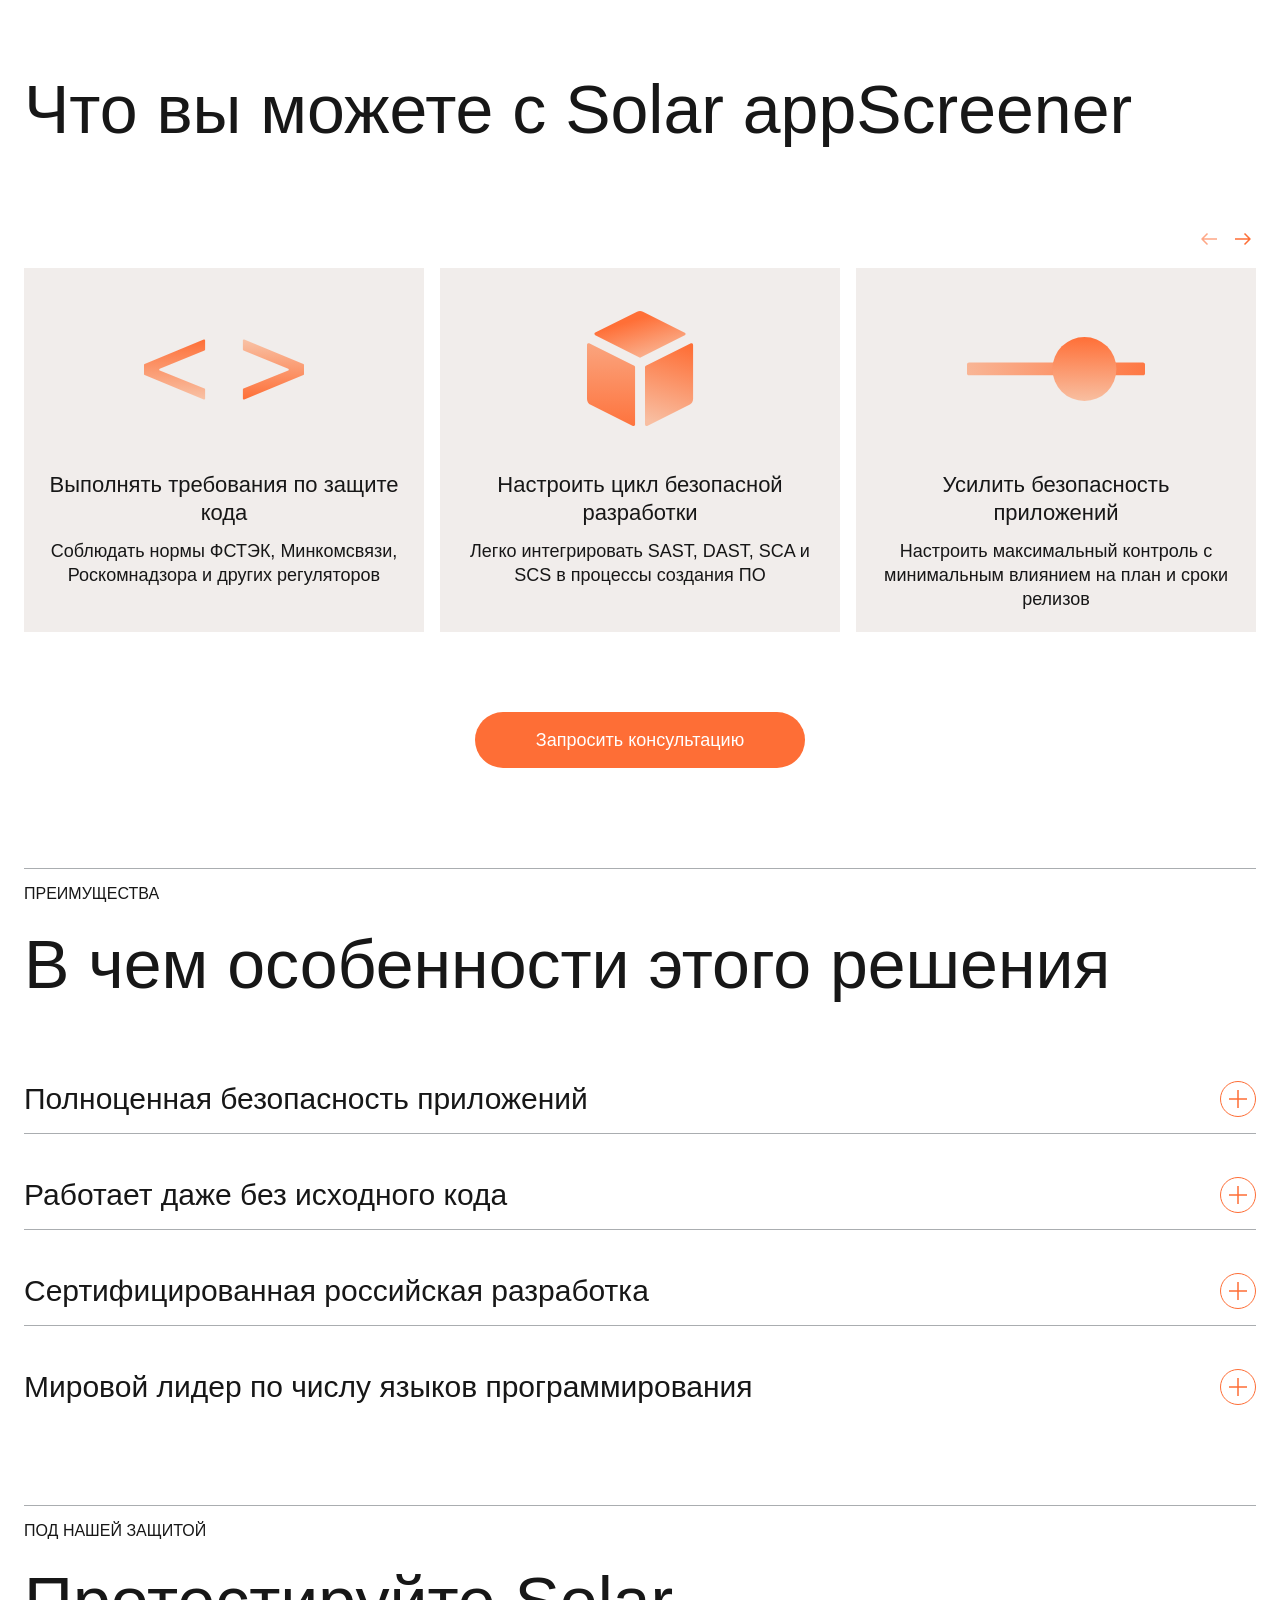
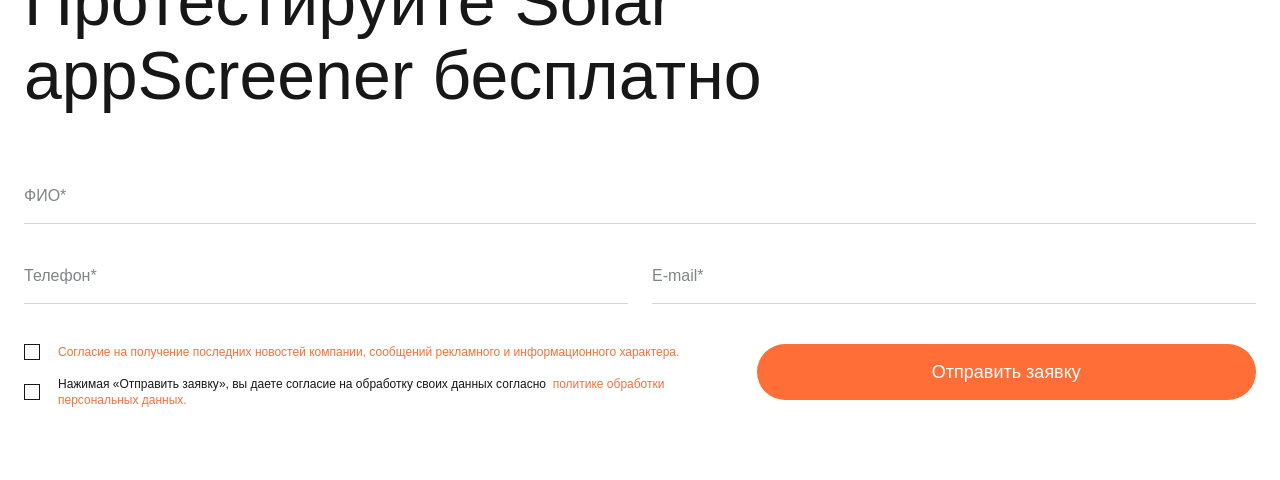
==== commit 95facc0d: "fix" ====
--- a/docs/index.html
+++ b/docs/index.html
@@ -1,4 +1,4 @@
-<!DOCTYPE html><html lang="ru"><head><title>test - Главная</title><meta name="description" content="test template"><meta charset="utf-8"><meta name="viewport" content="width=device-width, initial-scale=1.0"><meta http-equiv="X-UA-Compatible" content="ie=edge"><link rel="icon" type="image/png" href="./favicon/favicon-96x96.png" sizes="96x96"><link rel="icon" type="image/svg+xml" href="./favicon/favicon.svg"><link rel="shortcut icon" href="./favicon/favicon.ico"><link rel="apple-touch-icon" sizes="180x180" href="./favicon/apple-touch-icon.png"><meta name="format-detection" content="telephone=no"><meta name="format-detection" content="address=no"><script data-skip-moving="true">var ASSETS_PATH = './'
+<!DOCTYPE html><html lang="ru"><head><title>Solar - Главная</title><meta name="description" content="test template"><meta charset="utf-8"><meta name="viewport" content="width=device-width, initial-scale=1.0"><meta http-equiv="X-UA-Compatible" content="ie=edge"><link rel="icon" type="image/png" href="./favicon/favicon-96x96.png" sizes="96x96"><link rel="icon" type="image/svg+xml" href="./favicon/favicon.svg"><link rel="shortcut icon" href="./favicon/favicon.ico"><link rel="apple-touch-icon" sizes="180x180" href="./favicon/apple-touch-icon.png"><meta name="format-detection" content="telephone=no"><meta name="format-detection" content="address=no"><script data-skip-moving="true">var ASSETS_PATH = './'
 </script>  <script type="module" crossorigin src="./assets/main.js"></script>
   <link rel="stylesheet" crossorigin href="./assets/main.css">
 </head><body><noscript><div class="noscript">Для полноценной работы сайта, необходимо включить JavaScript!</div></noscript><script>(() => {
--- a/docs/assets/main.css
+++ b/docs/assets/main.css
@@ -464,7 +464,7 @@
 }
 .default-slider__btns {
   order: -1;
-  margin-left: auto;
+  margin: 1px 1px 1px auto;
   display: flex;
   align-items: center;
   gap: 0.625rem;
@@ -484,7 +484,7 @@
   height: 100%;
 }
 .default-slider__btn:focus {
-  outline: none;
+  outline: 1px solid var(--color-primary-400);
 }
 .default-slider__btn:focus-visible {
   color: var(--color-primary-400);
@@ -495,7 +495,7 @@
   }
 }
 .default-slider__btn:active, .default-slider__btn.is-active {
-  outline: none;
+  outline: 1px solid var(--color-primary-400);
   color: var(--color-primary-600);
 }
 .default-slider__btn:disabled, .default-slider__btn.is-disabled {
@@ -526,6 +526,12 @@
   cursor: not-allowed;
   filter: grayscale(100%);
   opacity: 0.5;
+}
+.base-checkbox__input:focus + .base-checkbox__label::before {
+  outline: 1px solid var(--color-primary-600);
+}
+.base-checkbox__input:active + .base-checkbox__label::before, .base-checkbox__input.is-active + .base-checkbox__label::before {
+  outline: 1px solid var(--color-primary-600);
 }
 .base-checkbox__input.error + .base-checkbox__label {
   color: var(--color-negative);
@@ -714,7 +720,7 @@
   cursor: pointer;
 }
 .btn:focus {
-  outline: none;
+  outline: 1px solid var(--color-primary-600);
 }
 .btn:focus-visible {
   background-color: var(--color-primary-400);
@@ -726,7 +732,7 @@
   }
 }
 .btn:active, .btn.is-active {
-  outline: none;
+  outline: 1px solid var(--color-primary-600);
   background-color: var(--color-primary-600);
 }
 .btn:disabled, .btn.is-disabled {
@@ -776,6 +782,9 @@
 }
 a:not([class]) {
   color: var(--color-primary-500);
+}
+a:not([class]):active, a:not([class]).is-active, a:not([class]):focus, a:not([class]):focus-visible {
+  outline: 1px solid var(--color-primary-600);
 }
 @media (hover: hover) {
   a:not([class]):hover {
@@ -1123,7 +1132,7 @@
   transform: rotate(45deg);
 }
 .faq__btn:focus {
-  outline: none;
+  outline: 1px solid var(--color-primary-600);
 }
 .faq__btn:focus-visible {
   color: var(--color-primary-600);
@@ -1133,7 +1142,7 @@
   cursor: pointer;
 }
 .faq__btn:active, .faq__btn.is-active {
-  outline: none;
+  outline: 1px solid var(--color-primary-600);
   color: var(--color-primary-600);
 }
 .faq__btn:disabled, .faq__btn.is-disabled {
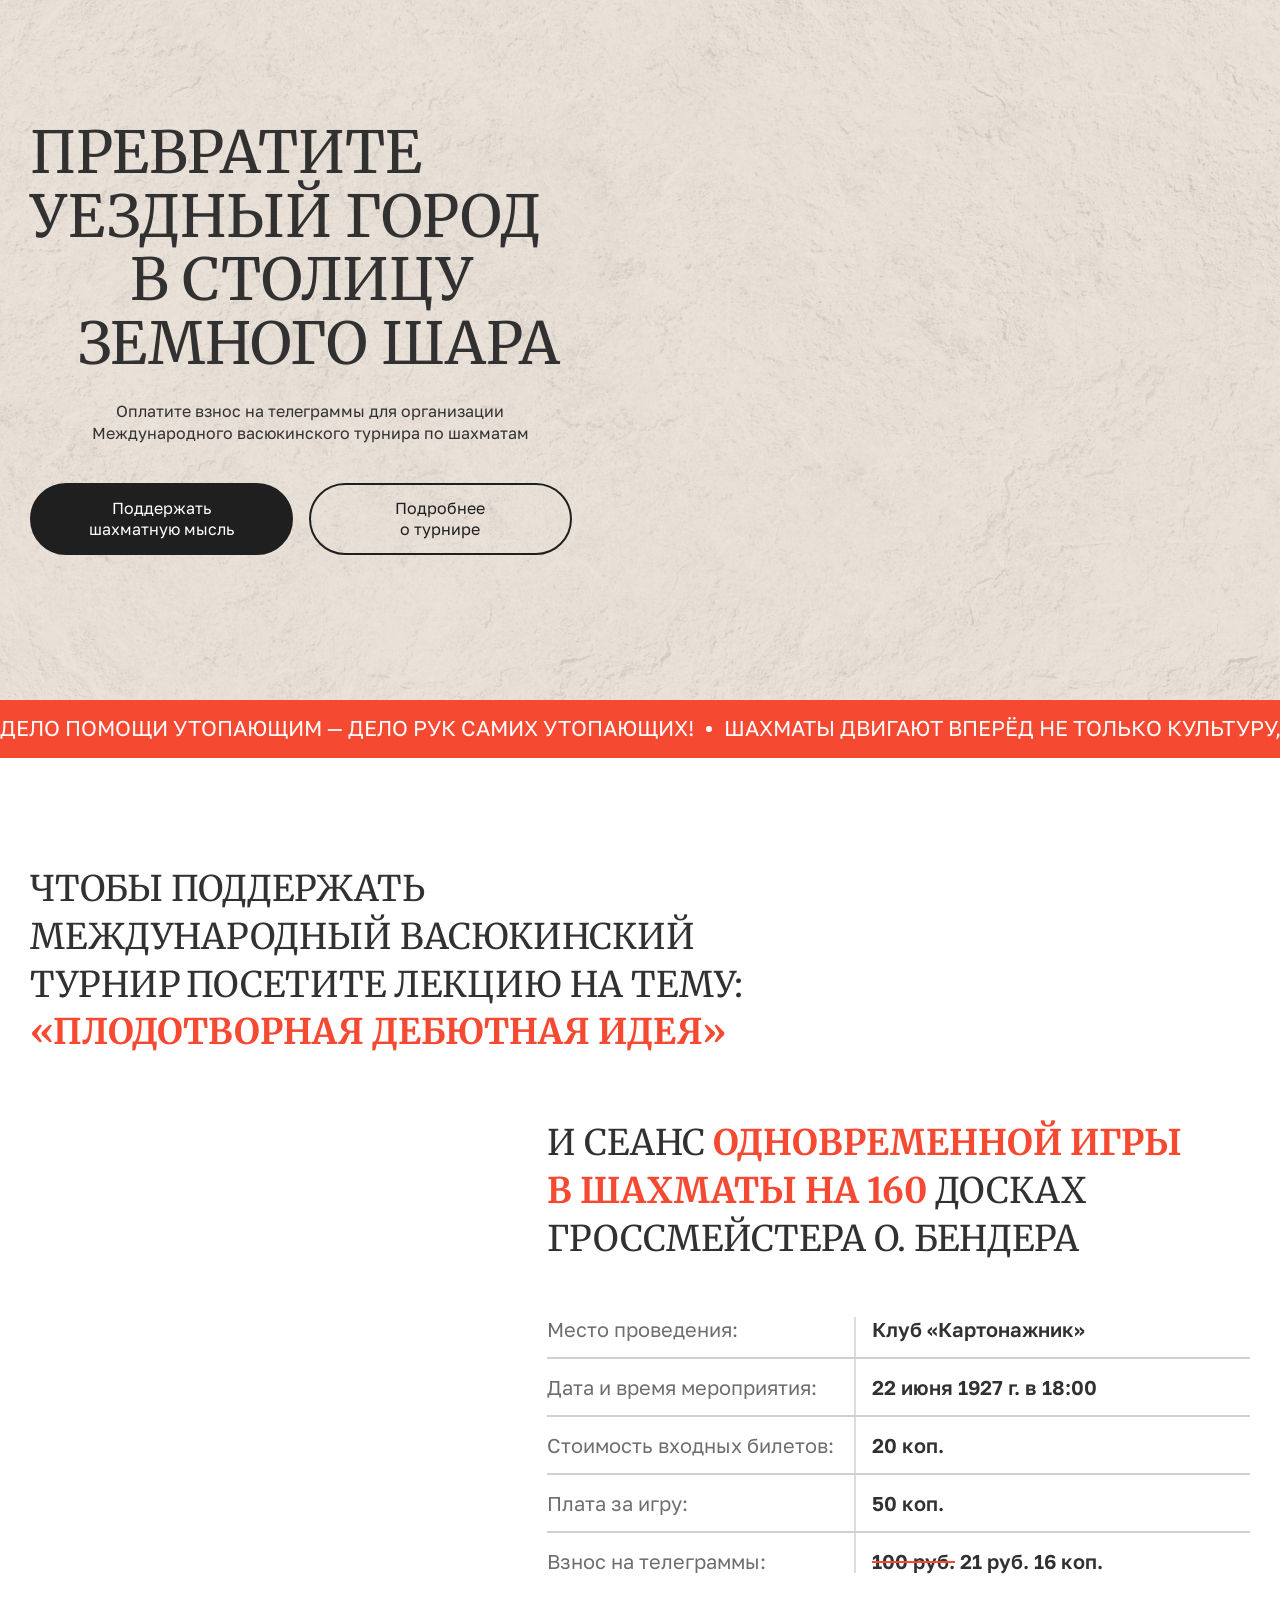
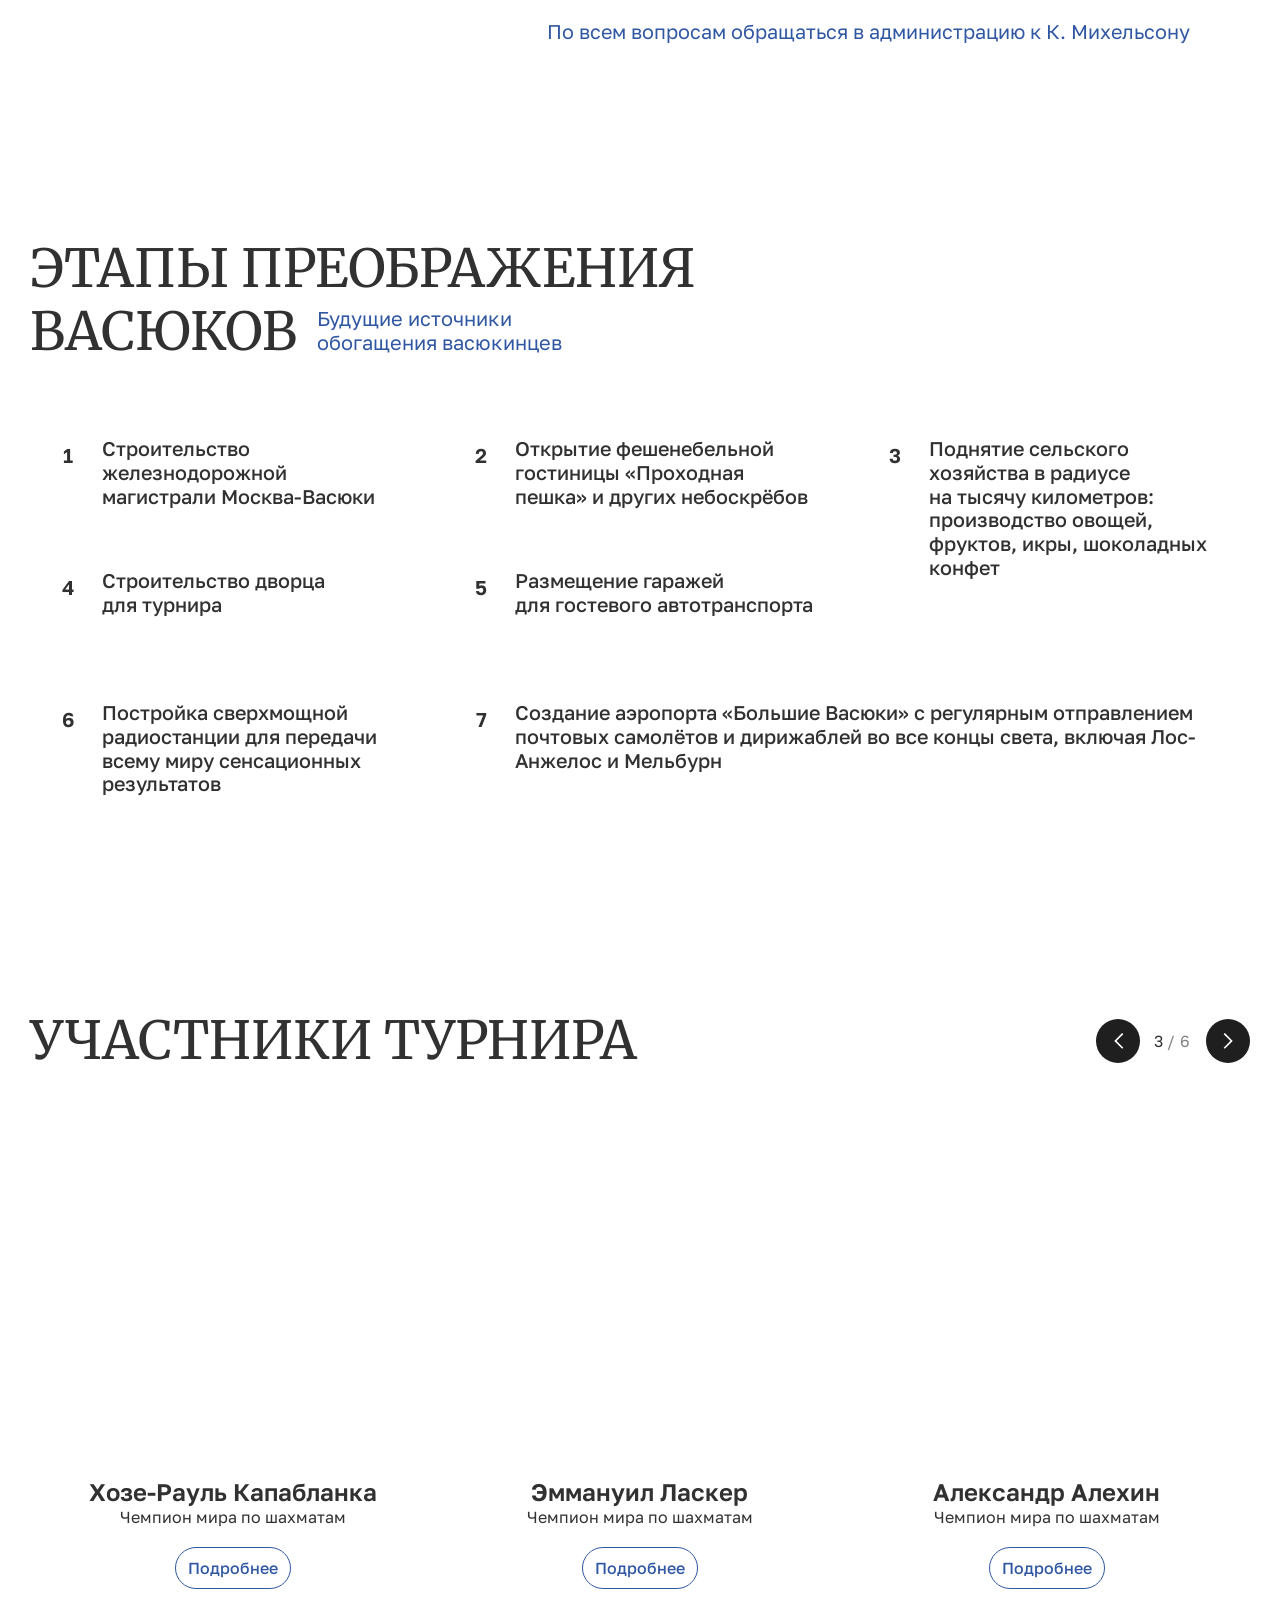
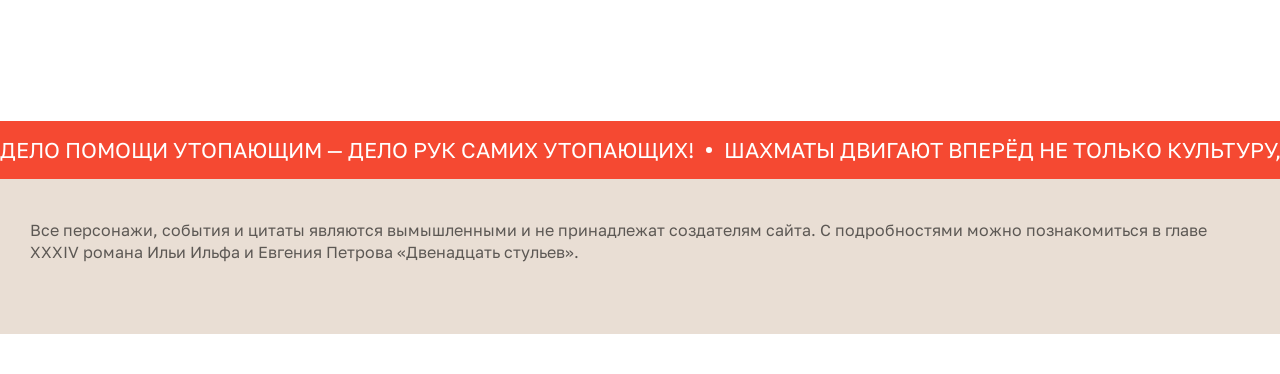
==== commit e524adea: "commit 1" ====
--- a/docs/index.html
+++ b/docs/index.html
@@ -1,4 +1,4 @@
-<!DOCTYPE html><html lang="ru"><head><title>Solar - Главная</title><meta name="description" content="test template"><meta charset="utf-8"><meta name="viewport" content="width=device-width, initial-scale=1.0"><meta http-equiv="X-UA-Compatible" content="ie=edge"><link rel="icon" type="image/png" href="./favicon/favicon-96x96.png" sizes="96x96"><link rel="icon" type="image/svg+xml" href="./favicon/favicon.svg"><link rel="shortcut icon" href="./favicon/favicon.ico"><link rel="apple-touch-icon" sizes="180x180" href="./favicon/apple-touch-icon.png"><meta name="format-detection" content="telephone=no"><meta name="format-detection" content="address=no"><script data-skip-moving="true">var ASSETS_PATH = './'
+<!DOCTYPE html><html lang="ru"><head><title>Yandex - Главная</title><meta name="description" content="test template"><meta charset="utf-8"><meta name="viewport" content="width=device-width, initial-scale=1.0"><meta http-equiv="X-UA-Compatible" content="ie=edge"><link rel="icon" type="image/png" href="./favicon/favicon-96x96.png" sizes="96x96"><link rel="icon" type="image/svg+xml" href="./favicon/favicon.svg"><link rel="shortcut icon" href="./favicon/favicon.ico"><link rel="apple-touch-icon" sizes="180x180" href="./favicon/apple-touch-icon.png"><meta name="format-detection" content="telephone=no"><meta name="format-detection" content="address=no"><script data-skip-moving="true">var ASSETS_PATH = './'
 </script>  <script type="module" crossorigin src="./assets/main.js"></script>
   <link rel="stylesheet" crossorigin href="./assets/main.css">
 </head><body><noscript><div class="noscript">Для полноценной работы сайта, необходимо включить JavaScript!</div></noscript><script>(() => {
@@ -11,97 +11,4 @@
     div.innerHTML = xhr.responseText;
     document.body.insertBefore(div, document.body.childNodes[0]);
   }
-})();</script><div class="layout"><main class="page"><section class="section fadeInRight"><div class="wrapper"><div class="title-block"><p class="title-block__info title title--h1">Что вы можете с Solar appScreener</p></div><div class="section__content swiper default-slider" data-carousel="default-slider"><div class="swiper-wrapper"><div class="swiper-slide"><article class="card default-slider__card"><div class="card__img"><svg width="210" height="155" viewBox="0 0 210 155" fill="none" xmlns="http://www.w3.org/2000/svg">
-<path class="card-path" id="card-1_left" d="M86.1111 57.577C86.1111 57.9842 85.8642 58.3507 85.4868 58.5037L40.7811 76.6288C39.9488 76.9663 39.9488 78.1448 40.7812 78.4823L85.4868 96.6074C85.8642 96.7604 86.1111 97.127 86.1111 97.5342V106.614C86.1111 107.327 85.3868 107.811 84.7284 107.538L25.6173 83.053C25.2436 82.8982 25 82.5336 25 82.1291V72.982C25 72.5775 25.2436 72.2129 25.6173 72.0581L84.7284 47.5727C85.3869 47.3 86.1111 47.7839 86.1111 48.4966V57.577Z" fill="url(#paint0_linear_39_43)"/>
-<path class="card-path" id="card-1_right" d="M123.889 97.5341C123.889 97.1269 124.136 96.7604 124.513 96.6074L169.219 78.4823C170.051 78.1448 170.051 76.9663 169.219 76.6288L124.513 58.5037C124.136 58.3507 123.889 57.9841 123.889 57.5769L123.889 48.4966C123.889 47.7839 124.613 47.3 125.272 47.5727L184.383 72.0581C184.756 72.2129 185 72.5775 185 72.9819L185 82.1291C185 82.5336 184.756 82.8982 184.383 83.053L125.272 107.538C124.613 107.811 123.889 107.327 123.889 106.614L123.889 97.5341Z" fill="url(#paint1_linear_39_43)"/>
-<defs>
-<linearGradient id="paint0_linear_39_43" x1="55.5556" y1="47" x2="55.5556" y2="108.111" gradientUnits="userSpaceOnUse">
-<stop stop-color="#FE6E36"/>
-<stop offset="1" stop-color="#F8C3A7"/>
-</linearGradient>
-<linearGradient id="paint1_linear_39_43" x1="154.444" y1="108.111" x2="154.444" y2="47" gradientUnits="userSpaceOnUse">
-<stop stop-color="#FE6E36"/>
-<stop offset="1" stop-color="#F8C3A7"/>
-</linearGradient>
-</defs>
-</svg></div><h3 class="card__title">Выполнять требования по защите кода</h3><p class="card__text">Соблюдать нормы ФСТЭК, Минкомсвязи, Роскомнадзора и других регуляторов</p></article></div><div class="swiper-slide"><article class="card default-slider__card"><div class="card__img"><svg width="210" height="155" viewBox="0 0 210 155" fill="none" xmlns="http://www.w3.org/2000/svg">
-<path class="card-path" id="card-2_top" d="M105.028 65.6572C105.034 65.6512 105.033 65.6411 105.025 65.6374L60.2519 43.2508C59.146 42.6978 59.1465 41.1194 60.2527 40.5671L102.057 19.6962C103.913 18.7679 106.101 18.7679 107.958 19.6962L149.768 40.6322C150.872 41.1855 150.872 42.7625 149.767 43.3151L105.043 65.6771C105.03 65.6834 105.018 65.6672 105.028 65.6572Z" fill="url(#gradient0_linear_39_116)"/>
-<path class="card-path" id="card-2_right" d="M158.085 106.887V52.6887C158.085 51.574 156.912 50.8487 155.915 51.3467L110.845 73.8509C110.336 74.1049 110.015 74.6245 110.015 75.1929V132.573C110.015 133.688 111.188 134.413 112.185 133.915L154.439 112.788C156.693 111.661 158.085 109.34 158.085 106.887Z" fill="url(#gradient1_linear_39_116)"/>
-<path class="card-path" id="card-2_left" d="M52 106.887C52 109.407 53.3924 111.727 55.6467 112.788L97.8998 133.915C98.8971 134.413 100.071 133.688 100.071 132.573V75.1929C100.071 74.6245 99.7493 74.1049 99.2407 73.8509L54.1701 51.3467C53.1728 50.8487 52 51.574 52 52.6887V106.887Z" fill="url(#gradient2_linear_39_116)"/>
-<defs>
-<linearGradient id="gradient0_linear_39_116" x1="89.8867" y1="30.7874" x2="104.2" y2="78.7791" gradientUnits="userSpaceOnUse">
-<stop stop-color="#FF6F37"/>
-<stop offset="1" stop-color="#F8C3A7"/>
-</linearGradient>
-<linearGradient id="gradient1_linear_39_116" x1="158.085" y1="56.8882" x2="134.05" y2="135" gradientUnits="userSpaceOnUse">
-<stop stop-color="#FE7038"/>
-<stop offset="1" stop-color="#F8BEA1"/>
-</linearGradient>
-<linearGradient id="gradient2_linear_39_116" x1="76.0353" y1="50.2632" x2="76.0353" y2="135" gradientUnits="userSpaceOnUse">
-<stop stop-color="#FAA57F"/>
-<stop offset="1" stop-color="#FE733D"/>
-</linearGradient>
-</defs>
-</svg></div><h3 class="card__title">Настроить цикл безопасной разработки</h3><p class="card__text">Легко интегрировать SAST, DAST, SCA и SCS в процессы создания ПО</p></article></div><div class="swiper-slide"><article class="card default-slider__card"><div class="card__img"><svg width="210" height="155" viewBox="0 0 210 155" fill="none" xmlns="http://www.w3.org/2000/svg">
-<path d="M194 76.9993C194 78.6833 194 80.2283 194 81.3755C194 82.4801 193.105 83.3743 192 83.3743H137.454H72.546H18C16.8954 83.3743 16 82.4801 16 81.3755C16 80.2283 16 78.6833 16 76.9993C16 75.3152 16.0001 73.77 16.0002 72.6228C16.0003 71.5183 16.8956 70.6243 18.0001 70.6243H72.546C88.6902 70.6243 137.454 70.6243 137.454 70.6243H192C193.105 70.6243 194 71.5185 194 72.623C194 73.7702 194 75.3153 194 76.9993Z" fill="url(#paint0_linear_39_125)"/>
-<circle class="card-path" id="card-3_circle" cx="133.429" cy="77" r="32" fill="url(#paint1_linear_39_125)"/>
-<defs>
-<linearGradient id="paint0_linear_39_125" x1="193.632" y1="71.1228" x2="-0.980543" y2="82.8779" gradientUnits="userSpaceOnUse">
-<stop stop-color="#FE7844"/>
-<stop offset="1" stop-color="#F8BB9D"/>
-</linearGradient>
-<linearGradient id="paint1_linear_39_125" x1="133.429" y1="45" x2="133.429" y2="109" gradientUnits="userSpaceOnUse">
-<stop stop-color="#FF6F37"/>
-<stop offset="1" stop-color="#F8BFA1"/>
-</linearGradient>
-</defs>
-</svg></div><h3 class="card__title">Усилить безопасность приложений</h3><p class="card__text">Настроить максимальный контроль с минимальным влиянием на план и сроки релизов</p></article></div><div class="swiper-slide"><article class="card default-slider__card"><div class="card__img"><svg width="210" height="155" viewBox="0 0 210 155" fill="none" xmlns="http://www.w3.org/2000/svg">
-<path id="card-4_arrow" d="M188.377 136.552C189.12 136.751 189.8 136.071 189.601 135.327L180.814 102.51C180.614 101.766 179.685 101.517 179.14 102.062L172.259 108.943C171.868 109.334 171.235 109.334 170.845 108.943L111.938 50.0278C111.548 49.6372 110.915 49.6372 110.524 50.0277L81.9791 78.5728C81.5886 78.9633 80.9554 78.9633 80.5648 78.5727L19.0019 17.0003C19.0017 17.0001 19.0014 17 19.0011 17C19.0005 17 19 17.0005 19 17.0011L19.0015 34.29C19.0016 34.5552 19.1069 34.8095 19.2944 34.997L80.5648 96.2674C80.9554 96.6579 81.5885 96.6579 81.9791 96.2674L110.524 67.7223C110.915 67.3318 111.548 67.3318 111.938 67.7224L162.002 117.795C162.393 118.186 162.393 118.819 162.002 119.209L155.12 126.091C154.576 126.636 154.825 127.565 155.569 127.764L188.377 136.552Z" fill="url(#paint0_linear_39_487)"/>
-<defs>
-<linearGradient id="paint0_linear_39_487" x1="181.511" y1="137.449" x2="6.57268" y2="29.4273" gradientUnits="userSpaceOnUse">
-<stop stop-color="#FE6E36"/>
-<stop offset="1" stop-color="#FE6E36" stop-opacity="0"/>
-</linearGradient>
-</defs>
-</svg></div><h3 class="card__title">Снизить риски ИБ</h3><p class="card__text">Предотвращать инциденты, связанные с уязвимостями в коде</p></article></div><div class="swiper-slide"><article class="card default-slider__card"><div class="card__img"><svg width="210" height="155" viewBox="0 0 210 155" fill="none" xmlns="http://www.w3.org/2000/svg">
-<path id="card-5_top" d="M102.537 5.5312C103.731 3.8184 106.266 3.8184 107.459 5.5312L130.918 39.189C132.305 41.1779 130.881 43.9044 128.457 43.9044H81.5394C79.1151 43.9044 77.692 41.1779 79.0783 39.189L102.537 5.5312Z" fill="url(#paint0_linear_39_344)"/>
-<path id="card-5_down" d="M107.463 150.469C106.269 152.182 103.734 152.182 102.541 150.469L79.0817 116.811C77.6955 114.822 79.1186 112.096 81.5429 112.096L128.461 112.096C130.885 112.096 132.308 114.822 130.922 116.811L107.463 150.469Z" fill="url(#paint1_linear_39_344)"/>
-<path id="card-5_right" d="M177.469 75.5392C179.182 76.733 179.182 79.2677 177.469 80.4615L143.811 103.92C141.822 105.307 139.096 103.883 139.096 101.459L139.096 54.5415C139.096 52.1172 141.822 50.6941 143.811 52.0803L177.469 75.5392Z" fill="url(#paint2_linear_39_344)"/>
-<path id="card-5_left" d="M32.5312 80.4608C30.8184 79.267 30.8184 76.7323 32.5312 75.5385L66.189 52.0796C68.1779 50.6934 70.9044 52.1165 70.9044 54.5408L70.9044 101.458C70.9044 103.883 68.1779 105.306 66.189 103.92L32.5312 80.4608Z" fill="url(#paint3_linear_39_344)"/>
-<ellipse cx="105.245" cy="78.2445" rx="15.6399" ry="15.6399" fill="url(#paint4_linear_39_344)"/>
-<defs>
-<linearGradient id="paint0_linear_39_344" x1="104.998" y1="2" x2="104.998" y2="57.8725" gradientUnits="userSpaceOnUse">
-<stop stop-color="#FE6E36"/>
-<stop offset="1" stop-color="#FE6E36" stop-opacity="0"/>
-</linearGradient>
-<linearGradient id="paint1_linear_39_344" x1="105.002" y1="154" x2="105.002" y2="98.1275" gradientUnits="userSpaceOnUse">
-<stop stop-color="#FE6E36"/>
-<stop offset="1" stop-color="#FE6E36" stop-opacity="0"/>
-</linearGradient>
-<linearGradient id="paint2_linear_39_344" x1="181" y1="78.0004" x2="125.127" y2="78.0004" gradientUnits="userSpaceOnUse">
-<stop stop-color="#FE6E36"/>
-<stop offset="1" stop-color="#FE6E36" stop-opacity="0"/>
-</linearGradient>
-<linearGradient id="paint3_linear_39_344" x1="29" y1="77.9996" x2="84.8725" y2="77.9996" gradientUnits="userSpaceOnUse">
-<stop stop-color="#FE6E36"/>
-<stop offset="1" stop-color="#FE6E36" stop-opacity="0"/>
-</linearGradient>
-<linearGradient id="paint4_linear_39_344" x1="105.245" y1="62.6046" x2="105.245" y2="93.8844" gradientUnits="userSpaceOnUse">
-<stop stop-color="#FE6E36"/>
-<stop offset="1" stop-color="#FE6E36" stop-opacity="0"/>
-</linearGradient>
-</defs>
-</svg></div><h3 class="card__title">Контролировать аутсорсинг разработки</h3><p class="card__text">Следить за ходом работы подрядчиков и проверять унаследованное ПО без привлечения разработчиков</p></article></div><div class="swiper-slide"><article class="card default-slider__card"><div class="card__img"><svg width="210" height="155" viewBox="0 0 210 155" fill="none" xmlns="http://www.w3.org/2000/svg">
-<path  id="card-6" fill-rule="evenodd" clip-rule="evenodd" d="M77.3991 108.286C77.4036 108.291 77.4112 108.287 77.4109 108.281L72.7145 11.9513C72.6885 11.4186 72.249 11 71.7156 11H69.3137C68.7804 11 68.3409 11.4186 68.3149 11.9513L63.6422 107.793C63.6267 108.111 63.4589 108.401 63.2002 108.587C60.0628 110.843 58 114.48 58 118.629C58 125.495 63.6176 131 70.4835 131C76.569 131 81.6661 126.653 82.7631 120.883C82.7743 120.824 82.7797 120.764 82.7797 120.703V116.492C82.7797 116.432 82.7743 116.372 82.7631 116.314C82.1253 112.973 80.1616 110.117 77.4078 108.276C77.4008 108.271 77.3932 108.281 77.3991 108.286Z" fill="url(#paint0_linear_39_262)"/>
-<path d="M169.063 120.655H71.6323C71.08 120.655 70.6323 120.207 70.6323 119.655V117.263C70.6323 116.711 71.08 116.263 71.6323 116.263H169.063C169.615 116.263 170.063 116.711 170.063 117.263V119.655C170.063 120.207 169.615 120.655 169.063 120.655Z" fill="url(#paint1_linear_39_262)"/>
-<defs>
-<linearGradient id="paint0_linear_39_262" x1="70.6316" y1="147.842" x2="70.6316" y2="-36.3684" gradientUnits="userSpaceOnUse">
-<stop stop-color="#FE6E36"/>
-<stop offset="1" stop-color="#F1EDEB"/>
-</linearGradient>
-<linearGradient id="paint1_linear_39_262" x1="76.9481" y1="120.474" x2="172.738" y2="120.474" gradientUnits="userSpaceOnUse">
-<stop stop-color="#FC8253"/>
-<stop offset="1" stop-color="#F3D6CA"/>
-</linearGradient>
-</defs>
-</svg></div><h3 class="card__title">Ускорить вывод продукта на рынок</h3><p class="card__text">Анализ безопасности кода на каждом этапе способствует сокращению сроков вывода ПО на рынок</p></article></div></div><div class="default-slider__btns"><button class="default-slider__btn" type="button" data-swiper-prev="default-slider"><svg class="icn default-slider__btn-svg" width="24" height="24" aria-hidden="true" role="img" focusable="false"><use href="#arrow-left"></use></svg></button><button class="default-slider__btn" type="button" data-swiper-next="default-slider"><svg class="icn default-slider__btn-svg" width="24" height="24" aria-hidden="true" role="img" focusable="false"><use href="#arrow-right"></use></svg></button></div></div><a class="section__btn-order btn btn--color-primary" href="#order-form"><span class="btn__text">Запросить консультацию</span></a></div></section><section class="section fadeInLeft"><div class="wrapper"><div class="title-block title-block--top-b"><h2 class="title-block__title">ПРЕИМУЩЕСТВА</h2><p class="title-block__info title title--h1">В чем особенности этого решения</p></div><div class="section__content"><article class="faq" data-dropdown><div class="faq__head"><h3 class="faq__title title title--h3">Полноценная безопасность приложений</h3><button class="faq__btn" type="button"><svg class="icn faq__svg" width="24" height="24" aria-hidden="true" role="img" focusable="false"><use href="#plus"></use></svg></button></div><div class="faq__content"><div class="faq__content-box"><p>Всесторонний контроль безопасности ПО основными видами анализа кода (SAST, DAST, SCA, SCS) в одном решении</p></div></div></article><article class="faq" data-dropdown><div class="faq__head"><h3 class="faq__title title title--h3">Работает даже без исходного кода</h3><button class="faq__btn" type="button"><svg class="icn faq__svg" width="24" height="24" aria-hidden="true" role="img" focusable="false"><use href="#plus"></use></svg></button></div><div class="faq__content"><div class="faq__content-box"><p>Возможность анализа бинарного кода, проверки мобильных приложений по ссылке в App Store или Google Play и готовых веб-приложений</p></div></div></article><article class="faq" data-dropdown><div class="faq__head"><h3 class="faq__title title title--h3">Сертифицированная российская разработка</h3><button class="faq__btn" type="button"><svg class="icn faq__svg" width="24" height="24" aria-hidden="true" role="img" focusable="false"><use href="#plus"></use></svg></button></div><div class="faq__content"><div class="faq__content-box"><p>Solar appScreener cертифицирован ФСТЭК России, внесен в Единый реестр отечественного ПО, соответствует требованиям ОУД4 и подходит для импортозамещения.</p></div></div></article><article class="faq" data-dropdown><div class="faq__head"><h3 class="faq__title title title--h3">Мировой лидер по числу языков программирования</h3><button class="faq__btn" type="button"><svg class="icn faq__svg" width="24" height="24" aria-hidden="true" role="img" focusable="false"><use href="#plus"></use></svg></button></div><div class="faq__content"><div class="faq__content-box"><p>Поддержка 36 языков программирования, 10 форматов исполняемых файлов и программ-полиглотов</p></div></div></article></div></div></section><section class="section fadeInRight"><div class="wrapper"><div class="title-block title-block--top-b title-block--margin"><h2 class="title-block__title">ПОД НАШЕЙ ЗАЩИТОЙ</h2><p class="title-block__info title title--h1">Протестируйте Solar appScreener бесплатно</p></div><div class="section__content"><form class="form" action="#" data-form novalidate id="order-form"><div class="form__grid"><div class="form__elem"><div class="base-input"><input class="base-input__input" type="text" name="input-name" placeholder=" " autocomplete="on" required maxlength="50" id="input-name"><label class="base-input__label" for="input-name"><span class="base-input__label-text">ФИО*</span></label><button class="base-input__clear" type="button"><svg class="icn base-input__clear-svg" width="24" height="24" aria-hidden="true" role="img" focusable="false"><use href="#close"></use></svg></button><div class="base-input__error">Error</div></div></div><div class="form__elem form__elem--6"><div class="base-input"><input class="base-input__input js-tel" type="text" name="input-phone" placeholder=" " autocomplete="on" required id="input-phone"><label class="base-input__label" for="input-phone"><span class="base-input__label-text">Телефон*</span></label><button class="base-input__clear" type="button"><svg class="icn base-input__clear-svg" width="24" height="24" aria-hidden="true" role="img" focusable="false"><use href="#close"></use></svg></button><div class="base-input__error">Error</div></div></div><div class="form__elem form__elem--6"><div class="base-input"><input class="base-input__input" type="text" name="input-email" placeholder=" " autocomplete="on" required maxlength="20" id="input-email"><label class="base-input__label" for="input-email"><span class="base-input__label-text">E-mail*</span></label><button class="base-input__clear" type="button"><svg class="icn base-input__clear-svg" width="24" height="24" aria-hidden="true" role="img" focusable="false"><use href="#close"></use></svg></button><div class="base-input__error">Error</div></div></div><div class="form__info"><div class="base-checkbox"><input class="base-checkbox__input" type="checkbox" name="checkbox-agree" required id="checkbox-agree"><label class="base-checkbox__label" for="checkbox-agree"><span class="base-checkbox__label-text"><a href="#">Согласие на получение последних новостей компании, сообщений рекламного и информационного характера.</a></span></label></div><div class="base-checkbox"><input class="base-checkbox__input" type="checkbox" name="checkbox-politic" required id="checkbox-politic"><label class="base-checkbox__label" for="checkbox-politic"><span class="base-checkbox__label-text">Нажимая «Отправить заявку», вы даете согласие на обработку своих данных согласно <a href="#">&nbsp;политике обработки персональных данных.</a></span></label></div></div><button class="form__btn btn btn--color-primary" type="submit"><span class="btn__text">Отправить заявку</span></button></div><div class="form__response" data-response></div></form></div></div></section></main></div></body></html>+})();</script><div class="layout"><header class="main-header"><div class="wrapper"><nav class="main-header__nav"><a class="main-header__logo" href="http://" title="Клуб четырех коней"><img class="main-header__img" src="img/logo/logo.svg" alt="логотип - Клуб четырех коней" draggable="false"></a></nav></div></header><main class="page"><section class="hero-section"><div class="hero-section__bg" style="background-image: url(./img/hero/hero-bg.png);"></div><div class="wrapper hero-section__wrapper"><div class="hero-section__content"><h1 class="hero-section__title title title--h1">Превратите уездный город <span>в столицу</span> <span>земного шара</span></h1><div class="hero-section__text"><p><span>Оплатите взнос на телеграммы для организации</span> <span>Международного васюкинского турнира по шахматам</span></p></div><div class="hero-section__btns"><a class="btn hero-section__btn" href="#anchor-1"><span>Поддержать шахматную мысль</span></a><a class="btn btn--color-transparent hero-section__btn" href="#anchor-2"><span>Подробнее о турнире</span></a></div></div><picture class="hero-section__picture"><!-- Генерируем WEBP-альтернативу ДЛЯ ТЕКУЩЕГО адаптивного источника--><source type="image/webp" media="(max-width:960px)" srcset="img/hero/hero-mob.webp, img/hero/hero-mob@2x.webp 2x"><!-- Генерируем исходный формат (png/jpg) ДЛЯ ТЕКУЩЕГО адаптивного источника--><source type="image/png" media="(max-width:960px)" srcset="img/hero/hero-mob.png, img/hero/hero-mob@2x.png 2x"><source type="image/webp" srcset="img/hero/hero.webp, img/hero/hero@2x.webp 2x"><img src="img/hero/hero.webp" srcset="img/hero/hero@2x.webp 2x" alt="Шахматная доска, город, солнце" loading="lazy" onerror="this.onerror=null;this.src='img/hero/hero.webp';"></picture></div></section><div class="marquee"><div class="marquee__inner"><div class="marquee__box"><span>Дело помощи утопающим — дело рук самих утопающих!</span><span>Шахматы двигают вперёд не только культуру, но и экономику!</span><span>Лёд тронулся, господа присяжные заседатели!</span></div><div class="marquee__box" aria-hidden="true"><span>Дело помощи утопающим — дело рук самих утопающих!</span><span>Шахматы двигают вперёд не только культуру, но и экономику!</span><span>Лёд тронулся, господа присяжные заседатели!</span></div><div class="marquee__box" aria-hidden="true"><span>Дело помощи утопающим — дело рук самих утопающих!</span><span>Шахматы двигают вперёд не только культуру, но и экономику!</span><span>Лёд тронулся, господа присяжные заседатели!</span></div></div></div><section class="info-section base-section"><div class="wrapper info-section__wrapper"><div class="info-section__head" id="anchor-2"><h2 class="title title--h3 info-section__main-title">Чтобы поддержать Международный васюкинский турнир посетите лекцию на тему: «Плодотворная дебютная идея» и Сеанс одновременной игры в шахматы на 160 досках гроссмейстера О. Бендера</h2><div class="info-section__head-titles"><div class="info-section__head-title title title--h3" aria-hidden="true">Чтобы поддержать <br> Международный васюкинский турнир</div><div class="info-section__head-title info-section__head-title--second title title--h3" aria-hidden="true">посетите лекцию на тему:<span> «Плодотворная дебютная идея»</span></div></div><picture class="info-section__mask-picture"><source type="image/webp" srcset="img/content/info-head.webp, img/content/info-head@2x.webp 2x"><img src="img/content/info-head.webp" srcset="img/content/info-head@2x.webp 2x" alt="люди играют в шахматы" loading="lazy" onerror="this.onerror=null;this.src='';"></picture></div><div class="info-section__body"><picture class="info-section__picture"><source type="image/webp" srcset="img/content/info.webp, img/content/info@2x.webp 2x"><img src="img/content/info.webp" srcset="img/content/info@2x.webp 2x" alt="люди играют в шахматы" loading="lazy" onerror="this.onerror=null;this.src='';"></picture><div class="info-section__box"><div class="info-section__title title title--h3" aria-hidden="true">и Сеанс<span> одновременной игры в шахматы на 160</span> досках гроссмейстера О. Бендера</div><dl class="info-section__list info-list"><div class="info-list__box"><dt class="info-list__dt">Место проведения:</dt><dd class="info-list__dd">Клуб «Картонажник»</dd></div><div class="info-list__box"><dt class="info-list__dt">Дата и время мероприятия:</dt><dd class="info-list__dd">22 июня 1927 г. в 18:00</dd></div><div class="info-list__box"><dt class="info-list__dt">Стоимость входных билетов:</dt><dd class="info-list__dd">20 коп.</dd></div><div class="info-list__box"><dt class="info-list__dt">Плата за игру:</dt><dd class="info-list__dd">50 коп.</dd></div><div class="info-list__box"><dt class="info-list__dt">Взнос на телеграммы:</dt><dd class="info-list__dd"><span>100 руб.</span> 21 руб. 16 коп.</dd></div></dl><div class="info-section__text">По всем вопросам обращаться в администрацию к К. Михельсону</div></div></div></div></section><section class="steps-section base-section"><div class="wrapper steps-section__wrapper"><div class="steps-section__head" id="anchor-1"><h2 class="steps-section__title title title--h2">Этапы преображения Васюков</h2><span class="steps-section__title-sub">Будущие источники обогащения васюкинцев</span></div><div class="steps-section__grid stages-slider"><ol class="stages-slider__track steps-section__list"><div class="steps-section__slide steps-section__dobl"><li class="steps-section__elem"><span>Строительство железнодорожной магистрали Москва-Васюки</span></li><li class="steps-section__elem"><span>Открытие фешенебельной гостиницы «Проходная пешка» и других небоскрёбов</span></li></div><li class="steps-section__elem steps-section__slide"><span>Поднятие сельского хозяйства в радиусе на тысячу километров: производство овощей, фруктов, икры, шоколадных конфет</span></li><div class="steps-section__slide steps-section__dobl"><li class="steps-section__elem"><span>Строительство дворца для турнира</span></li><li class="steps-section__elem"><span>Размещение гаражей для гостевого автотранспорта</span></li></div><li class="steps-section__elem steps-section__slide"><span>Постройка сверхмощной радиостанции для передачи всему миру сенсационных результатов</span></li><li class="steps-section__elem steps-section__slide"><span>Создание аэропорта «Большие Васюки» с регулярным отправлением почтовых самолётов и дирижаблей во все концы света, включая Лос-Анжелос и Мельбурн</span></li></ol><div class="stages-slider__controls"><button class="stages-slider__btn stages-slider__btn--prev btn-icon btn-icon--rotate" type="button" disabled><svg class="icn btn-icon__svg" width="16" height="16" aria-hidden="true" role="img" focusable="false"><use href="#arrow-slider"></use></svg></button><div class="stages-slider__dots"></div><button class="stages-slider__btn stages-slider__btn--next btn-icon" type="button"><svg class="icn btn-icon__svg" width="16" height="16" aria-hidden="true" role="img" focusable="false"><use href="#arrow-slider"></use></svg></button></div></div></div></section><section class="team-section base-section"><div class="wrapper team-section__wrapper"><div class="team-section__head"><h2 class="team-section__title title title--h2">Участники турнира</h2><div class="team-section__btns"><button class="team-section__btn btn-icon btn-icon--rotate team-section__btn--prev" type="button"><svg class="icn btn-icon__svg" width="16" height="16" aria-hidden="true" role="img" focusable="false"><use href="#arrow-slider"></use></svg></button><div class="team-section__count"><span class="team-section__count-current">3</span><span class="team-section__count-separator"> /</span><span class="team-section__count-total"> 6</span></div><button class="team-section__btn btn-icon team-section__btn--next" type="button"><svg class="icn btn-icon__svg" width="16" height="16" aria-hidden="true" role="img" focusable="false"><use href="#arrow-slider"></use></svg></button></div></div><div class="team-section__slider-wrap"><div class="team-section__viewport"><div class="team-section__track"><aside class="team-section__slide team-card"><picture class="team-card__img"><source type="image/webp" srcset="img/team/team.webp, img/team/team@2x.webp 2x"><img src="img/team/team.png" srcset="img/team/team@2x.png 2x" alt="силуэт человека" loading="lazy" onerror="this.onerror=null;this.src='img/team/team.png';"></picture><div class="team-card__content"><h3 class="team-card__name">Хозе-Рауль Капабланка</h3><div class="team-card__info">Чемпион мира по шахматам</div></div><button class="team-card__btn btn-mini" type="button">Подробнее</button></aside><aside class="team-section__slide team-card"><picture class="team-card__img"><source type="image/webp" srcset="img/team/team.webp, img/team/team@2x.webp 2x"><img src="img/team/team.png" srcset="img/team/team@2x.png 2x" alt="силуэт человека" loading="lazy" onerror="this.onerror=null;this.src='img/team/team.png';"></picture><div class="team-card__content"><h3 class="team-card__name">Эммануил Ласкер</h3><div class="team-card__info">Чемпион мира по шахматам</div></div><button class="team-card__btn btn-mini" type="button">Подробнее</button></aside><aside class="team-section__slide team-card"><picture class="team-card__img"><source type="image/webp" srcset="img/team/team.webp, img/team/team@2x.webp 2x"><img src="img/team/team.png" srcset="img/team/team@2x.png 2x" alt="силуэт человека" loading="lazy" onerror="this.onerror=null;this.src='img/team/team.png';"></picture><div class="team-card__content"><h3 class="team-card__name">Александр Алехин</h3><div class="team-card__info">Чемпион мира по шахматам</div></div><button class="team-card__btn btn-mini" type="button">Подробнее</button></aside><aside class="team-section__slide team-card"><picture class="team-card__img"><source type="image/webp" srcset="img/team/team.webp, img/team/team@2x.webp 2x"><img src="img/team/team.png" srcset="img/team/team@2x.png 2x" alt="силуэт человека" loading="lazy" onerror="this.onerror=null;this.src='img/team/team.png';"></picture><div class="team-card__content"><h3 class="team-card__name">Арон Нимцович</h3><div class="team-card__info">Чемпион мира по шахматам</div></div><button class="team-card__btn btn-mini" type="button">Подробнее</button></aside><aside class="team-section__slide team-card"><picture class="team-card__img"><source type="image/webp" srcset="img/team/team.webp, img/team/team@2x.webp 2x"><img src="img/team/team.png" srcset="img/team/team@2x.png 2x" alt="силуэт человека" loading="lazy" onerror="this.onerror=null;this.src='img/team/team.png';"></picture><div class="team-card__content"><h3 class="team-card__name">Рихард Рети</h3><div class="team-card__info">Чемпион мира по шахматам</div></div><button class="team-card__btn btn-mini" type="button">Подробнее</button></aside><aside class="team-section__slide team-card"><picture class="team-card__img"><source type="image/webp" srcset="img/team/team.webp, img/team/team@2x.webp 2x"><img src="img/team/team.png" srcset="img/team/team@2x.png 2x" alt="силуэт человека" loading="lazy" onerror="this.onerror=null;this.src='img/team/team.png';"></picture><div class="team-card__content"><h3 class="team-card__name">Остап Бендер</h3><div class="team-card__info">Гроссмейстер</div></div><button class="team-card__btn btn-mini" type="button">Подробнее</button></aside></div></div></div></div></section><div class="marquee"><div class="marquee__inner"><div class="marquee__box"><span>Дело помощи утопающим — дело рук самих утопающих!</span><span>Шахматы двигают вперёд не только культуру, но и экономику!</span><span>Лёд тронулся, господа присяжные заседатели!</span></div><div class="marquee__box" aria-hidden="true"><span>Дело помощи утопающим — дело рук самих утопающих!</span><span>Шахматы двигают вперёд не только культуру, но и экономику!</span><span>Лёд тронулся, господа присяжные заседатели!</span></div><div class="marquee__box" aria-hidden="true"><span>Дело помощи утопающим — дело рук самих утопающих!</span><span>Шахматы двигают вперёд не только культуру, но и экономику!</span><span>Лёд тронулся, господа присяжные заседатели!</span></div></div></div><!--.fadeInRight .fadeInLeft--></main><footer class="footer" id="footer"><div class="wrapper"><div class="footer__content"><p>Все персонажи, события и цитаты являются вымышленными и не принадлежат создателям сайта. С подробностями можно познакомиться в главе XXXIV романа Ильи Ильфа и Евгения Петрова «Двенадцать стульев».</p></div></div></footer></div></body></html>
--- a/docs/assets/main.css
+++ b/docs/assets/main.css
@@ -1,4 +1,39 @@
 @charset "UTF-8";
+@font-face {
+  font-family: "Golos Text";
+  src: url("../fonts/Golos/GolosText-Regular.woff2") format("woff2"), url("../fonts/Golos/GolosText-Regular.woff") format("woff");
+  font-weight: 400;
+  font-style: normal;
+  font-display: swap;
+}
+@font-face {
+  font-family: "Golos Text";
+  src: url("../fonts/Golos/GolosText-Medium.woff2") format("woff2"), url("../fonts/Golos/GolosText-Medium.woff") format("woff");
+  font-weight: 500;
+  font-style: normal;
+  font-display: swap;
+}
+@font-face {
+  font-family: "Golos Text";
+  src: url("../fonts/Golos/GolosText-SemiBold.woff2") format("woff2"), url("../fonts/Golos/GolosText-SemiBold.woff") format("woff");
+  font-weight: 600;
+  font-style: normal;
+  font-display: swap;
+}
+@font-face {
+  font-family: "Merriweather";
+  src: url("../fonts/Merriweather/Merriweather_24pt-Regular.woff2") format("woff2"), url("../fonts/Merriweather/Merriweather_24pt-Regular.woff") format("woff");
+  font-weight: 400;
+  font-style: normal;
+  font-display: swap;
+}
+@font-face {
+  font-family: "Merriweather";
+  src: url("../fonts/Merriweather/Merriweather_24pt-Bold.woff2") format("woff2"), url("../fonts/Merriweather/Merriweather_24pt-Bold.woff") format("woff");
+  font-weight: 700;
+  font-style: normal;
+  font-display: swap;
+}
 .fadeInUp {
   opacity: 0;
   transform: translate3d(0, 35px, 0);
@@ -38,6 +73,14 @@
 .fadeInRight.js-visible {
   opacity: 1;
   transform: none;
+}
+@keyframes marquee-animation {
+  0% {
+    transform: translate3d(0, 0, 0);
+  }
+  100% {
+    transform: translate3d(-100%, 0, 0);
+  }
 }
 /* stylelint-disable declaration-no-important */
 /* stylelint-disable property-no-vendor-prefix */
@@ -191,6 +234,12 @@
      -moz-user-select: none;
           user-select: none;
   vertical-align: middle;
+  font-style: italic;
+  content-visibility: auto;
+  width: 100%;
+  max-width: 100%;
+  height: auto;
+  display: block;
 }
 b,
 strong {
@@ -322,7 +371,6 @@
   height: 100%;
   overscroll-behavior: none;
   font-size: 16px;
-  text-rendering: optimizeLegibility;
 }
 body {
   height: 100%;
@@ -360,25 +408,29 @@
 }
 :root {
   /* Ширина полотна (макета) */
-  --max-width: 1441px;
+  --max-width: 1260px;
   --scale-vw: calc(1441 / 100);
   /* отступ у контейнера */
-  --main-padding: 1.5rem;
+  --main-padding: 1.25rem;
   --color-white: #fff;
-  --color-black: #171717;
-  --color-primary-400: #FE8B5E;
-  --color-primary-500: #FE6E36;
-  --color-primary-600: #ED5A2B;
+  --color-black: #313131;
+  --color-primary-400: #E9DED4;
+  --color-primary-500: #FBCE51;
+  --color-primary-600: #F54932;
+  --color-primary-700: #3057A2;
+  --color-primary-800: #1F1F1F;
   --color-neutral-200: #F1EDEB;
   --color-neutral-300: #D5D6D8;
-  --color-neutral-400: #E5E5E5;
-  --color-neutral-500: #AAADB0;
-  --color-neutral-600: #808489;
+  --color-neutral-400: #D9D9D9;
+  --color-neutral-500: #D0D0D0;
+  --color-neutral-600: #D6D6D6;
   --color-body: var(--color-white);
   --color-negative: #F43E25;
   --radius-50: 50%;
-  --radius-l: 32px;
-  --font-family-primary: "Arial", sans-serif;
+  --radius-m: 62px;
+  --radius-l: 66px;
+  --font-family-primary: "Golos Text", sans-serif;
+  --font-family-secondary: "Merriweather", sans-serif;
   --font-weight: 400;
   --line-height: var(--line-height-m);
   --line-height-m: 1.2;
@@ -390,11 +442,6 @@
   --z-index-header: 60;
   --z-index-modal: 70;
 }
-@media only screen and (max-width: calc(47.9375rem)) {
-  :root {
-    --main-padding: 1rem;
-  }
-}
 .noscript {
   background: #f00;
   color: #808080;
@@ -498,7 +545,7 @@
   outline: 1px solid var(--color-primary-400);
   color: var(--color-primary-600);
 }
-.default-slider__btn:disabled, .default-slider__btn.is-disabled {
+.default-slider__btn[disabled], .default-slider__btn.is-disabled {
   pointer-events: none;
   opacity: 0.6;
 }
@@ -595,8 +642,28 @@
   border-color: var(--color-negative);
   background-color: rgba(255, 0, 0, 0.274);
 }
+@media only screen and (max-width: calc(47.9375rem)) {
+  .base-checkbox__input:hover:active + .base-checkbox__label::before, .base-checkbox__input:hover.is-active + .base-checkbox__label::before, .base-checkbox__input:hover:focus + .base-checkbox__label::before {
+    outline: none;
+  }
+}
 .base-input {
   position: relative;
+}
+.base-input::after {
+  content: "";
+  position: absolute;
+  display: block;
+  width: 100%;
+  height: 2px;
+  top: calc(100% - 1px);
+  left: 0;
+  background-color: var(--color-primary-600);
+  opacity: 0;
+  transition: opacity 0.3s;
+}
+.base-input:focus-within:after {
+  opacity: 1;
 }
 .base-input__input {
   font-size: 1rem;
@@ -633,10 +700,7 @@
   line-height: 1rem;
   transform: translateY(0);
 }
-.base-input__input:not(:-moz-placeholder-shown) {
-  border-color: var(--color-primary-500);
-}
-.base-input__input:focus, .base-input__input:focus-visible, .base-input__input:not(:placeholder-shown) {
+.base-input__input:focus, .base-input__input:focus-visible {
   border-color: var(--color-primary-500);
 }
 .base-input__input:valid ~ .base-input__clear {
@@ -685,66 +749,174 @@
   color: var(--color-neutral-600);
   transition: opacity 0.3s;
 }
+.base-input__clear:active, .base-input__clear.is-active, .base-input__clear:focus, .base-input__clear:focus-visible {
+  outline: 1px solid var(--color-primary-600);
+}
 .base-input__clear svg {
   width: 100%;
   height: 100%;
 }
 .base-input.is-error::after {
-  content: "";
-  position: absolute;
-  display: block;
-  width: 100%;
+  opacity: 1;
+  height: 1px;
+}
+.base-input.is-error:focus-within:after {
   height: 2px;
-  top: calc(100% - 1px);
-  left: 0;
-  background-color: var(--color-negative);
 }
 .base-input.is-error .base-input__error {
   opacity: 1;
+}
+.btn-icon {
+  width: 2.75rem;
+  height: 2.75rem;
+  border-radius: var(--radius-50);
+  display: flex;
+  align-items: center;
+  justify-content: center;
+  background-color: var(--color-primary-800);
+  border: none;
+  transition: background-color 0.3s ease;
+  cursor: pointer;
+}
+.btn-icon__svg {
+  color: var(--color-white);
+  width: 1.0625rem;
+  fill: transparent;
+}
+.btn-icon--rotate .btn-icon__svg {
+  transform: scaleX(-1);
+}
+.btn-icon:focus:not([disabled]) {
+  outline: 1px solid var(--color-primary-500);
+}
+.btn-icon:focus-visible {
+  background-color: var(--color-primary-500);
+}
+@media (hover: hover) {
+  .btn-icon:hover:not(:where(:disabled, .is-disabled)) {
+    background-color: var(--color-primary-500);
+  }
+}
+.btn-icon:active:not([disabled]), .btn-icon.is-active:not([disabled]) {
+  outline: 1px solid var(--color-primary-500);
+  background-color: var(--color-primary-500);
+}
+.btn-icon:disabled, .btn-icon.is-disabled {
+  background: var(--color-neutral-600);
+  pointer-events: none;
+}
+.btn-icon[disabled] {
+  background: var(--color-neutral-600);
+  pointer-events: none;
+}
+.btn-icon[disabled]:focus-visible {
+  outline: none;
+  background: var(--color-neutral-600);
+}
+.btn-mini {
+  padding: 0.75rem;
+  display: flex;
+  align-items: center;
+  justify-content: center;
+  border: 1px solid var(--color-primary-700);
+  border-radius: var(--radius-m);
+  color: var(--color-primary-700);
+  font-weight: 500;
+  transition: color 0.3s ease, background-color 0.3s ease;
+  cursor: pointer;
+}
+.btn-mini:focus:not([disabled]) {
+  outline: 1px solid var(--color-primary-500);
+}
+.btn-mini:focus-visible {
+  background-color: var(--color-primary-700);
+  color: var(--color-white);
+}
+@media (hover: hover) {
+  .btn-mini:hover:not(:where(:disabled, .is-disabled)) {
+    background-color: var(--color-primary-700);
+    color: var(--color-white);
+    cursor: pointer;
+  }
+}
+.btn-mini:active:not([disabled]), .btn-mini.is-active:not([disabled]) {
+  outline: 1px solid var(--color-primary-500);
+  background-color: var(--color-primary-700);
+  color: var(--color-white);
+}
+.btn-mini:disabled, .btn-mini.is-disabled {
+  opacity: 0.6;
+  pointer-events: none;
+}
+.btn-mini[disabled] {
+  opacity: 0.6;
+  pointer-events: none;
+}
+.btn-mini[disabled]:focus-visible {
+  outline: none;
+  background-color: var(--color-primary-700);
 }
 .btn {
   display: inline-flex;
   align-items: center;
   justify-content: center;
   gap: 0.625rem;
-  height: 3.5rem;
-  font-size: 1.125rem;
-  line-height: 1.625rem;
-  font-weight: 400;
-  padding: 0;
-  background-color: transparent;
+  min-height: 3.5rem;
+  font-size: 1rem;
+  line-height: 1.3;
+  font-weight: 500;
+  text-align: center;
+  padding: 0.8125rem clamp(1.25rem, 0.5641397578rem + 2.9263370333vw, 3.0625rem);
+  background-color: var(--color-primary-800);
   color: var(--color-white);
-  border: none;
+  border: 2px solid var(--color-primary-800);
   border-radius: var(--radius-l);
   transition: color 0.3s ease, border-color 0.3s ease, background-color 0.3s ease;
   cursor: pointer;
 }
-.btn:focus {
-  outline: 1px solid var(--color-primary-600);
+.btn:focus:not([disabled]) {
+  outline: 1px solid var(--color-primary-500);
 }
 .btn:focus-visible {
-  background-color: var(--color-primary-400);
+  background-color: var(--color-primary-500);
 }
 @media (hover: hover) {
   .btn:hover:not(:where(:disabled, .is-disabled)) {
-    background-color: var(--color-primary-400);
+    background-color: var(--color-primary-500);
+    border: 2px solid var(--color-primary-500);
+    color: var(--color-primary-800);
     cursor: pointer;
   }
 }
-.btn:active, .btn.is-active {
-  outline: 1px solid var(--color-primary-600);
-  background-color: var(--color-primary-600);
+.btn:active:not([disabled]), .btn.is-active:not([disabled]) {
+  outline: 1px solid var(--color-primary-500);
+  background-color: var(--color-primary-500);
 }
 .btn:disabled, .btn.is-disabled {
-  cursor: not-allowed;
   opacity: 0.6;
+  pointer-events: none;
+}
+.btn[disabled] {
+  opacity: 0.6;
+  pointer-events: none;
+}
+.btn[disabled]:focus-visible {
+  outline: none;
+  background-color: var(--color-primary-800);
 }
 .btn__text {
   color: inherit;
-  padding: 1rem;
-}
-.btn--color-primary {
-  background-color: var(--color-primary-500);
+}
+.btn--color-transparent {
+  background-color: transparent;
+  color: var(--color-primary-800);
+}
+@media (hover: hover) {
+  .btn--color-transparent:hover:not(:where(:disabled, .is-disabled)) {
+    background-color: var(--color-primary-800);
+    border: 2px solid var(--color-primary-800);
+    color: var(--color-white);
+  }
 }
 .picture {
   display: block;
@@ -772,13 +944,13 @@
   line-height: 1.1;
 }
 h2:not([class]):not(:last-child), h3:not([class]):not(:last-child), h4:not([class]):not(:last-child), h5:not([class]):not(:last-child), h6:not([class]):not(:last-child) {
-  margin-bottom: clamp(1.5625rem, 1.25rem + 1.5625vw, 3.125rem);
+  margin-bottom: clamp(1.5625rem, 0.9712411705rem + 2.5227043391vw, 3.125rem);
 }
 h2:not([class]):not(:first-child), h3:not([class]):not(:first-child), h4:not([class]):not(:first-child), h5:not([class]):not(:first-child), h6:not([class]):not(:first-child) {
-  margin-top: clamp(1.5625rem, 1.25rem + 1.5625vw, 3.125rem);
+  margin-top: clamp(1.5625rem, 0.9712411705rem + 2.5227043391vw, 3.125rem);
 }
 h2:not([class]) {
-  font-size: clamp(1.25rem, 1rem + 1.25vw, 2.5rem);
+  font-size: clamp(1.25rem, 0.7769929364rem + 2.0181634712vw, 2.5rem);
 }
 a:not([class]) {
   color: var(--color-primary-500);
@@ -791,45 +963,13 @@
     color: var(--color-primary-600);
   }
 }
-.title {
-  font-weight: 400;
-  text-wrap: balance;
-}
-.title--h1 {
-  font-size: 4.25rem;
-  line-height: 4.625rem;
-  display: block;
-}
-@media only screen and (max-width: calc(59.9375rem)) {
-  .title--h1 {
-    font-size: 3rem;
-    line-height: 3.5rem;
-  }
-}
 @media only screen and (max-width: calc(47.9375rem)) {
-  .title--h1 {
-    font-size: 1.625rem;
-    line-height: 2rem;
-  }
-}
-.title--h3 {
-  font-size: 1.875rem;
-  line-height: 2.25rem;
-  display: block;
-}
-@media only screen and (max-width: calc(59.9375rem)) {
-  .title--h3 {
-    font-size: 1.25rem;
-    line-height: 1.625rem;
-  }
-}
-.title--fluid {
-  font-size: clamp(1.5rem, 1.35rem + 0.75vw, 2.25rem);
-  line-height: 1.4;
-  display: block;
+  a:not([class]):hover:active, a:not([class]):hover.is-active, a:not([class]):hover:focus, a:not([class]):hover:focus-visible {
+    outline: none;
+  }
 }
 .logo {
-  max-width: clamp(13.75rem, 13rem + 3.75vw, 17.5rem);
+  max-width: clamp(13.75rem, 12.3309788093rem + 6.0544904137vw, 17.5rem);
   display: flex;
   align-items: center;
   gap: 0.625rem;
@@ -1147,8 +1287,13 @@
 }
 .faq__btn:disabled, .faq__btn.is-disabled {
   color: var(--color-neutral-500);
-  cursor: not-allowed;
+  pointer-events: none;
   opacity: 0.7;
+}
+@media only screen and (max-width: calc(47.9375rem)) {
+  .faq__btn:hover:active, .faq__btn:hover.is-active, .faq__btn:hover:focus, .faq__btn:hover:focus-visible {
+    outline: none;
+  }
 }
 .faq__head {
   display: flex;
@@ -1158,53 +1303,198 @@
   cursor: pointer;
   transition: color 0.3s;
 }
+.faq__head:has(.faq__btn[disabled]) {
+  pointer-events: none;
+  color: var(--color-neutral-500);
+}
 @media (hover: hover) {
   .faq__head:hover {
     color: var(--color-primary-500);
   }
 }
-.title-block {
+.info-list {
+  font-size: 1.25rem;
+  line-height: 120%;
+}
+.info-list__box {
+  display: grid;
+  grid-template-columns: 44% 50%;
+}
+@media only screen and (max-width: calc(59.9375rem)) {
+  .info-list__box {
+    display: flex;
+    flex-wrap: wrap;
+    align-items: center;
+    gap: 0.75rem;
+    padding-bottom: 1rem;
+  }
+  .info-list__box:not(:last-child) {
+    margin-bottom: 1rem;
+  }
+}
+.info-list__box:not(:last-child) {
+  border-bottom: 2px solid var(--color-neutral-500);
+}
+.info-list__box:not(:first-child) .info-list__dt {
+  padding-top: 1rem;
+}
+@media only screen and (max-width: calc(59.9375rem)) {
+  .info-list__box:not(:first-child) .info-list__dt {
+    padding-top: 0;
+  }
+}
+.info-list__box:not(:first-child) .info-list__dd {
+  padding-top: 1rem;
+}
+@media only screen and (max-width: calc(59.9375rem)) {
+  .info-list__box:not(:first-child) .info-list__dd {
+    padding-top: 0;
+  }
+}
+.info-list__box:not(:last-child) .info-list__dt {
+  padding-bottom: 1rem;
+}
+@media only screen and (max-width: calc(59.9375rem)) {
+  .info-list__box:not(:last-child) .info-list__dt {
+    padding-bottom: 0;
+  }
+}
+.info-list__box:not(:last-child) .info-list__dd {
+  padding-bottom: 1rem;
+}
+@media only screen and (max-width: calc(59.9375rem)) {
+  .info-list__box:not(:last-child) .info-list__dd {
+    padding-bottom: 0;
+  }
+}
+.info-list__dt {
+  opacity: 0.7;
+  padding-right: 1rem;
+  border-right: 2px solid var(--color-neutral-500);
+}
+@media only screen and (max-width: calc(59.9375rem)) {
+  .info-list__dt {
+    border-right: none;
+    padding-right: 0;
+  }
+}
+.info-list__dd {
+  font-weight: 600;
+  padding-left: 1rem;
+}
+@media only screen and (max-width: calc(59.9375rem)) {
+  .info-list__dd {
+    padding-left: 0;
+  }
+}
+.info-list__dd span {
+  position: relative;
+  font-weight: 600;
+}
+.info-list__dd span::before {
+  content: "";
+  display: block;
+  width: 100%;
+  height: 0.125rem;
+  background-color: var(--color-primary-600);
+  position: absolute;
+  left: 0;
+  top: 50%;
+}
+.marquee {
+  background-color: var(--color-primary-600);
+  padding: clamp(0.625rem, 0.4357971746rem + 0.8072653885vw, 1.125rem) 0;
+  overflow: hidden;
+  display: flex;
+  gap: 0.75rem;
+  white-space: nowrap;
+  color: var(--color-white);
+}
+.marquee__inner {
+  display: flex;
+  gap: 0.75rem;
+  min-width: 100%;
+  animation: marquee-animation 25s linear infinite;
+  font-size: clamp(1rem, 0.8580978809rem + 0.6054490414vw, 1.375rem);
+  line-height: 110%;
+  text-transform: uppercase;
+}
+.marquee__box {
+  display: flex;
+  gap: 0.75rem;
+  flex-shrink: 0;
+  min-width: 100%;
+}
+.marquee span {
+  display: flex;
+  gap: 0.75rem;
+  align-items: center;
+}
+.marquee span::after {
+  content: "";
+  width: 0.375rem;
+  height: 0.375rem;
+  border-radius: var(--radius-50);
+  background-color: var(--color-white);
+}
+@media (hover: hover) {
+  .marquee:hover .marquee__inner {
+    animation-play-state: paused;
+  }
+}
+.team-card {
   display: flex;
   flex-direction: column;
-  gap: 1.5rem;
-}
-@media only screen and (max-width: calc(59.9375rem)) {
-  .title-block {
-    gap: 2rem;
-  }
-}
-@media only screen and (max-width: calc(47.9375rem)) {
-  .title-block {
-    gap: 1rem;
-  }
-}
-.title-block:not(:last-child) {
-  margin-bottom: 5rem;
-}
-@media only screen and (max-width: calc(59.9375rem)) {
-  .title-block:not(:last-child) {
-    margin-bottom: 3.5rem;
-  }
-}
-@media only screen and (max-width: calc(47.9375rem)) {
-  .title-block:not(:last-child) {
-    margin-bottom: 2rem;
-  }
-}
-.title-block--margin:not(:last-child) {
-  margin-bottom: 3.5rem;
-}
-@media only screen and (max-width: calc(47.9375rem)) {
-  .title-block--margin:not(:last-child) {
-    margin-bottom: 2rem;
-  }
-}
-.title-block__title {
+  gap: 1.25rem;
+  align-items: center;
+  padding: 0 clamp(1.5rem, 1.1925454087rem + 1.3118062563vw, 2.3125rem);
+}
+.team-card__name {
+  font-weight: 600;
+  font-size: 1.5rem;
+  line-height: 120%;
+}
+.team-card_info {
+  font-size: 1.25rem;
+  line-height: 120%;
+  opacity: 0.6;
+}
+.team-card__content {
+  margin-top: auto;
+  text-align: center;
+}
+.team-card__img {
+  margin-bottom: 0.5rem;
+}
+.team-card__img img {
+  height: 100%;
+  -o-object-fit: cover;
+     object-fit: cover;
+}
+.title {
+  font-family: var(--font-family-secondary);
   text-transform: uppercase;
 }
-.title-block--top-b {
-  border-top: 1px solid var(--color-neutral-500);
-  padding-top: 1rem;
+.title--h1 {
+  font-size: clamp(2.25rem, 1.6823915237rem + 2.4217961655vw, 3.75rem);
+  line-height: 110%;
+}
+.title--h2 {
+  font-size: clamp(2.25rem, 1.8242936428rem + 1.8163471241vw, 3.375rem);
+  line-height: 120%;
+}
+@media only screen and (max-width: calc(59.9375rem)) {
+  .title--h2 {
+    line-height: 110%;
+  }
+}
+.title--h3 {
+  font-size: clamp(1.75rem, 1.5607971746rem + 0.8072653885vw, 2.25rem);
+  line-height: 135%;
+}
+.title--h3 span {
+  color: var(--color-primary-600);
+  font-weight: 700;
 }
 .form {
   position: relative;
@@ -1282,57 +1572,432 @@
   opacity: 1;
   transform: translateY(0);
 }
-.section {
-  padding-bottom: 6.25rem;
-}
-@media only screen and (max-width: calc(59.9375rem)) {
-  .section {
-    padding-bottom: 5rem;
+.hero-section {
+  padding-bottom: 3.125rem;
+  padding-top: calc(var(--main-header-height, 5.5rem) + 2.125rem);
+  background-color: var(--color-primary-400);
+  min-height: 43.75rem;
+  background-position: center;
+  background-size: cover;
+  position: relative;
+  z-index: var(--z-index-above);
+}
+.hero-section__bg {
+  position: absolute;
+  inset: 0;
+  background-position: center;
+  background-size: cover;
+  z-index: var(--z-index-below);
+}
+.hero-section__bg::after {
+  content: "";
+  position: absolute;
+  inset: 0;
+  background-color: var(--color-primary-400);
+  opacity: 0.8;
+}
+.hero-section__title span:first-child {
+  padding-left: clamp(3.9375rem, 2.9678355197rem + 4.137235116vw, 6.5rem);
+}
+.hero-section__title span:nth-child(2) {
+  padding-left: clamp(1.6875rem, 1.1435418769rem + 2.3208879919vw, 3.125rem);
+}
+.hero-section__text {
+  font-size: 1.125rem;
+  line-height: 1.3;
+  text-align: center;
+}
+.hero-section__text span {
+  display: block;
+}
+.hero-section__content {
+  display: flex;
+  flex-direction: column;
+  gap: 1.5rem;
+  max-width: 35rem;
+}
+.hero-section__btns {
+  margin-top: clamp(0.5rem, 0.3107971746rem + 0.8072653885vw, 1rem);
+  display: flex;
+  flex-wrap: wrap;
+  gap: clamp(0.875rem, 0.8276992936rem + 0.2018163471vw, 1rem);
+}
+.hero-section__btn {
+  max-width: 16.4375rem;
+}
+.hero-section__picture {
+  position: absolute;
+  left: 50%;
+  right: 0;
+  bottom: 0;
+  z-index: var(--z-index-below);
+  width: 101.5rem;
+  transform: translateX(-50%);
+}
+.hero-section__picture img {
+  height: 100%;
+  -o-object-fit: cover;
+     object-fit: cover;
+}
+@media only screen and (max-width: calc(79.9375rem)) {
+  .hero-section__picture {
+    left: 60%;
+  }
+}
+@media only screen and (max-width: calc(59.9375rem)) {
+  .hero-section {
+    padding-bottom: 18.125rem;
+  }
+  .hero-section__content {
+    margin: 0 auto;
+  }
+  .hero-section__text {
+    text-align: left;
+  }
+  .hero-section__text span {
+    display: inline;
+  }
+  .hero-section__btn {
+    max-width: 100%;
+    width: 100%;
+  }
+  .hero-section__picture {
+    width: 100%;
+    left: 0;
+    transform: translateX(0);
+    height: 50%;
+    max-width: 31.25rem;
+    margin: 0 auto;
+  }
+}
+.info-section__main-title {
+  visibility: hidden;
+  position: absolute;
+  width: 1px;
+  height: 1px;
+  margin: -1px;
+  clip: rect(0 0 0 0);
+}
+.info-section__head-titles {
+  grid-column: 1/9;
+  padding-top: 1.875rem;
+}
+@media only screen and (max-width: calc(59.9375rem)) {
+  .info-section__head-titles {
+    display: contents;
+  }
+}
+.info-section__head-title {
+  display: inline;
+}
+.info-section__head-title:not(:first-child) {
+  padding-left: 0.3125rem;
+}
+@media only screen and (max-width: calc(59.9375rem)) {
+  .info-section__head-title--second {
+    order: 2;
+  }
+}
+.info-section__head {
+  display: grid;
+  grid-template-columns: repeat(12, 1fr);
+  gap: 1.25rem;
+}
+@media only screen and (max-width: calc(59.9375rem)) {
+  .info-section__head {
+    display: flex;
+    flex-direction: column;
+  }
+}
+.info-section__mask-picture {
+  grid-column: 9/-1;
+  -webkit-mask-image: url("../../img/content/mask.svg");
+  mask-image: url("../../img/content/mask.svg");
+  -webkit-mask-size: 100% 100%;
+  mask-size: 100% 100%;
+  -webkit-mask-repeat: no-repeat;
+  mask-repeat: no-repeat;
+  background-image: url("../../img/bg/bg.png");
+  background-size: cover;
+  background-position: center;
+  background-repeat: no-repeat;
+}
+.info-section__mask-picture img {
+  mix-blend-mode: multiply;
+  height: 100%;
+  -o-object-fit: cover;
+     object-fit: cover;
+}
+.info-section__body {
+  display: grid;
+  grid-template-columns: repeat(12, 1fr);
+  gap: 1.25rem;
+}
+.info-section__body:not(:first-child) {
+  margin-top: clamp(1.5rem, 1.2161957619rem + 1.2108980827vw, 2.25rem);
+}
+@media only screen and (max-width: calc(59.9375rem)) {
+  .info-section__body {
+    display: flex;
+    flex-direction: column;
+  }
+}
+.info-section__picture {
+  grid-column: 1/6;
+  margin-left: -1.25rem;
+  position: relative;
+}
+.info-section__picture::after {
+  content: "";
+  position: absolute;
+  inset: 0;
+  background-image: url("../../img/bg/bg.png");
+  background-size: cover;
+  background-position: center;
+  mix-blend-mode: color-burn;
+  pointer-events: none;
+  -webkit-mask-image: url("../../img/content/info.webp");
+  mask-image: url("../../img/content/info.webp");
+  -webkit-mask-size: contain;
+  mask-size: contain;
+  -webkit-mask-repeat: no-repeat;
+  mask-repeat: no-repeat;
+  -webkit-mask-position: center;
+  mask-position: center;
+}
+@media only screen and (max-width: calc(59.9375rem)) {
+  .info-section__picture {
+    margin: 0 auto;
+  }
+}
+.info-section__box {
+  grid-column: 6/-1;
+  display: flex;
+  flex-direction: column;
+  gap: clamp(2.5rem, 2.3107971746rem + 0.8072653885vw, 3rem);
+  margin-top: clamp(0.625rem, 0.1519929364rem + 2.0181634712vw, 1.875rem);
+}
+.info-section__list:not(:first-child) {
+  margin-top: clamp(0.25rem, 0.1553985873rem + 0.4036326942vw, 0.5rem);
+}
+.info-section__text {
+  font-size: clamp(1.125rem, 1.0776992936rem + 0.2018163471vw, 1.25rem);
+  line-height: 120%;
+  color: var(--color-primary-700);
+}
+.steps-section__head {
+  max-width: 50.375rem;
+}
+.steps-section__grid {
+  margin-top: 3.375rem;
+}
+.steps-section__title {
+  display: inline;
+}
+.steps-section__title-sub {
+  color: var(--color-primary-700);
+  font-size: 1.25rem;
+  line-height: 120%;
+  max-width: 18.75rem;
+  display: inline-block;
+}
+.steps-section__title-sub:not(:first-child) {
+  padding-left: 1.25rem;
+}
+.steps-section__list {
+  counter-reset: list;
+  display: grid;
+  grid-template-columns: repeat(12, 1fr);
+  grid-auto-rows: minmax(7rem, auto);
+  gap: 1.25rem;
+}
+.steps-section__elem {
+  font-size: clamp(1.125rem, 1.0776992936rem + 0.2018163471vw, 1.25rem);
+  line-height: 120%;
+  font-weight: 500;
+  display: flex;
+  gap: 1rem;
+  grid-column: span 4;
+  padding: 1.25rem;
+  background-image: url(../../img/bg/bg-3.jpg);
+  background-size: cover;
+  background-position: center;
+  background-repeat: no-repeat;
+}
+:not(.steps-section__dobl) > .steps-section__elem:nth-child(2) {
+  grid-row: span 2;
+}
+:not(.steps-section__dobl) > .steps-section__elem:last-child {
+  grid-column: span 8;
+}
+.steps-section__elem span {
+  font-size: clamp(1.125rem, 1.0776992936rem + 0.2018163471vw, 1.25rem);
+  line-height: 120%;
+  font-weight: 500;
+}
+.steps-section__elem::before {
+  content: counters(list, ".");
+  counter-increment: list;
+  width: 2.25rem;
+  height: 2.25rem;
+  display: flex;
+  align-items: center;
+  justify-content: center;
+  background-color: var(--color-white);
+  font-size: 1.25rem;
+  line-height: 120%;
+  font-weight: 600;
+  border-radius: var(--radius-50);
+  flex: none;
+}
+.steps-section__dobl {
+  display: contents;
+}
+@media only screen and (max-width: calc(59.9375rem)) {
+  .steps-section__head {
+    display: flex;
+    flex-direction: column;
+    gap: 0.75rem;
+  }
+  .steps-section__title-sub {
+    max-width: none;
+  }
+  .steps-section__title-sub:not(:first-child) {
+    padding-left: 0;
+  }
+  .steps-section__dobl {
+    display: flex;
+    flex-direction: column;
+    gap: 1.75rem;
+  }
+  .steps-section__elem {
+    padding: 0;
+  }
+  .steps-section__slide {
+    padding: 3.875rem 1.25rem 2.125rem;
+    background-image: url(../../img/bg/bg-3.jpg);
+    background-size: cover;
+    background-position: center;
+    background-repeat: no-repeat;
+  }
+}
+.stages-slider {
+  width: 100%;
+  overflow: hidden;
+}
+.stages-slider__controls {
+  display: none;
+}
+@media only screen and (max-width: calc(59.9375rem)) {
+  .stages-slider__controls {
+    display: flex;
+    align-items: center;
+    justify-content: center;
+    gap: 1rem;
+    margin-top: 1.75rem;
+  }
+  .stages-slider__dots {
+    display: flex;
+    gap: 0.375rem;
+    align-items: center;
+  }
+  .stages-slider__track {
+    display: flex;
+    width: 100%;
+    transition: transform 0.4s ease-in-out;
+    backface-visibility: hidden;
+    will-change: transform;
+  }
+  .stages-slider__track > * {
+    flex: 0 0 100%;
+    box-sizing: border-box;
+  }
+  .stages-slider__dot {
+    width: 0.625rem;
+    height: 0.625rem;
+    border-radius: 50%;
+    background-color: var(--color-neutral-400);
+    cursor: pointer;
+    transition: background-color 0.3s ease;
+  }
+  .stages-slider__dot--active {
+    background-color: var(--color-black);
+  }
+}
+.team-section__wrapper {
+  display: flex;
+  flex-direction: column;
+  gap: clamp(2.5rem, 2.0269929364rem + 2.0181634712vw, 3.75rem);
+}
+.team-section__slider-wrap {
+  display: flex;
+}
+.team-section__viewport {
+  overflow: hidden;
+  width: 100%;
+}
+.team-section__track {
+  display: flex;
+  transition: transform 0.5s ease-in-out;
+  backface-visibility: hidden;
+  will-change: transform;
+}
+.team-section__slide {
+  flex: 0 0 33.333%; /* Измените процент, если на экране должно быть другое число карточек */
+  box-sizing: border-box;
+}
+.team-section__head {
+  display: flex;
+  align-items: center;
+  gap: 0.875rem;
+}
+.team-section__btns {
+  display: flex;
+  gap: 0.875rem;
+  align-items: center;
+  margin-left: auto;
+}
+.team-section__count {
+  display: flex;
+  align-items: center;
+  gap: 0.0625rem;
+}
+.team-section__count-current {
+  min-width: 0.75rem;
+}
+.team-section__count-separator, .team-section__count-total {
+  opacity: 0.6;
+  min-width: 0.75rem;
+}
+@media only screen and (max-width: calc(59.9375rem)) {
+  .team-section__slide {
+    flex: 0 0 50%;
+  }
+  .team-section__slider-wrap {
+    margin-left: calc(var(--main-padding) * -1);
+    margin-right: calc(var(--main-padding) * -1);
+  }
+  .team-section__head {
+    display: contents;
+  }
+  .team-section__btns {
+    order: 2;
+    margin: 0 auto;
   }
 }
 @media only screen and (max-width: calc(47.9375rem)) {
-  .section {
-    padding-bottom: 2.5rem;
-  }
-}
-.section:first-child {
-  padding-top: 4.5rem;
-}
-@media only screen and (max-width: calc(59.9375rem)) {
-  .section:first-child {
-    padding-top: 4rem;
-  }
-}
-@media only screen and (max-width: calc(47.9375rem)) {
-  .section:first-child {
-    padding-top: 2.5rem;
-  }
-}
-.section:last-child {
-  padding-bottom: 4.5rem;
-}
-@media only screen and (max-width: calc(59.9375rem)) {
-  .section:last-child {
-    padding-bottom: 4rem;
-  }
-}
-@media only screen and (max-width: calc(47.9375rem)) {
-  .section:last-child {
-    padding-bottom: 2.5rem;
-  }
-}
-.section__btn-order {
-  margin: 0 auto;
-  display: flex;
-  min-width: 20.625rem;
-  width: -moz-fit-content;
-  width: fit-content;
-}
-@media only screen and (max-width: calc(47.9375rem)) {
-  .section__btn-order {
-    min-width: 100%;
-    width: 100%;
-  }
+  .team-section__slide {
+    flex: 0 0 100%;
+  }
+}
+.footer {
+  background-color: var(--color-primary-400);
+  padding-top: 2.5rem;
+  padding-bottom: clamp(3.75rem, 3.4661957619rem + 1.2108980827vw, 4.5rem);
+}
+.footer__content {
+  opacity: 0.6;
+  line-height: 120%;
 }
 .page {
   flex-grow: 1;
@@ -1348,6 +2013,30 @@
   /* stylelint-disable-next-line value-no-vendor-prefix */
   min-height: -webkit-fill-available;
 }
+.base-section {
+  padding-bottom: clamp(4.5rem, 3.3647830474rem + 4.843592331vw, 7.5rem);
+  padding-top: clamp(3rem, 2.2431886983rem + 3.229061554vw, 5rem);
+}
+.base-section:last-of-type {
+  padding-bottom: clamp(6.25rem, 5.4222376387rem + 3.5317860747vw, 8.4375rem);
+}
+.main-header {
+  padding: clamp(1.125rem, 0.9357971746rem + 0.8072653885vw, 1.625rem) 0;
+  position: absolute;
+  top: 0;
+  left: 0;
+  right: 0;
+  z-index: var(--z-index-header);
+}
+.main-header__logo {
+  display: block;
+  width: -moz-fit-content;
+  width: fit-content;
+}
+.main-header__img {
+  -o-object-fit: contain;
+     object-fit: contain;
+}
 .wrapper {
   width: 100%;
   max-width: var(--max-width);
